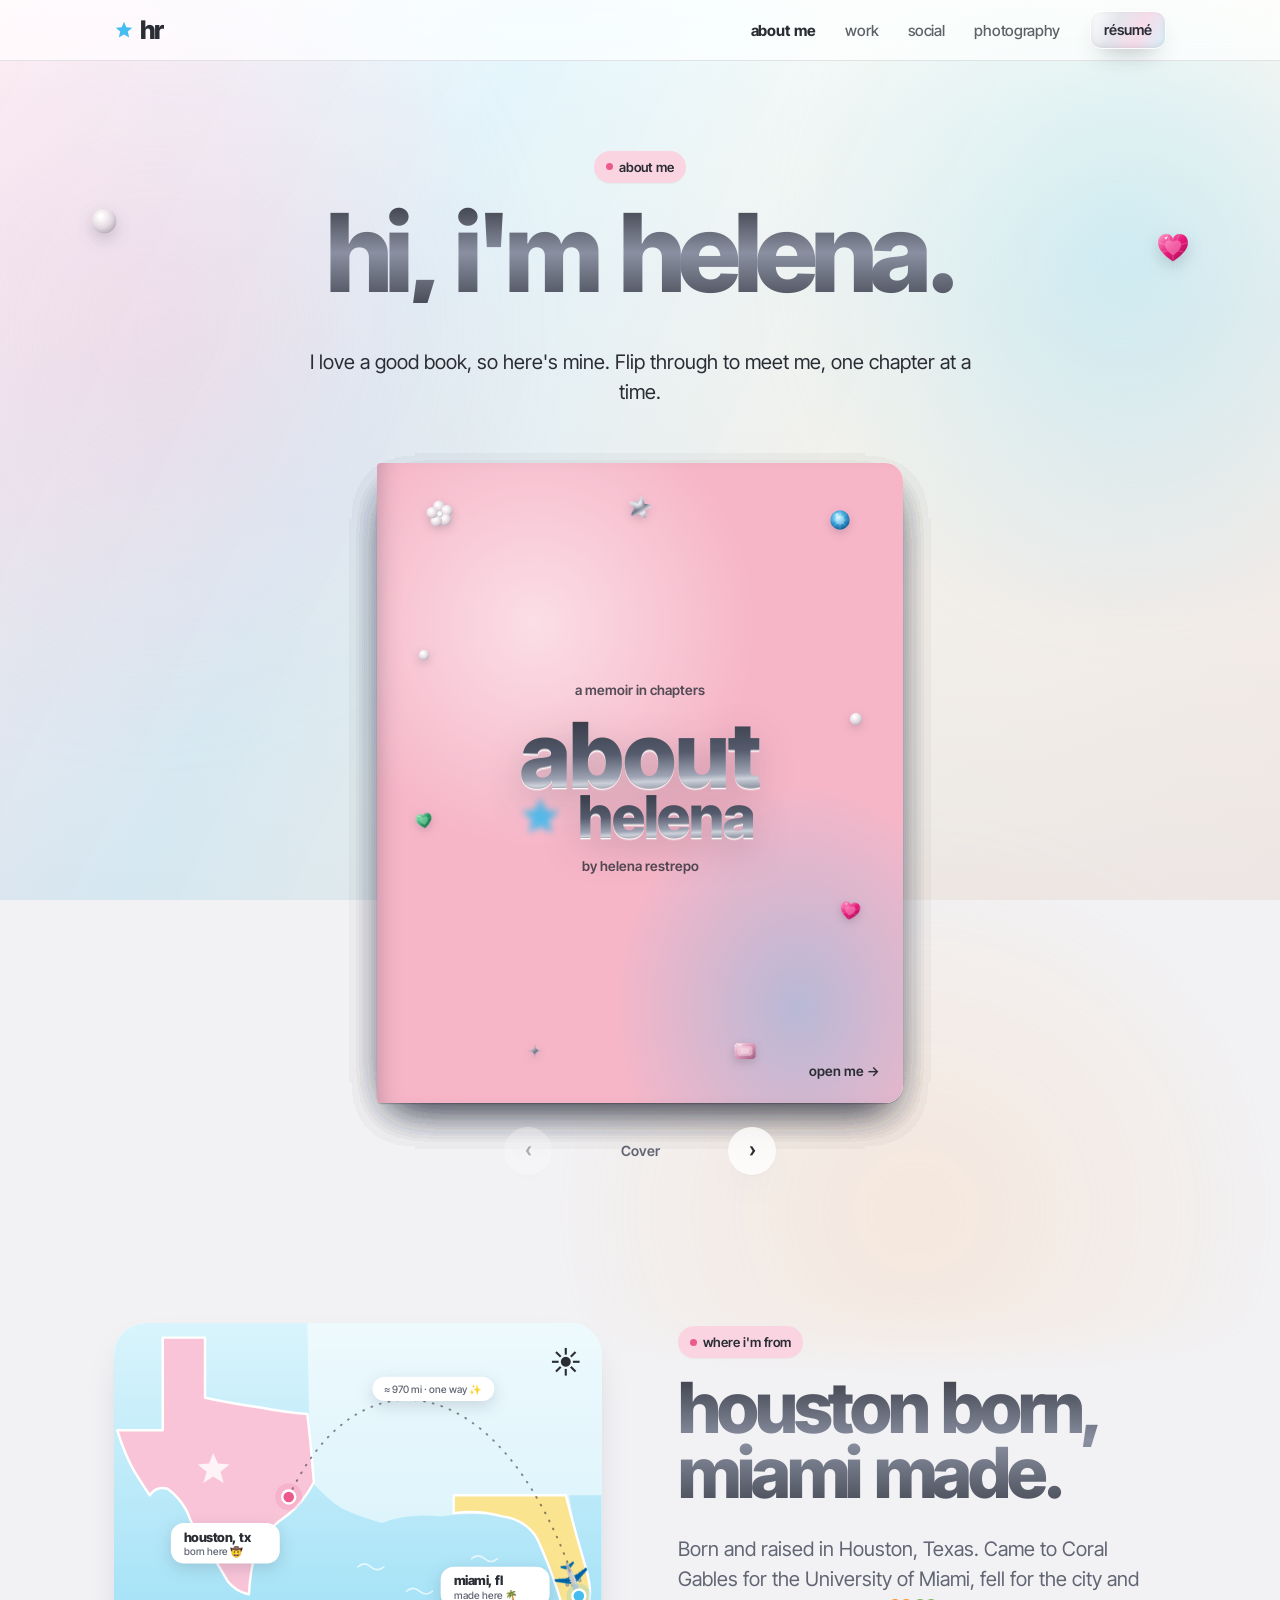
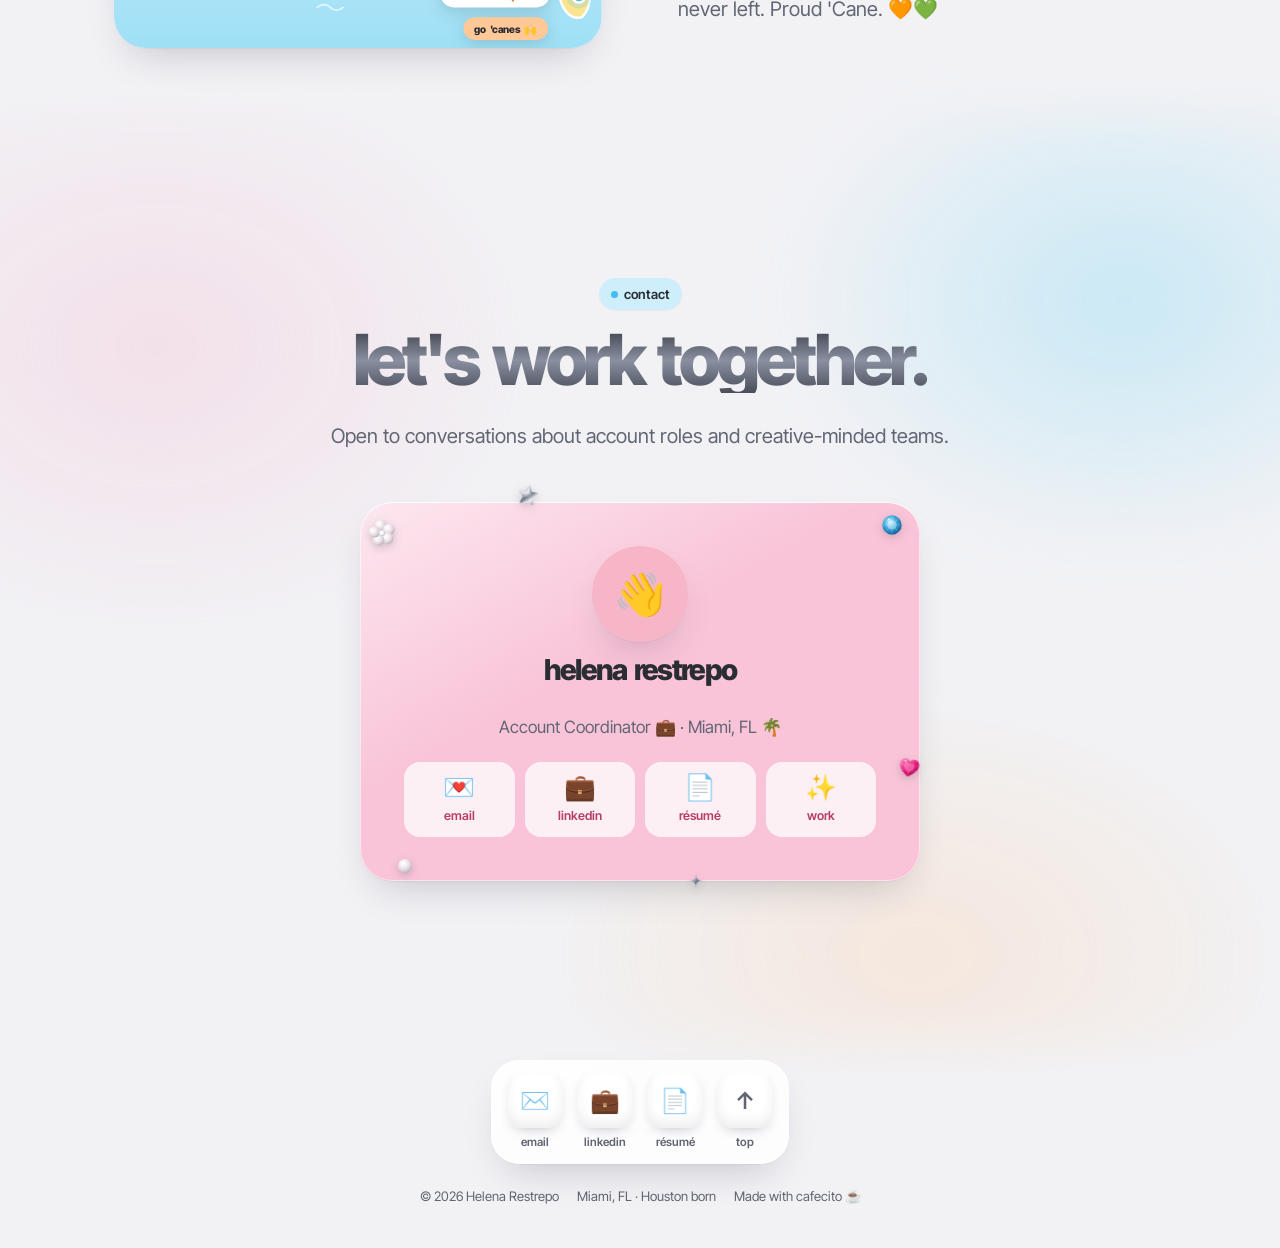
==== about.html @ 340fb867 "Résumé: drop the duplicate 'education' label above the heading Co-Authored-By: Claude Opus 5.5 <nore" ====
<!DOCTYPE html>
<html lang="en">
<head>
  <meta charset="UTF-8">
  <meta name="viewport" content="width=device-width, initial-scale=1">
  <title>About Me · Helena Restrepo</title>
  <meta name="description" content="About Helena Restrepo: Account Coordinator at GlueIQ, University of Miami alum, Houston born and Miami based.">
  <meta name="theme-color" content="#F2F2F5">
  <meta property="og:title" content="About Me · Helena Restrepo">
  <meta property="og:description" content="About Helena Restrepo: Account Coordinator at GlueIQ, University of Miami alum, Houston born and Miami based.">
  <meta property="og:image" content="images/og-image.jpg">
  <meta property="og:type" content="website">
  <link rel="icon" href="data:image/svg+xml,%3Csvg xmlns='http://www.w3.org/2000/svg' viewBox='0 0 64 64'%3E%3Crect width='64' height='64' rx='15' fill='%23F6B6C8'/%3E%3Ctext x='31' y='43' font-family='Helvetica Neue,Arial' font-weight='800' font-size='30' letter-spacing='-3' text-anchor='middle' fill='%232B2D35'%3Ehr%3C/text%3E%3C/svg%3E">
  <link rel="preconnect" href="https://fonts.googleapis.com">
  <link rel="preconnect" href="https://fonts.gstatic.com" crossorigin>
  <link href="https://fonts.googleapis.com/css2?family=Inter+Tight:wght@400;500;600;700;800&display=swap" rel="stylesheet">
  <link rel="stylesheet" href="css/styles.css?v=25">
  <script>document.documentElement.classList.add('js');</script>
  <script src="js/main.js?v=25" defer></script>
</head>
<body>
  <a class="skip-link" href="#main">Skip to content</a>

  <header class="site-header">
    <nav class="nav" aria-label="Main">
      <a href="index.html" class="logo" aria-label="Helena Restrepo, home"><svg class="star" viewBox="0 0 24 24" aria-hidden="true"><path d="M12 2l2.9 6.6 7.1.6-5.4 4.7 1.6 7L12 17.3 5.8 20.9l1.6-7L2 9.2l7.1-.6z"/></svg><span aria-hidden="true">hr</span></a>
      <button class="nav-toggle btn btn-glass btn-sm" aria-expanded="false" aria-controls="nav-links">menu</button>
      <ul class="nav-links" id="nav-links">
        <li><a href="about.html" aria-current="page">about me</a></li>
        <li><a href="work.html">work</a></li>
        <li><a href="social.html">social</a></li>
        <li><a href="photography.html">photography</a></li>
        <li><a href="resume.html" class="btn btn-ink btn-sm">résumé</a></li>
      </ul>
    </nav>
  </header>

  <main id="main">
    <section class="hero aura" style="text-align:center">
      <span class="deco" style="width:28px;left:7%;top:12%"><svg viewBox="0 0 100 100" aria-hidden="true"><defs><radialGradient id="pearl" cx=".38" cy=".32" r=".75"><stop offset="0" stop-color="#FFFFFF"/><stop offset=".25" stop-color="#F8F2F4"/><stop offset=".6" stop-color="#E3DAE1"/><stop offset=".9" stop-color="#BFB4C0"/><stop offset="1" stop-color="#A59AA8"/></radialGradient></defs><circle cx="50" cy="50" r="44" fill="url(#pearl)"/><ellipse cx="37" cy="32" rx="12" ry="8" fill="#fff" opacity=".85" transform="rotate(-25 37 32)"/></svg></span>
      <span class="deco" style="width:34px;right:7%;top:14%"><svg viewBox="0 0 100 100" aria-hidden="true"><defs><linearGradient id="heart" x1="0" y1="0" x2="1" y2="1"><stop offset="0" stop-color="#FF9CCB"/><stop offset=".5" stop-color="#E8197A"/><stop offset="1" stop-color="#9C0B4E"/></linearGradient></defs><path d="M50 90 C22 70 6 54 6 34 C6 19 17 9 31 9 C41 9 47 15 50 23 C53 15 59 9 69 9 C83 9 94 19 94 34 C94 54 78 70 50 90 Z" fill="url(#heart)"/><path d="M50 72 C34 60 26 51 26 40 C26 32 32 27 39 27 C44 27 48 30 50 35 C52 30 56 27 61 27 C68 27 74 32 74 40 C74 51 66 60 50 72 Z" fill="#FFB3D6" opacity=".45"/><path d="M50 23 L50 35 M31 9 L39 27 M69 9 L61 27 M6 34 L26 40 M94 34 L74 40 M50 90 L50 72 M18 62 L34 58 M82 62 L66 58" stroke="#fff" stroke-width="1.2" opacity=".55"/><path d="M24 20 L34 16 L30 26 Z" fill="#fff" opacity=".9"/></svg></span>
      <div class="container">
        <span class="label-chip reveal">about me</span>
        <h1 class="h-xl reveal" style="margin-top:20px">hi, i'm helena.</h1>
        <p class="lead center reveal" style="color:var(--ink)">I love a good book, so here's mine. Flip through to meet me, one chapter at a time.</p>
        <div class="book reveal" id="book" role="region" aria-roledescription="book" aria-label="About me book" tabindex="0">
      <div class="book-pages">
    <article class="page page-cover" data-title="Cover">
      <span class="cover-small">a memoir in chapters</span>
      <span class="lockup"><svg class="star" viewBox="0 0 24 24" aria-hidden="true"><path d="M12 2l2.9 6.6 7.1.6-5.4 4.7 1.6 7L12 17.3 5.8 20.9l1.6-7L2 9.2l7.1-.6z"/></svg><span class="l1">about</span><span class="l2">helena</span></span>
      <span class="cover-small">by helena restrepo</span>
      <div class="gem-frame cover-gems" aria-hidden="true"><span class="gem" style="left:12%;top:8%;--w:30px;--r:-8deg;--d:-0.00s"><svg viewBox="0 0 100 100" aria-hidden="true"><defs><radialGradient id="pf" cx=".38" cy=".32" r=".75"><stop offset="0" stop-color="#FFFFFF"/><stop offset=".3" stop-color="#F8F2F4"/><stop offset=".7" stop-color="#DDD3DA"/><stop offset="1" stop-color="#A9A0AC"/></radialGradient><radialGradient id="pfc" cx=".4" cy=".35" r=".7"><stop offset="0" stop-color="#FFFFFF"/><stop offset=".6" stop-color="#E9EBF0"/><stop offset="1" stop-color="#A9AEBB"/></radialGradient></defs><circle cx="50.0" cy="24.0" r="19" fill="url(#pf)"/><circle cx="74.7" cy="42.0" r="19" fill="url(#pf)"/><circle cx="65.3" cy="71.0" r="19" fill="url(#pf)"/><circle cx="34.7" cy="71.0" r="19" fill="url(#pf)"/><circle cx="25.3" cy="42.0" r="19" fill="url(#pf)"/><circle cx="50" cy="50" r="10" fill="url(#pfc)"/><path d="M50 43L52 48L57 50L52 52L50 57L48 52L43 50L48 48Z" fill="#fff"/></svg></span><span class="gem" style="left:50%;top:7%;--w:24px;--r:10deg;--d:-0.83s"><svg viewBox="0 0 100 100" aria-hidden="true"><defs><linearGradient id="silver" x1="0" y1="0" x2="1" y2="1"><stop offset="0" stop-color="#FFFFFF"/><stop offset=".3" stop-color="#C7CBD4"/><stop offset=".55" stop-color="#6E7385"/><stop offset=".75" stop-color="#EEF0F4"/><stop offset="1" stop-color="#8E93A3"/></linearGradient><radialGradient id="shine" cx=".38" cy=".3" r=".42"><stop offset="0" stop-color="#fff" stop-opacity=".95"/><stop offset="1" stop-color="#fff" stop-opacity="0"/></radialGradient></defs><path d="M50 12 L60 38 L89 39 L66 57 L75 86 L50 69 L25 86 L34 57 L11 39 L40 38 Z" fill="url(#silver)" stroke="url(#silver)" stroke-width="12" stroke-linejoin="round"/><path d="M50 12 L60 38 L89 39 L66 57 L75 86 L50 69 L25 86 L34 57 L11 39 L40 38 Z" fill="url(#shine)"/></svg></span><span class="gem" style="left:88%;top:9%;--w:22px;--r:0deg;--d:-1.66s"><svg viewBox="0 0 100 100" aria-hidden="true"><defs><radialGradient id="rsAqua" cx=".4" cy=".35" r=".7"><stop offset="0" stop-color="#D4F5FF"/><stop offset=".45" stop-color="#43AEE3"/><stop offset="1" stop-color="#0B568F"/></radialGradient></defs><circle cx="50" cy="50" r="44" fill="url(#rsAqua)"/><polygon points="50,28 66,34 72,50 66,66 50,72 34,66 28,50 34,34" fill="#fff" opacity=".35"/><path d="M50 28V6M66 34L81 19M72 50H94M66 66L81 81M50 72V94M34 66L19 81M28 50H6M34 34L19 19" stroke="#fff" stroke-width="1.4" opacity=".55"/><path d="M30 24L42 19L37 31Z" fill="#fff" opacity=".9"/></svg></span><span class="gem" style="left:91%;top:40%;--w:14px;--r:0deg;--d:-2.49s"><svg viewBox="0 0 100 100" aria-hidden="true"><defs><radialGradient id="pearl" cx=".38" cy=".32" r=".75"><stop offset="0" stop-color="#FFFFFF"/><stop offset=".25" stop-color="#F8F2F4"/><stop offset=".6" stop-color="#E3DAE1"/><stop offset=".9" stop-color="#BFB4C0"/><stop offset="1" stop-color="#A59AA8"/></radialGradient></defs><circle cx="50" cy="50" r="44" fill="url(#pearl)"/><ellipse cx="37" cy="32" rx="12" ry="8" fill="#fff" opacity=".85" transform="rotate(-25 37 32)"/></svg></span><span class="gem" style="left:90%;top:70%;--w:22px;--r:8deg;--d:-3.32s"><svg viewBox="0 0 100 100" aria-hidden="true"><defs><linearGradient id="heart" x1="0" y1="0" x2="1" y2="1"><stop offset="0" stop-color="#FF9CCB"/><stop offset=".5" stop-color="#E8197A"/><stop offset="1" stop-color="#9C0B4E"/></linearGradient></defs><path d="M50 90 C22 70 6 54 6 34 C6 19 17 9 31 9 C41 9 47 15 50 23 C53 15 59 9 69 9 C83 9 94 19 94 34 C94 54 78 70 50 90 Z" fill="url(#heart)"/><path d="M50 72 C34 60 26 51 26 40 C26 32 32 27 39 27 C44 27 48 30 50 35 C52 30 56 27 61 27 C68 27 74 32 74 40 C74 51 66 60 50 72 Z" fill="#FFB3D6" opacity=".45"/><path d="M50 23 L50 35 M31 9 L39 27 M69 9 L61 27 M6 34 L26 40 M94 34 L74 40 M50 90 L50 72 M18 62 L34 58 M82 62 L66 58" stroke="#fff" stroke-width="1.2" opacity=".55"/><path d="M24 20 L34 16 L30 26 Z" fill="#fff" opacity=".9"/></svg></span><span class="gem tw" style="left:30%;top:92%;--w:14px;--r:0deg;--d:-4.15s"><svg viewBox="0 0 100 100" aria-hidden="true"><defs><linearGradient id="silver2" x1="0" y1="0" x2="1" y2="1"><stop offset="0" stop-color="#FFFFFF"/><stop offset=".3" stop-color="#C7CBD4"/><stop offset=".55" stop-color="#6E7385"/><stop offset=".75" stop-color="#EEF0F4"/><stop offset="1" stop-color="#8E93A3"/></linearGradient></defs><path d="M50 4 C54 36 64 46 96 50 C64 54 54 64 50 96 C46 64 36 54 4 50 C36 46 46 36 50 4 Z" fill="url(#silver2)" stroke="#7E8394" stroke-width="1"/></svg></span><span class="gem" style="left:70%;top:92%;--w:22px;--r:0deg;--d:-4.98s"><svg viewBox="0 0 100 76" aria-hidden="true"><defs><linearGradient id="emPink" x1="0" y1="0" x2="1" y2="1"><stop offset="0" stop-color="#FBE0EC"/><stop offset=".5" stop-color="#D995B7"/><stop offset="1" stop-color="#9C5679"/></linearGradient></defs><polygon points="12,2 88,2 98,12 98,64 88,74 12,74 2,64 2,12" fill="url(#emPink)"/><polygon points="24,16 76,16 84,24 84,52 76,60 24,60 16,52 16,24" fill="#FBE0EC" opacity=".5"/><rect x="30" y="26" width="40" height="24" fill="#fff" opacity=".28"/><path d="M12 2L24 16M88 2L76 16M98 64L84 52M2 64L16 52M2 12L16 24M98 12L84 24M12 74L24 60M88 74L76 60" stroke="#fff" stroke-width="1.2" opacity=".5"/><path d="M18 8H40L34 13H20Z" fill="#fff" opacity=".85"/></svg></span><span class="gem" style="left:9%;top:56%;--w:18px;--r:-10deg;--d:-5.81s"><svg viewBox="0 0 100 100" aria-hidden="true"><defs><linearGradient id="hGreen" x1="0" y1="0" x2="1" y2="1"><stop offset="0" stop-color="#B4F0CE"/><stop offset=".5" stop-color="#1E9A5E"/><stop offset="1" stop-color="#0E5A36"/></linearGradient></defs><path d="M50 90C22 70 6 54 6 34C6 19 17 9 31 9C41 9 47 15 50 23C53 15 59 9 69 9C83 9 94 19 94 34C94 54 78 70 50 90Z" fill="url(#hGreen)"/><path d="M50 72C34 60 26 51 26 40C26 32 32 27 39 27C44 27 48 30 50 35C52 30 56 27 61 27C68 27 74 32 74 40C74 51 66 60 50 72Z" fill="#B4F0CE" opacity=".45"/><path d="M50 23V35M31 9L39 27M69 9L61 27M6 34L26 40M94 34L74 40M50 90V72M18 62L34 58M82 62L66 58" stroke="#fff" stroke-width="1.2" opacity=".55"/><path d="M24 20L34 16L30 26Z" fill="#fff" opacity=".9"/></svg></span><span class="gem" style="left:9%;top:30%;--w:12px;--r:0deg;--d:-0.64s"><svg viewBox="0 0 100 100" aria-hidden="true"><defs><radialGradient id="pearl" cx=".38" cy=".32" r=".75"><stop offset="0" stop-color="#FFFFFF"/><stop offset=".25" stop-color="#F8F2F4"/><stop offset=".6" stop-color="#E3DAE1"/><stop offset=".9" stop-color="#BFB4C0"/><stop offset="1" stop-color="#A59AA8"/></radialGradient></defs><circle cx="50" cy="50" r="44" fill="url(#pearl)"/><ellipse cx="37" cy="32" rx="12" ry="8" fill="#fff" opacity=".85" transform="rotate(-25 37 32)"/></svg></span></div>
      <span class="cover-hint">open me →</span>
    </article>
    <article class="page" data-title="Contents">
      <span class="page-tag">contents</span>
      <h2 class="page-h">what's inside</h2>
      <ol class="toc">
        <li><button data-goto="2">hi, i'm helena<span>1</span></button></li>
        <li><button data-goto="3">the 9 to 5<span>2</span></button></li>
        <li><button data-goto="4">film &amp; tv<span>3</span></button></li>
        <li><button data-goto="5">books<span>4</span></button></li>
        <li><button data-goto="6">travel<span>5</span></button></li>
        <li><button data-goto="7">food<span>6</span></button></li>
        <li><button data-goto="8">music<span>7</span></button></li>
        <li><button data-goto="9">the dogs<span>8</span></button></li>
        <li><button data-goto="10">houston → miami<span>9</span></button></li>
        <li><button data-goto="11">the end (for now)<span>10</span></button></li>
      </ol>
      <span class="page-num">i</span>
    </article>
    <article class="page" data-title="Chapter 1: Hi, I'm Helena">
      <span class="page-tag">chapter 01</span>
      <h2 class="page-h">hi, i'm helena</h2>
      <figure class="ph page-img r-3x2" style="--ph:var(--blush-soft)" data-label="helena-about.jpg · 1000×1250"><img src="images/helena-about.jpg" alt="Helena Restrepo" loading="lazy" onerror="this.classList.add('missing')"></figure>
      <p>I'm an Account Coordinator at GlueIQ in Miami and the day-to-day point of contact for six accounts. I speak fluent client <em>and</em> fluent creative, and I translate between the two so good ideas make it out the door.</p>
      <span class="page-num">1</span>
    </article>
    <article class="page" data-title="Chapter 2: The 9 to 5">
      <span class="page-tag">chapter 02</span>
      <h2 class="page-h">the 9 to 5</h2>
      <span class="page-tag">skills</span>
      <ul class="chips page-chips" style="--c:var(--blush-soft)"><li>Project Management</li><li>Campaign Planning</li><li>Timelines &amp; Budget Pacing</li><li>Creative Briefing</li><li>Quality Control</li><li>Client Communication</li><li>Cross-Team Coordination</li></ul>
      <span class="page-tag">tech skills</span>
      <ul class="chips page-chips" style="--c:var(--blue-soft)"><li>Productive</li><li>Microsoft Office</li><li>Google Workspace</li><li>Sprout Social</li><li>Meta Ads Manager</li><li>Google Ads</li><li>Figma</li><li>Canva</li><li>Adobe Creative Cloud</li><li>Shopify</li><li>Airtable</li></ul>
      <span class="page-tag">ai workflows</span>
      <ul class="chips page-chips" style="--c:var(--yellow-soft)"><li>Claude</li><li>ChatGPT</li><li>Grok</li></ul>
      <span class="page-num">2</span>
    </article>
    <article class="page" data-title="Chapter 3: Film and TV">
      <span class="page-tag">chapter 03</span>
      <h2 class="page-h">film &amp; tv</h2>
      <p>I log and rate just about everything I watch on Letterboxd. My top four:</p>
      <div class="posters"><figure class="poster"><figure class="ph" style="--ph:var(--blue-soft)" data-label="film-interstellar.jpg · 400×600"><img src="images/film-interstellar.jpg" alt="Interstellar poster" loading="lazy" onerror="this.classList.add('missing')"></figure><figcaption>Interstellar</figcaption></figure><figure class="poster"><figure class="ph" style="--ph:var(--yellow-soft)" data-label="film-arrival.jpg · 400×600"><img src="images/film-arrival.jpg" alt="Arrival poster" loading="lazy" onerror="this.classList.add('missing')"></figure><figcaption>Arrival</figcaption></figure><figure class="poster"><figure class="ph" style="--ph:var(--orange-soft)" data-label="film-dune.jpg · 400×600"><img src="images/film-dune.jpg" alt="Dune poster" loading="lazy" onerror="this.classList.add('missing')"></figure><figcaption>Dune</figcaption></figure><figure class="poster"><figure class="ph" style="--ph:var(--blush-soft)" data-label="film-little-miss-sunshine.jpg · 400×600"><img src="images/film-little-miss-sunshine.jpg" alt="Little Miss Sunshine poster" loading="lazy" onerror="this.classList.add('missing')"></figure><figcaption>Little Miss Sunshine</figcaption></figure></div>
      <div class="ticket"><small>admit one · letterboxd</small><b>★★★★★</b></div>
      <span class="page-num">3</span>
    </article>
    <article class="page" data-title="Chapter 4: Books">
      <span class="page-tag">chapter 04</span>
      <h2 class="page-h">books</h2>
      <p>There's always a book in my bag. My all-time favorites:</p>
      <div class="posters"><figure class="poster"><figure class="ph" style="--ph:var(--blue-soft)" data-label="book-normal-people.jpg · 400×600"><img src="images/book-normal-people.jpg" alt="Cover of Normal People by Sally Rooney" loading="lazy" onerror="this.classList.add('missing')"></figure><figcaption>Normal People<span>Sally Rooney</span></figcaption></figure><figure class="poster"><figure class="ph" style="--ph:var(--blush-soft)" data-label="book-talking-at-night.jpg · 400×600"><img src="images/book-talking-at-night.jpg" alt="Cover of Talking at Night by Claire Daverley" loading="lazy" onerror="this.classList.add('missing')"></figure><figcaption>Talking at Night<span>Claire Daverley</span></figcaption></figure><figure class="poster"><figure class="ph" style="--ph:var(--yellow-soft)" data-label="book-song-of-achilles.jpg · 400×600"><img src="images/book-song-of-achilles.jpg" alt="Cover of The Song of Achilles by Madeline Miller" loading="lazy" onerror="this.classList.add('missing')"></figure><figcaption>The Song of Achilles<span>Madeline Miller</span></figcaption></figure><figure class="poster"><figure class="ph" style="--ph:var(--orange-soft)" data-label="book-project-hail-mary.jpg · 400×600"><img src="images/book-project-hail-mary.jpg" alt="Cover of Project Hail Mary by Andy Weir" loading="lazy" onerror="this.classList.add('missing')"></figure><figcaption>Project Hail Mary<span>Andy Weir</span></figcaption></figure></div>
      <span class="page-num">4</span>
    </article>
    <article class="page" data-title="Chapter 5: Travel">
      <span class="page-tag">chapter 05</span>
      <h2 class="page-h">travel</h2>
      <p>Some of my favorite stamps so far. Every trip comes home as a camera roll full of inspiration.</p>
      <div class="stamps stamps-4">
        <span class="stamp" style="--c:var(--blue-soft)"><b>⚓︎</b>copenhagen<small>denmark</small></span>
        <span class="stamp" style="--c:var(--yellow-soft)"><b>✿</b>medellín<small>colombia</small></span>
        <span class="stamp" style="--c:var(--blush-soft)"><b>☂︎</b>london<small>england</small></span>
        <span class="stamp" style="--c:var(--orange-soft)"><b>☾</b>marrakech<small>morocco</small></span>
      </div>
      <span class="page-num">5</span>
    </article>
    <article class="page" data-title="Chapter 6: Food">
      <span class="page-tag">chapter 06</span>
      <h2 class="page-h">food</h2>
      <p>A certified foodie. My Beli rankings are carefully considered and open for debate.</p>
      <div class="page-split">
        <div class="receipt">BELI · TOP SPOTS<hr>01 restaurant ...... 10.0<br>02 restaurant ....... 9.8<br>03 restaurant ....... 9.6<hr>RANKED BY HELENA ✦</div>
        <figure class="ph r-1x1" style="--ph:var(--yellow-soft)" data-label="food.jpg · 800×800"><img src="images/food.jpg" alt="A favorite meal in Miami" loading="lazy" onerror="this.classList.add('missing')"></figure>
      </div>
      <span class="page-num">6</span>
    </article>
    <article class="page" data-title="Chapter 7: Music">
      <span class="page-tag">chapter 07</span>
      <h2 class="page-h">music</h2>
      <p>Music is always on. There's a soundtrack behind every brief I write.</p>
      <div class="page-split" style="align-items:center">
        <div class="vinyl" role="img" aria-label="A spinning record"></div>
        <div><span class="page-tag">favorite artists</span><ol class="fav-list"><li>Tame Impala</li><li>Lorde</li><li>Beach House</li><li>One Direction <span class="muted">(an ode to my childhood)</span></li></ol></div>
      </div>
      <span class="page-num">7</span>
    </article>
    <article class="page" data-title="Chapter 8: The Dogs">
      <span class="page-tag">chapter 08</span>
      <h2 class="page-h">the dogs</h2>
      <p>Dog mom of <b>seven</b>. Yes, seven. Coordinating six accounts feels easy after coordinating seven breakfasts.</p>
      <div class="photo-strip"><figure class="ph r-1x1" style="--ph:var(--yellow-soft)" data-label="dogs-1.jpg · 600×600"><img src="images/dogs-1.jpg" alt="One of Helena's dogs (1)" loading="lazy" onerror="this.classList.add('missing')"></figure><figure class="ph r-1x1" style="--ph:var(--blue-soft)" data-label="dogs-2.jpg · 600×600"><img src="images/dogs-2.jpg" alt="One of Helena's dogs (2)" loading="lazy" onerror="this.classList.add('missing')"></figure><figure class="ph r-1x1" style="--ph:var(--blush-soft)" data-label="dogs-3.jpg · 600×600"><img src="images/dogs-3.jpg" alt="One of Helena's dogs (3)" loading="lazy" onerror="this.classList.add('missing')"></figure></div>
      <span class="page-num">8</span>
    </article>
    <article class="page" data-title="Chapter 9: Houston to Miami">
      <span class="page-tag">chapter 09</span>
      <h2 class="page-h">houston → miami</h2>
      <p>Born and raised in Houston, Texas. Came to Coral Gables for the University of Miami and never left. Proud 'Cane. 🧡💚</p>
      <div class="stamps">
        <span class="stamp" style="--c:var(--yellow-soft)"><b>★</b>houston, tx</span>
        <span class="stamp" style="--c:var(--blush-soft)"><b>☀︎</b>miami, fl</span>
        <span class="stamp" style="--c:var(--orange-soft)"><b>U</b>go 'canes</span>
      </div>
      <span class="page-num">9</span>
    </article>
    <article class="page" data-title="The End (for now)">
      <span class="page-tag">epilogue</span>
      <h2 class="page-h">the end<br>(for now)</h2>
      <p>The next chapter could be with your team. I'd love to chat.</p>
      <div class="btn-row">
        <a class="btn btn-pink btn-sm" href="mailto:helena.restrepo03@gmail.com">Email me</a>
        <a class="btn btn-glass btn-sm" href="resume.html">Résumé</a>
        <a class="btn btn-glass btn-sm" href="https://www.linkedin.com/in/helenarestrepo" target="_blank" rel="noopener">LinkedIn</a>
      </div>
      <span class="page-num">10</span>
    </article>
    <article class="page page-cover page-back" data-title="Back cover">
      <span class="logo" style="font-size:2rem"><svg class="star" viewBox="0 0 24 24" aria-hidden="true"><path d="M12 2l2.9 6.6 7.1.6-5.4 4.7 1.6 7L12 17.3 5.8 20.9l1.6-7L2 9.2l7.1-.6z"/></svg>hr</span>
      <span class="cover-small">thanks for reading ✦</span>
    </article>
      </div>
      <div class="book-controls">
        <button class="round-btn" data-book="prev" aria-label="Previous page">‹</button>
        <span class="book-status" aria-live="polite">Cover</span>
        <button class="round-btn" data-book="next" aria-label="Next page">›</button>
      </div>
    </div>
      </div>
    </section>

    <section class="section" style="padding-top:clamp(24px,4vw,48px)">
      <div class="container split">
        <div class="map-card glass reveal"><svg class="map" viewBox="0 0 600 400" role="img" aria-label="Map: a flight from Houston, Texas, where Helena was born, to Miami, Florida, where she lives now">
      <defs>
        <linearGradient id="sea" x1="0" y1="0" x2="0" y2="1"><stop offset="0" stop-color="#D9F4FC"/><stop offset="1" stop-color="#9FE0F6"/></linearGradient>
      </defs>
      <rect width="600" height="400" fill="url(#sea)"/>
      <!-- the rest of the Gulf Coast, faint -->
      <path d="M238 0 H600 V212 L560 212 Q566 252 582 306 Q592 346 576 362 Q560 366 551 346 Q538 302 520 264 Q506 242 478 238 Q440 232 402 238 Q362 234 330 246 Q300 238 280 228 Q262 216 246 198 L240 112 Z" fill="#fff" opacity=".55"/>
      <!-- Texas -->
      <path class="state" d="M60 18 H112 V92 Q150 100 180 104 Q210 110 238 112 L242 150 L246 196 Q232 222 214 236 Q190 252 178 272 Q168 296 166 334 Q150 330 140 318 Q124 290 110 270 Q96 250 90 232 Q80 214 66 204 Q52 200 44 212 Q36 200 26 184 Q14 164 4 132 L60 132 Z" fill="#F9C4D8" stroke="#fff" stroke-width="3" stroke-linejoin="round"/>
      <path d="M122 160 l6 13 14 1 -11 9 4 14 -13 -8 -12 8 4 -14 -11 -9 14 -1 z" fill="#fff" opacity=".8"/>
      <!-- Florida -->
      <path class="state" d="M418 212 H556 Q566 252 582 306 Q592 346 576 362 Q560 366 551 346 Q538 302 520 264 Q506 242 478 238 Q448 230 418 234 Z" fill="#FBE48F" stroke="#fff" stroke-width="3" stroke-linejoin="round"/>
      <!-- little waves -->
      <g fill="none" stroke="#fff" stroke-width="2" stroke-linecap="round" opacity=".7">
        <path d="M300 300 q8 -7 16 0 t16 0"/><path d="M360 330 q8 -7 16 0 t16 0"/><path d="M250 350 q8 -7 16 0 t16 0"/><path d="M440 290 q8 -7 16 0 t16 0"/>
      </g>
      <text x="556" y="62" font-size="38" text-anchor="middle">☀️</text>
      <!-- flight path + plane -->
      <path id="flight" class="route" d="M215 214 C 300 30, 480 50, 572 334" fill="none" stroke="#2B2D35" stroke-width="2.4" stroke-linecap="round" stroke-dasharray="1 10" opacity=".55"/>
      <g class="plane">
        <animateMotion dur="7s" repeatCount="indefinite" rotate="auto" calcMode="spline" keyTimes="0;1" keySplines=".45 0 .35 1"><mpath href="#flight"/></animateMotion>
        <animate attributeName="opacity" values="0;1;1;0" keyTimes="0;.08;.88;1" dur="7s" repeatCount="indefinite"/>
        <text font-size="30" text-anchor="middle" dominant-baseline="central" transform="rotate(45)">✈️</text>
      </g>
      <!-- pins -->
      <g transform="translate(215 214)">
        <circle r="10" fill="#EC5A8C" opacity=".25"><animate attributeName="r" values="10;22;10" dur="2.4s" repeatCount="indefinite"/><animate attributeName="opacity" values=".35;0;.35" dur="2.4s" repeatCount="indefinite"/></circle>
        <circle r="8" fill="#EC5A8C" stroke="#fff" stroke-width="3"/>
      </g>
      <g transform="translate(572 336)">
        <circle r="10" fill="#45BDF0" opacity=".25"><animate attributeName="r" values="10;22;10" dur="2.4s" begin="1.2s" repeatCount="indefinite"/><animate attributeName="opacity" values=".35;0;.35" dur="2.4s" begin="1.2s" repeatCount="indefinite"/></circle>
        <circle r="8" fill="#45BDF0" stroke="#fff" stroke-width="3"/>
      </g>
      <!-- labels -->
      <g class="tag" transform="translate(70 246)"><rect width="134" height="50" rx="16" fill="#fff"/><text x="16" y="23" class="t-strong" font-size="16">houston, tx</text><text x="16" y="40" class="t-soft" font-size="12.5">born here 🤠</text></g>
      <g class="tag" transform="translate(402 300)"><rect width="134" height="50" rx="16" fill="#fff"/><text x="16" y="23" class="t-strong" font-size="16">miami, fl</text><text x="16" y="40" class="t-soft" font-size="12.5">made here 🌴</text></g>
      <g class="tag" transform="translate(318 66)"><rect width="150" height="30" rx="15" fill="#fff"/><text x="75" y="20" text-anchor="middle" class="t-soft" font-size="12.5">≈ 970 mi · one way ✨</text></g>
      <g class="tag" transform="translate(430 362)"><rect width="104" height="28" rx="14" fill="#FFC896"/><text x="52" y="19" text-anchor="middle" class="t-strong" font-size="12.5">go 'canes 🙌</text></g>
    </svg></div>
        <div class="reveal">
          <span class="label-chip" style="--c:var(--pink)">where i'm from</span>
          <h2 class="h-lg" style="margin-top:18px">houston born,<br>miami made.</h2>
          <p class="lead">Born and raised in Houston, Texas. Came to Coral Gables for the University of Miami, fell for the city and never left. Proud 'Cane. 🧡💚</p>
        </div>
      </div>
    </section>


    <section class="section aura" id="contact">
      <div class="container">
        <div class="section-head center reveal">
          <span class="label-chip" style="--c:var(--blue)">contact</span>
          <h2 class="h-lg">let's work together.</h2>
          <p class="lead">Open to conversations about account roles and creative-minded teams.</p>
        </div>
        <div class="contact-card glass reveal"><div class="gem-frame contact-gems" aria-hidden="true"><span class="gem" style="left:4%;top:8%;--w:30px;--r:-10deg;--d:-0.00s"><svg viewBox="0 0 100 100" aria-hidden="true"><defs><radialGradient id="pf" cx=".38" cy=".32" r=".75"><stop offset="0" stop-color="#FFFFFF"/><stop offset=".3" stop-color="#F8F2F4"/><stop offset=".7" stop-color="#DDD3DA"/><stop offset="1" stop-color="#A9A0AC"/></radialGradient><radialGradient id="pfc" cx=".4" cy=".35" r=".7"><stop offset="0" stop-color="#FFFFFF"/><stop offset=".6" stop-color="#E9EBF0"/><stop offset="1" stop-color="#A9AEBB"/></radialGradient></defs><circle cx="50.0" cy="24.0" r="19" fill="url(#pf)"/><circle cx="74.7" cy="42.0" r="19" fill="url(#pf)"/><circle cx="65.3" cy="71.0" r="19" fill="url(#pf)"/><circle cx="34.7" cy="71.0" r="19" fill="url(#pf)"/><circle cx="25.3" cy="42.0" r="19" fill="url(#pf)"/><circle cx="50" cy="50" r="10" fill="url(#pfc)"/><path d="M50 43L52 48L57 50L52 52L50 57L48 52L43 50L48 48Z" fill="#fff"/></svg></span><span class="gem" style="left:30%;top:-2%;--w:22px;--r:10deg;--d:-0.83s"><svg viewBox="0 0 100 100" aria-hidden="true"><defs><linearGradient id="silver" x1="0" y1="0" x2="1" y2="1"><stop offset="0" stop-color="#FFFFFF"/><stop offset=".3" stop-color="#C7CBD4"/><stop offset=".55" stop-color="#6E7385"/><stop offset=".75" stop-color="#EEF0F4"/><stop offset="1" stop-color="#8E93A3"/></linearGradient><radialGradient id="shine" cx=".38" cy=".3" r=".42"><stop offset="0" stop-color="#fff" stop-opacity=".95"/><stop offset="1" stop-color="#fff" stop-opacity="0"/></radialGradient></defs><path d="M50 12 L60 38 L89 39 L66 57 L75 86 L50 69 L25 86 L34 57 L11 39 L40 38 Z" fill="url(#silver)" stroke="url(#silver)" stroke-width="12" stroke-linejoin="round"/><path d="M50 12 L60 38 L89 39 L66 57 L75 86 L50 69 L25 86 L34 57 L11 39 L40 38 Z" fill="url(#shine)"/></svg></span><span class="gem" style="left:95%;top:6%;--w:22px;--r:0deg;--d:-1.66s"><svg viewBox="0 0 100 100" aria-hidden="true"><defs><radialGradient id="rsAqua" cx=".4" cy=".35" r=".7"><stop offset="0" stop-color="#D4F5FF"/><stop offset=".45" stop-color="#43AEE3"/><stop offset="1" stop-color="#0B568F"/></radialGradient></defs><circle cx="50" cy="50" r="44" fill="url(#rsAqua)"/><polygon points="50,28 66,34 72,50 66,66 50,72 34,66 28,50 34,34" fill="#fff" opacity=".35"/><path d="M50 28V6M66 34L81 19M72 50H94M66 66L81 81M50 72V94M34 66L19 81M28 50H6M34 34L19 19" stroke="#fff" stroke-width="1.4" opacity=".55"/><path d="M30 24L42 19L37 31Z" fill="#fff" opacity=".9"/></svg></span><span class="gem" style="left:98%;top:70%;--w:22px;--r:10deg;--d:-2.49s"><svg viewBox="0 0 100 100" aria-hidden="true"><defs><linearGradient id="heart" x1="0" y1="0" x2="1" y2="1"><stop offset="0" stop-color="#FF9CCB"/><stop offset=".5" stop-color="#E8197A"/><stop offset="1" stop-color="#9C0B4E"/></linearGradient></defs><path d="M50 90 C22 70 6 54 6 34 C6 19 17 9 31 9 C41 9 47 15 50 23 C53 15 59 9 69 9 C83 9 94 19 94 34 C94 54 78 70 50 90 Z" fill="url(#heart)"/><path d="M50 72 C34 60 26 51 26 40 C26 32 32 27 39 27 C44 27 48 30 50 35 C52 30 56 27 61 27 C68 27 74 32 74 40 C74 51 66 60 50 72 Z" fill="#FFB3D6" opacity=".45"/><path d="M50 23 L50 35 M31 9 L39 27 M69 9 L61 27 M6 34 L26 40 M94 34 L74 40 M50 90 L50 72 M18 62 L34 58 M82 62 L66 58" stroke="#fff" stroke-width="1.2" opacity=".55"/><path d="M24 20 L34 16 L30 26 Z" fill="#fff" opacity=".9"/></svg></span><span class="gem" style="left:8%;top:96%;--w:16px;--r:0deg;--d:-3.32s"><svg viewBox="0 0 100 100" aria-hidden="true"><defs><radialGradient id="pearl" cx=".38" cy=".32" r=".75"><stop offset="0" stop-color="#FFFFFF"/><stop offset=".25" stop-color="#F8F2F4"/><stop offset=".6" stop-color="#E3DAE1"/><stop offset=".9" stop-color="#BFB4C0"/><stop offset="1" stop-color="#A59AA8"/></radialGradient></defs><circle cx="50" cy="50" r="44" fill="url(#pearl)"/><ellipse cx="37" cy="32" rx="12" ry="8" fill="#fff" opacity=".85" transform="rotate(-25 37 32)"/></svg></span><span class="gem tw" style="left:60%;top:100%;--w:14px;--r:0deg;--d:-4.15s"><svg viewBox="0 0 100 100" aria-hidden="true"><defs><linearGradient id="silver2" x1="0" y1="0" x2="1" y2="1"><stop offset="0" stop-color="#FFFFFF"/><stop offset=".3" stop-color="#C7CBD4"/><stop offset=".55" stop-color="#6E7385"/><stop offset=".75" stop-color="#EEF0F4"/><stop offset="1" stop-color="#8E93A3"/></linearGradient></defs><path d="M50 4 C54 36 64 46 96 50 C64 54 54 64 50 96 C46 64 36 54 4 50 C36 46 46 36 50 4 Z" fill="url(#silver2)" stroke="#7E8394" stroke-width="1"/></svg></span></div>
          <div class="avatar"><figure class="ph r-1x1" style="--ph:var(--blush)" data-label="helena-about.jpg · "><img src="images/helena-about.jpg" alt="Helena Restrepo" loading="lazy" onerror="this.classList.add('missing')"></figure></div>
          <p class="name">helena restrepo</p>
          <p class="role">Account Coordinator 💼 · Miami, FL 🌴</p>
          <div class="contact-actions">
            <a href="mailto:helena.restrepo03@gmail.com"><span class="emo" aria-hidden="true">💌</span>email</a>
            <a href="https://www.linkedin.com/in/helenarestrepo" target="_blank" rel="noopener"><span class="emo" aria-hidden="true">💼</span>linkedin<span class="visually-hidden"> (opens in a new tab)</span></a>
            <a href="resume.html"><span class="emo" aria-hidden="true">📄</span>résumé</a>
            <a href="work.html"><span class="emo" aria-hidden="true">✨</span>work</a>
          </div>
        </div>
      </div>
    </section>
  </main>

  <footer class="site-footer">
    <nav class="dock glass" aria-label="Quick links">
      <a href="mailto:helena.restrepo03@gmail.com"><span class="app-icon" style="--c:var(--blush)" aria-hidden="true">✉️</span>email</a>
      <a href="https://www.linkedin.com/in/helenarestrepo" target="_blank" rel="noopener"><span class="app-icon" style="--c:var(--blue-soft)" aria-hidden="true">💼</span>linkedin</a>
      <a href="resume.html"><span class="app-icon" style="--c:var(--yellow)" aria-hidden="true">📄</span>résumé</a>
      <a href="#main"><span class="app-icon" style="--c:var(--orange-soft)" aria-hidden="true">↑</span>top</a>
    </nav>
    <p class="footer-meta"><span>© <span data-year>2026</span> Helena Restrepo</span><span>Miami, FL · Houston born</span><span>Made with cafecito ☕</span></p>
  </footer>
  <div class="cursor-orb" aria-hidden="true"></div>
</body>
</html>
---- css/styles.css ----
/* =========================================================
   Helena Restrepo · Portfolio
   "iOS core": warm greige paper, espresso ink, soft aura glows,
   frosted-glass cards, one typeface (Inter Tight), set heavy,
   lowercase and tight.
   ========================================================= */

:root {
  /* Palette */
  --paper: #F2F2F5;          /* silver-white base */
  --paper-light: #FFFFFF;
  --card: rgba(255, 255, 255, .78);
  --ink: #2B2D35;            /* graphite: readable body text */
  --ink-soft: #626674;
  --line: rgba(40, 44, 60, .12);
  /* chrome finish for the name + big headlines */
  --chrome: linear-gradient(180deg, #3E414C 0%, #8A90A1 50%, #4A4E5A 100%);
  --chrome-holo: linear-gradient(178deg, #353844 0%, #555B6C 30%, #9EA4B3 47%, #CDD1DA 51%, #7E8496 60%, #474B58 80%, #363945 100%);
  --blush: #F6B6C8;
  --pink: #EC5A8C;
  --pink-text: #B83E6A;      /* hot pink deepened for small text */
  --yellow: #F7D23E;
  --orange: #F7913D;
  --blue: #45BDF0;
  /* module colors: the color lives on cards and buttons */
  --blue-soft: #86DBF7;
  --orange-soft: #FFC896;
  --yellow-soft: #FBE48F;
  --blush-soft: #F9C4D8;
  --holo: linear-gradient(115deg, #FFFFFF 0%, #E4E6EC 16%, #F6DCE9 30%, #D8F1FA 46%, #F8F0DA 60%, #E4E6EC 76%, #FFFFFF 100%);

  --font: "Inter Tight", "Helvetica Neue", Helvetica, Arial, sans-serif;

  --max: 1140px;
  --gutter: clamp(16px, 4.5vw, 44px);
  --r-lg: 32px;
  --r-md: 22px;
  --r-sm: 14px;
  --shadow: 0 1px 1px rgba(40, 44, 60, .04), 0 18px 40px -18px rgba(40, 44, 60, .28);
  --shadow-lift: 0 1px 1px rgba(40, 44, 60, .05), 0 28px 50px -20px rgba(40, 44, 60, .38);
  --ease: cubic-bezier(.25, .1, .25, 1);
  --spring: cubic-bezier(.34, 1.4, .64, 1);

  /* Pixel-art arrow cursor (espresso) */
  --cursor: url("data:image/svg+xml,%3Csvg xmlns='http://www.w3.org/2000/svg' width='22' height='32' viewBox='-1 -1 14 21' shape-rendering='crispEdges'%3E%3Cdefs%3E%3ClinearGradient id='c' x1='0' y1='0' x2='1' y2='1'%3E%3Cstop offset='0' stop-color='%23FFFFFF'/%3E%3Cstop offset='.35' stop-color='%23B9BECB'/%3E%3Cstop offset='.55' stop-color='%23F3E3EE'/%3E%3Cstop offset='.7' stop-color='%23BDEBFA'/%3E%3Cstop offset='1' stop-color='%237A8092'/%3E%3C/linearGradient%3E%3C/defs%3E%3Cpath d='M0 0V16H1V15H2V14H3V13H4V15H5V17H6V19H8V18H9V16H8V14H7V12H11V11H10V10H9V9H8V8H7V7H6V6H5V5H4V4H3V3H2V2H1V1Z' fill='url(%23c)' stroke='%232B2D35' stroke-width='.9'/%3E%3C/svg%3E") 1 1, auto;
}

/* ---------- Base ---------- */
*, *::before, *::after { box-sizing: border-box; }
html { -webkit-text-size-adjust: 100%; overflow-x: clip; }
body {
  margin: 0; color: var(--ink); font-family: var(--font); font-size: 17px; line-height: 1.55;
  -webkit-font-smoothing: antialiased; overflow-x: clip; cursor: var(--cursor);
  background-color: var(--paper);
  background-image: linear-gradient(180deg, #FFFFFF 0%, #F4F4F7 40%, #E9EAEF 100%);
  background-attachment: fixed;
}
/* touch of holographic: a faint iridescent sheen over the silver */
body::before {
  content: ""; position: fixed; inset: 0; z-index: -1; pointer-events: none;
  background:
    linear-gradient(115deg, rgba(255, 196, 222, .22) 0%, rgba(134, 219, 247, .2) 32%, rgba(255, 240, 196, .18) 64%, rgba(255, 214, 180, .18) 100%);
}
img { max-width: 100%; display: block; }
a { color: inherit; }
p { margin: 0 0 1em; }
ul, ol { margin: 0; padding: 0; }
button { font: inherit; color: inherit; }
h1, h2, h3 { margin: 0 0 .4em; line-height: 1; }

/* Headlines: heavy, lowercase, tight */
.h-xl, .h-lg, .h-md, .h-sm { font-weight: 800; letter-spacing: -.06em; word-spacing: .08em; line-height: .92; text-transform: lowercase; }
.h-xl { font-size: clamp(3.2rem, 9vw, 6.8rem); }
.h-lg { font-size: clamp(2.4rem, 6vw, 4.4rem); }
.h-md { font-size: clamp(1.8rem, 3.6vw, 2.6rem); letter-spacing: -.05em; }
.h-sm { font-size: 1.4rem; letter-spacing: -.04em; line-height: 1.05; }
h3 { font-size: 1.2rem; font-weight: 700; letter-spacing: -.03em; line-height: 1.15; }

.label { display: inline-block; font-size: .85rem; font-weight: 500; letter-spacing: -.005em; color: var(--ink-soft); }
.label-chip {
  display: inline-flex; align-items: center; gap: 6px; font-size: .82rem; font-weight: 600;
  padding: 6px 12px; border-radius: 999px; background: color-mix(in srgb, var(--c, var(--pink)) 26%, #fff); box-shadow: var(--shadow);
  backdrop-filter: blur(12px); -webkit-backdrop-filter: blur(12px);
}
.label-chip::before { content: ""; width: 7px; height: 7px; border-radius: 50%; background: var(--c, var(--pink)); }
.lead { font-size: clamp(1.08rem, 1.7vw, 1.25rem); line-height: 1.5; color: var(--ink-soft); max-width: 34em; }
.muted { color: var(--ink-soft); }
.center { text-align: center; margin-inline: auto; }

:focus-visible { outline: 2px solid var(--pink); outline-offset: 3px; border-radius: 10px; }
.visually-hidden { position: absolute !important; width: 1px; height: 1px; padding: 0; margin: -1px; overflow: hidden; clip: rect(0 0 0 0); white-space: nowrap; border: 0; }
.skip-link { position: absolute; left: 12px; top: -60px; z-index: 1000; background: var(--ink); color: var(--paper-light); padding: 8px 14px; border-radius: 12px; }
.skip-link:focus { top: 10px; }

/* ---------- Layout ---------- */
.container { max-width: var(--max); margin: 0 auto; padding-inline: var(--gutter); }
.section { padding-block: clamp(64px, 9vw, 120px); }
.section-head { margin-bottom: clamp(28px, 4vw, 52px); }
.section-head.center { text-align: center; }
.section-head.center .lead { margin-inline: auto; }
.section-head .label-chip { margin-bottom: 18px; }

/* Soft aura glows (iOS wallpaper vibe) */
.aura { position: relative; isolation: isolate; }
.aura::before {
  content: ""; position: absolute; inset: -6% -4% auto; height: 112%; z-index: -1; pointer-events: none;
  background:
    radial-gradient(40% 45% at 15% 25%, rgba(247, 178, 204, .28), transparent 70%),
    radial-gradient(36% 40% at 85% 20%, rgba(134, 219, 247, .38), transparent 70%),
    radial-gradient(40% 40% at 70% 90%, rgba(255, 200, 150, .26), transparent 70%);
  filter: blur(24px);
}

/* ---------- Buttons (iOS style) ---------- */
.btn {
  display: inline-flex; align-items: center; justify-content: center; gap: .5em;
  min-height: 48px; padding: 0 1.3em; border-radius: var(--r-sm); border: 0;
  font-weight: 600; font-size: 1rem; letter-spacing: -.01em; text-decoration: none; white-space: nowrap; cursor: pointer;
  transition: transform .25s var(--spring), box-shadow .25s var(--ease), background-color .2s;
}
.btn:hover { transform: translateY(-2px); }
.btn:active { transform: scale(.97); }
.btn-ink { background: var(--holo); background-size: 240% 100%; color: var(--ink); box-shadow: 0 12px 24px -12px rgba(40, 44, 60, .45), inset 0 1px 0 #fff, inset 0 0 0 1px rgba(255, 255, 255, .9), inset 0 -2px 6px rgba(40, 44, 60, .12); transition: transform .25s var(--spring), background-position .6s var(--ease); }
.btn-ink:hover { background-position: 100% 0; }
.btn-glass { background: var(--yellow-soft); color: var(--ink); box-shadow: 0 12px 24px -14px rgba(180, 140, 40, .55), inset 0 1px 0 rgba(255, 255, 255, .8); }
.btn-row .btn-glass + .btn-glass { background: var(--blue-soft); box-shadow: 0 12px 24px -14px rgba(40, 150, 200, .45), inset 0 1px 0 rgba(255, 255, 255, .8); }
.nav-toggle.btn-glass { background: var(--blush-soft); }
.btn-pink { background: var(--pink); color: #fff; box-shadow: 0 10px 22px -12px rgba(236, 90, 140, .8); }
.btn-pink:hover { background: #E2457B; }
.btn-sm { min-height: 38px; padding: 0 1em; font-size: .9rem; border-radius: 11px; }
.btn-row { display: flex; flex-wrap: wrap; gap: 10px; }
.btn-row.center { justify-content: center; }
.link-more { font-weight: 600; color: var(--pink-text); text-decoration: none; }
.link-more::after { content: " ›"; }
.link-more:hover { text-decoration: underline; text-underline-offset: 3px; }

/* ---------- Nav (frosted) ---------- */
.site-header { position: sticky; top: 0; z-index: 100; background: rgba(255, 255, 255, .7); backdrop-filter: saturate(160%) blur(18px); -webkit-backdrop-filter: saturate(160%) blur(18px); border-bottom: 1px solid var(--line); }
.nav { max-width: var(--max); margin: 0 auto; padding: 0 var(--gutter); height: 60px; display: flex; align-items: center; justify-content: space-between; gap: 20px; }
.logo { display: inline-flex; align-items: center; gap: 6px; font-weight: 800; font-size: 1.15rem; letter-spacing: -.06em; text-decoration: none; white-space: nowrap; }
.logo .star { width: 18px; height: 18px; fill: var(--blue); filter: blur(.6px); }
.nav-links { list-style: none; display: flex; align-items: center; gap: clamp(14px, 2.4vw, 30px); }
.nav-links a:not(.btn) { font-size: .95rem; font-weight: 500; letter-spacing: -.02em; text-decoration: none; opacity: .75; transition: opacity .2s; }
.nav-links a:not(.btn):hover, .nav-links a[aria-current="page"] { opacity: 1; }
.nav-links a[aria-current="page"] { font-weight: 700; }
.nav-toggle { display: none; }
@media (max-width: 860px) {
  .nav-toggle { display: inline-flex; }
  .nav-links {
    position: absolute; top: 100%; left: 0; right: 0; height: calc(100vh - 60px); height: calc(100dvh - 60px); overflow-y: auto;
    flex-direction: column; align-items: stretch; gap: 0; padding: 12px var(--gutter) 40px;
    background: rgba(250, 250, 252, .97); backdrop-filter: blur(20px); -webkit-backdrop-filter: blur(20px);
    visibility: hidden; opacity: 0; transform: translateY(-6px); transition: opacity .25s var(--ease), transform .25s var(--ease), visibility .25s;
  }
  .nav-links.open { visibility: visible; opacity: 1; transform: none; }
  .nav-links li { border-bottom: 1px solid var(--line); }
  .nav-links a:not(.btn) { display: block; padding: 14px 0; font-weight: 800; font-size: 2.1rem; letter-spacing: -.06em; opacity: 1; }
  .nav-links li:last-child { border: 0; padding-top: 22px; }
  .nav-links .btn { width: 100%; }
  body.menu-open { overflow: hidden; }
}

/* ---------- Name lockup (from Helena's "digital / ios core" reference) ---------- */
.lockup { position: relative; display: inline-block; font-weight: 800; letter-spacing: -.07em; line-height: .84; text-transform: lowercase; }
.lockup .l1 { display: block; font-size: clamp(4.2rem, 13vw, 9.6rem); }
.lockup .l2 { display: block; font-size: clamp(2.6rem, 8vw, 6rem); margin-left: .9em; }
.lockup .star { position: absolute; left: -.05em; bottom: .02em; width: .78em; height: .78em; font-size: clamp(2.6rem, 8vw, 6rem); fill: var(--blue); filter: blur(3px); opacity: .9; }

/* ---------- Hero ---------- */
.hero { padding-block: clamp(44px, 7vw, 90px) clamp(56px, 8vw, 100px); }
.hero-grid { display: grid; grid-template-columns: 1.15fr .85fr; gap: clamp(36px, 6vw, 72px); align-items: center; }
.hero-copy .label-chip { margin-bottom: 22px; }
.hero-copy .lead { margin: 22px 0 28px; color: var(--ink); }
@media (max-width: 900px) { .hero-grid { grid-template-columns: 1fr; } }

/* Photo + notification stack */
.phone-stack { position: relative; max-width: 420px; justify-self: center; width: 100%; margin-bottom: 40px; }
.phone-stack .photo { border-radius: var(--r-lg); box-shadow: var(--shadow-lift); }
.notifs { position: absolute; left: -14%; right: 6%; bottom: -10%; display: grid; gap: 8px; }
.notif {
  display: grid; grid-template-columns: 38px 1fr auto; gap: 2px 12px; align-items: center;
  padding: 11px 14px; border-radius: 20px; background: rgba(251, 248, 244, .82);
  backdrop-filter: blur(18px) saturate(160%); -webkit-backdrop-filter: blur(18px) saturate(160%);
  box-shadow: var(--shadow); font-size: .86rem; line-height: 1.3;
}
.notif .app { grid-row: span 2; width: 38px; height: 38px; border-radius: 10px; display: grid; place-items: center; font-size: 1.15rem; background: var(--c, var(--blush)); }
.notif b { font-weight: 700; letter-spacing: -.02em; }
.notif time { font-size: .72rem; color: var(--ink-soft); }
.notif p { grid-column: 2 / -1; margin: 0; color: var(--ink-soft); }
.notif:nth-child(2) { margin-left: 8%; margin-right: -6%; }
.js .notif { opacity: 0; transform: translateY(14px) scale(.98); }
.js .in .notif { opacity: 1; transform: none; transition: opacity .6s var(--ease), transform .6s var(--spring); }
.js .in .notif:nth-child(2) { transition-delay: .35s; }
.js .in .notif:nth-child(3) { transition-delay: .7s; }
@media (max-width: 900px) { .notifs { left: -4%; right: -4%; } .notif:nth-child(2) { margin-right: 0; } }

/* Brand line */
.brands { display: flex; flex-wrap: wrap; justify-content: center; gap: 6px 22px; list-style: none; font-weight: 700; letter-spacing: -.04em; font-size: clamp(1.05rem, 2vw, 1.35rem); color: var(--ink-soft); }
.brands li + li::before { content: "·"; margin-right: 22px; color: var(--blue); }

/* Floating gems */
.deco { position: absolute; pointer-events: none; z-index: 2; animation: bob 6s ease-in-out infinite; }
.deco svg { width: 100%; height: auto; display: block; filter: drop-shadow(0 6px 8px rgba(40, 44, 60, .2)); }
.deco:nth-of-type(2n) { animation-delay: -3s; }
@keyframes bob { 50% { transform: translateY(-8px) rotate(5deg); } }
@media (max-width: 640px) { .deco { display: none; } .page .deco { display: block; } }

/* ---------- Glass cards ---------- */
.glass {
  background-color: var(--mc, var(--card)); border-radius: var(--r-lg);
  background-image: linear-gradient(150deg, rgba(255, 255, 255, .6) 0%, rgba(255, 255, 255, 0) 42%);
  box-shadow: var(--shadow), inset 0 1px 0 rgba(255, 255, 255, .9), inset 0 0 0 1px rgba(255, 255, 255, .55);
  backdrop-filter: blur(16px) saturate(140%); -webkit-backdrop-filter: blur(16px) saturate(140%);
}
/* Each module gets a color so it pops off the silver */
.apps > :nth-child(4n+1), .features > :nth-child(3n+1), .skill-groups > :nth-child(4n+1), .work-grid > :nth-child(4n+1), .edu-grid > :nth-child(2n+1) { --mc: var(--blush-soft); }
.apps > :nth-child(4n+2), .features > :nth-child(3n+2), .skill-groups > :nth-child(4n+2), .work-grid > :nth-child(4n+2), .edu-grid > :nth-child(2n) { --mc: var(--yellow-soft); }
.apps > :nth-child(4n+3), .features > :nth-child(3n), .skill-groups > :nth-child(4n+3), .work-grid > :nth-child(4n+3) { --mc: var(--blue-soft); }
.apps > :nth-child(4n), .skill-groups > :nth-child(4n), .work-grid > :nth-child(4n) { --mc: var(--orange-soft); }
.chat { --mc: var(--blue-soft); }
.contact-card { --mc: var(--blush-soft); }
.list { --mc: var(--orange-soft); }
.notif, .dock, .facts { --mc: rgba(255, 255, 255, .82); }
a.glass { display: block; text-decoration: none; transition: transform .35s var(--spring), box-shadow .35s var(--ease); }
a.glass:hover { transform: translateY(-4px); box-shadow: var(--shadow-lift), inset 0 0 0 1px rgba(255, 255, 255, .7); }

/* iOS widgets (stats) */
.widgets { list-style: none; display: grid; grid-template-columns: repeat(4, 1fr); gap: 14px; }
.widget { border-radius: 26px; padding: 18px 20px 20px; background: var(--c, var(--blush-soft)); box-shadow: var(--shadow); display: flex; flex-direction: column; min-height: 168px; }
.widget .w-top { display: flex; align-items: center; gap: 8px; font-size: .8rem; font-weight: 600; color: var(--ink-soft); }
.widget .w-top span { font-size: 1rem; }
.widget .num { margin-top: auto; font-weight: 800; letter-spacing: -.06em; font-size: clamp(2.6rem, 5vw, 3.8rem); line-height: .9; font-variant-numeric: tabular-nums; }
.widget .cap { font-size: .9rem; line-height: 1.3; margin-top: 6px; color: var(--ink); }
@media (max-width: 760px) { .widgets { grid-template-columns: 1fr 1fr; } }

/* App-icon project cards */
.apps { display: grid; grid-template-columns: repeat(2, 1fr); gap: 16px; }
.app-card { padding: 24px; display: grid; grid-template-columns: 64px 1fr; gap: 6px 18px; align-items: start; }
.app-icon { width: 64px; height: 64px; border-radius: 18px; display: grid; place-items: center; font-size: 1.8rem; background: var(--c, var(--blush)); box-shadow: inset 0 -6px 12px rgba(40, 44, 60, .08), 0 6px 14px -8px rgba(40, 44, 60, .4); grid-row: span 3; }
.app-card .meta { font-size: .82rem; font-weight: 600; color: var(--ink-soft); }
.app-card h3 { font-size: 1.45rem; letter-spacing: -.05em; margin: 0; }
.app-card p { color: var(--ink-soft); font-size: .96rem; margin: 4px 0 10px; }
.badge { display: inline-block; font-size: .72rem; font-weight: 700; padding: 3px 9px; border-radius: 999px; background: var(--yellow); margin-left: 6px; vertical-align: middle; letter-spacing: 0; }
@media (max-width: 760px) { .apps { grid-template-columns: 1fr; } }

/* iMessage chat */
.chat { max-width: 520px; padding: 22px 20px; display: grid; gap: 8px; }
.chat-head { text-align: center; font-size: .78rem; color: var(--ink-soft); margin-bottom: 6px; }
.chat-head b { display: block; color: var(--ink); font-size: .95rem; }
.chat-head .avatar { width: 52px; height: 52px; margin: 0 auto 6px; border-radius: 50%; overflow: hidden; box-shadow: var(--shadow); }
.bubble { max-width: 78%; padding: 9px 14px; border-radius: 20px; font-size: .96rem; line-height: 1.35; }
.bubble.them { background: #fff; justify-self: start; border-bottom-left-radius: 6px; }
.bubble.me { background: var(--pink); color: #fff; justify-self: end; border-bottom-right-radius: 6px; }
.js .chat .bubble { opacity: 0; transform: translateY(8px); }
.js .chat.in .bubble { opacity: 1; transform: none; transition: opacity .4s var(--ease), transform .4s var(--spring); }
.js .chat.in .bubble:nth-of-type(2) { transition-delay: .3s; } .js .chat.in .bubble:nth-of-type(3) { transition-delay: .6s; }
.js .chat.in .bubble:nth-of-type(4) { transition-delay: .9s; } .js .chat.in .bubble:nth-of-type(5) { transition-delay: 1.2s; }
.js .chat.in .bubble:nth-of-type(6) { transition-delay: 1.5s; } .js .chat.in .bubble:nth-of-type(7) { transition-delay: 1.8s; }
.delivered { justify-self: end; font-size: .72rem; color: var(--ink-soft); margin-top: -4px; }

/* iPhone mockup */
.iphone {
  width: min(300px, 78vw); aspect-ratio: 9 / 19.2; margin: 0 auto; padding: 12px; border-radius: 48px;
  background: linear-gradient(145deg, #F4F1EE, #C9C2BB 40%, #EDE8E3 60%, #B9B1A9);
  box-shadow: var(--shadow-lift), inset 0 0 0 1px rgba(255, 255, 255, .6);
}
.iphone .screen { position: relative; height: 100%; border-radius: 38px; overflow: hidden; background: var(--paper-light); padding: 40px 8px 8px; }
.iphone .screen::before { content: ""; position: absolute; top: 10px; left: 50%; width: 32%; height: 22px; translate: -50% 0; border-radius: 999px; background: #1d1714; }
.iphone .ig-head { display: flex; align-items: center; gap: 8px; padding: 2px 6px 10px; font-size: .78rem; font-weight: 700; letter-spacing: -.02em; }
.iphone .ig-head i { width: 26px; height: 26px; border-radius: 50%; background: conic-gradient(var(--pink), var(--yellow), var(--orange), var(--blue), var(--pink)); }
.iphone .grid { display: grid; grid-template-columns: repeat(3, 1fr); gap: 3px; }
.iphone .grid .ph { aspect-ratio: 4 / 5; border-radius: 2px; }
.iphone .grid .ph::before { font-size: .45rem; }

/* Contact card */
.contact-card { max-width: 560px; margin: 0 auto; padding: clamp(28px, 5vw, 44px); text-align: center; }
.contact-card .avatar { width: 96px; height: 96px; margin: 0 auto 14px; border-radius: 50%; overflow: hidden; box-shadow: var(--shadow); }
.contact-card .name { font-weight: 800; font-size: 1.8rem; letter-spacing: -.06em; line-height: 1; }
.contact-card .role { color: var(--ink-soft); margin: 6px 0 22px; }
.contact-actions { display: grid; grid-template-columns: repeat(4, 1fr); gap: 10px; }
.contact-actions a { display: grid; justify-items: center; gap: 6px; padding: 12px 6px; border-radius: 16px; background: rgba(255, 255, 255, .75); text-decoration: none; font-size: .78rem; font-weight: 600; color: var(--pink-text); transition: transform .25s var(--spring), background .2s; }
.contact-actions a:hover { transform: translateY(-2px); background: #fff; }
.contact-actions svg { width: 24px; height: 24px; fill: none; stroke: var(--pink); stroke-width: 1.8; stroke-linecap: round; stroke-linejoin: round; }
@media (max-width: 420px) { .contact-actions { grid-template-columns: 1fr 1fr; } }

/* ---------- Placeholder images ---------- */
.ph { position: relative; margin: 0; overflow: hidden; background: var(--ph, var(--blush-soft)); }
.ph::before { content: attr(data-label); position: absolute; inset: 0; display: grid; place-items: center; padding: 10px; text-align: center; font-size: .7rem; font-weight: 500; color: var(--ink-soft); }
.ph img { position: relative; width: 100%; height: 100%; object-fit: cover; }
.ph img.missing { opacity: 0; }
.r-4x3 { aspect-ratio: 4 / 3; } .r-16x9 { aspect-ratio: 16 / 9; } .r-4x5 { aspect-ratio: 4 / 5; } .r-1x1 { aspect-ratio: 1; } .r-2x1 { aspect-ratio: 2 / 1; } .r-3x2 { aspect-ratio: 3 / 2; } .r-2x3 { aspect-ratio: 2 / 3; }

/* ---------- Split ---------- */
.split { display: grid; grid-template-columns: 1fr 1fr; gap: clamp(32px, 6vw, 80px); align-items: center; }
@media (max-width: 860px) { .split { grid-template-columns: 1fr; } }

/* ---------- Feature cards ---------- */
.features { display: grid; grid-template-columns: repeat(3, 1fr); gap: 14px; }
.feature { padding: 26px; }
.feature .app-icon { width: 48px; height: 48px; border-radius: 14px; font-size: 1.35rem; margin-bottom: 18px; }
.feature p { color: var(--ink-soft); margin: 0; font-size: .97rem; }
@media (max-width: 860px) { .features { grid-template-columns: 1fr; } }

/* ---------- Experience (iOS list) ---------- */
.list { padding: 6px 0; }
.role + .role { border-top: 1px solid var(--line); }
.role > summary { list-style: none; cursor: pointer; display: grid; grid-template-columns: 52px 1fr auto; gap: 2px 16px; align-items: center; padding: 18px 22px; }
.role > summary::-webkit-details-marker { display: none; }
.role .app-icon { width: 52px; height: 52px; border-radius: 14px; font-size: 1.4rem; grid-row: span 2; }
.role-title { font-weight: 800; letter-spacing: -.05em; font-size: clamp(1.3rem, 2.6vw, 1.7rem); line-height: 1.05; text-transform: lowercase; }
.role-meta { grid-column: 2; font-size: .88rem; color: var(--ink-soft); }
.role-chev { grid-column: 3; grid-row: 1 / span 2; width: 12px; height: 12px; border-right: 2.5px solid var(--ink-soft); border-bottom: 2.5px solid var(--ink-soft); rotate: -45deg; transition: rotate .25s var(--ease); }
.role[open] .role-chev { rotate: 45deg; }
.role-body { padding: 0 22px 22px 90px; }
.role-body ul { padding-left: 1.1em; }
.role-body li { margin-bottom: .5em; }
.role-body li::marker { color: var(--pink); }
.role-clients { font-size: .86rem; color: var(--ink-soft); margin-bottom: 10px; }
@media (max-width: 640px) { .role-body { padding-left: 22px; } }

/* ---------- Skills ---------- */
.skill-groups { display: grid; grid-template-columns: repeat(2, 1fr); gap: 14px; }
.skill-group { padding: 24px; }
.skill-group h3 { margin-bottom: 14px; text-transform: lowercase; letter-spacing: -.04em; }
.chips { list-style: none; display: flex; flex-wrap: wrap; gap: 8px; }
.chips li { padding: 7px 13px; border-radius: 12px; background: rgba(255, 255, 255, .7); font-size: .92rem; font-weight: 500; }
@media (max-width: 700px) { .skill-groups { grid-template-columns: 1fr; } }

/* ---------- Education ---------- */
.edu-grid { display: grid; grid-template-columns: 1fr; gap: 14px; max-width: 760px; }
.edu { padding: 28px; }
.edu h3 { font-size: clamp(1.6rem, 3vw, 2.2rem); font-weight: 800; letter-spacing: -.06em; margin: 8px 0 6px; }
@media (max-width: 760px) { .edu-grid { grid-template-columns: 1fr; } }

/* ---------- Work page (clipped glass cards) ---------- */
.work-grid { display: grid; grid-template-columns: 1fr 1fr; gap: 64px 18px; padding-top: 44px; }
.work-card { position: relative; padding: 14px; color: var(--ink); }
.work-card .ph { border-radius: 22px; aspect-ratio: 4 / 3; }
.work-card .ph img { transition: transform 1s var(--ease); }
.work-card:hover .ph img { transform: scale(1.03); }
.work-card .body { padding: 18px 10px 8px; }
.work-card h2 { margin-bottom: .2em; }
.work-card p { color: var(--ink-soft); }
.work-card.wide { grid-column: 1 / -1; display: grid; grid-template-columns: 1.25fr 1fr; gap: 24px; align-items: center; }
.work-card.wide .ph { aspect-ratio: auto; height: 100%; min-height: 340px; }
@media (max-width: 760px) {
  .work-grid { grid-template-columns: 1fr; }
  .work-card.wide { grid-template-columns: 1fr; }
  .work-card.wide .ph { min-height: 0; aspect-ratio: 4 / 3; }
}
.clip { position: absolute; z-index: 3; pointer-events: none; filter: drop-shadow(0 4px 4px rgba(40, 44, 60, .25)); }
.clip svg { display: block; width: 100%; height: auto; }
.clip-binder { width: 104px; top: -70px; left: 50%; translate: -50% 0; }
/* binder clip handles tip back a little when you hover the card */
.clip-binder .handles { transform-box: fill-box; transform-origin: 50% 100%; transition: transform .45s var(--spring); }
a.glass:hover .clip-binder .handles { transform: scaleY(.9) rotate(-3deg); }
.clip-paper { width: 26px; top: -30px; left: 30px; rotate: -8deg; }
.clip-pin { width: 34px; top: -26px; right: 34px; rotate: 14deg; }

/* Case studies */
.case-hero { padding-top: clamp(36px, 6vw, 72px); }
.back-link { display: inline-block; margin-bottom: 20px; font-weight: 600; color: var(--pink-text); text-decoration: none; }
.back-link::before { content: "‹ "; }
.case-cover { position: relative; margin-top: clamp(80px, 8vw, 100px); }
.case-cover .ph { border-radius: var(--r-lg); box-shadow: var(--shadow-lift); }
.case-cover .clip-binder { width: 124px; top: -84px; }
.facts { display: grid; grid-template-columns: repeat(4, 1fr); margin-top: 16px; }
.fact { padding: 16px 20px; }
.fact + .fact { border-left: 1px solid var(--line); }
.fact .label { display: block; font-size: .78rem; }
.fact b { font-weight: 700; letter-spacing: -.02em; }
@media (max-width: 760px) { .facts { grid-template-columns: 1fr 1fr; } .fact:nth-child(3) { border-left: 0; } .fact:nth-child(n+3) { border-top: 1px solid var(--line); } }
.story { display: grid; grid-template-columns: 260px 1fr; gap: 12px 48px; padding-block: clamp(36px, 5vw, 56px); border-bottom: 1px solid var(--line); }
.story p, .story li { font-size: 1.08rem; }
.story ul { padding-left: 1.1em; }
.story li { margin-bottom: .5em; }
.story li::marker { color: var(--pink); }
@media (max-width: 760px) { .story { grid-template-columns: 1fr; } }
.gallery { display: grid; grid-template-columns: 1fr 1fr; gap: 14px; }
.gallery .ph { border-radius: var(--r-md); box-shadow: var(--shadow); }
.gallery .wide { grid-column: 1 / -1; }
@media (max-width: 640px) { .gallery { grid-template-columns: 1fr; } }
.next { text-align: center; padding: clamp(44px, 7vw, 80px) 20px; background: var(--c, var(--blush-soft)); }
.next .h-lg { display: block; margin-top: 10px; }

/* Social page */
.social-grid { display: grid; grid-template-columns: .9fr 1.1fr; gap: clamp(32px, 6vw, 72px); align-items: center; }
@media (max-width: 860px) { .social-grid { grid-template-columns: 1fr; } }

/* ---------- Photography (polaroids) ---------- */
.polaroids { display: grid; grid-template-columns: repeat(auto-fill, minmax(230px, 1fr)); gap: clamp(40px, 5vw, 60px) clamp(22px, 3.5vw, 40px); padding-top: 24px; }
@media (max-width: 640px) { .polaroid { --k: .4; } }
.polaroid {
  position: relative; display: block; width: 100%; padding: 12px 12px 0; text-align: center; cursor: zoom-in; border: 0; border-radius: 3px;
  background: #FFFDFA; box-shadow: 0 1px 1px rgba(40, 44, 60, .08), 0 14px 28px -10px rgba(40, 44, 60, .35);
  --k: 1;
  transform: translate(calc(var(--dx, 0px) * var(--k)), calc(var(--dy, 0px) * var(--k))) rotate(var(--r, -2deg)) scale(var(--s, 1));
  transition: transform .35s var(--spring), box-shadow .35s;
}
.polaroid:hover, .polaroid:focus-visible { transform: translate(calc(var(--dx, 0px) * var(--k)), calc(var(--dy, 0px) * var(--k) - 8px)) rotate(0) scale(calc(var(--s, 1) * 1.04)); box-shadow: 0 1px 1px rgba(40, 44, 60, .08), 0 26px 40px -14px rgba(40, 44, 60, .45); z-index: 2; }
.polaroid::before { /* silver tape with torn ends */
  content: ""; position: absolute; top: var(--ty, -12px); left: var(--tx, 50%); width: 78px; height: 24px; z-index: 2;
  transform: translateX(-50%) rotate(var(--tr, -4deg));
  background: linear-gradient(100deg, rgba(214, 218, 227, .88) 0%, rgba(255, 255, 255, .92) 38%, rgba(196, 201, 212, .85) 62%, rgba(236, 238, 243, .9) 100%);
  box-shadow: 0 1px 2px rgba(40, 44, 60, .15);
  clip-path: polygon(3% 0, 97% 0, 100% 18%, 96% 36%, 100% 54%, 96% 72%, 100% 100%, 3% 100%, 0 82%, 4% 64%, 0 46%, 4% 28%, 0 10%);
}
.polaroid .ph { aspect-ratio: 1; }
.polaroid .cap { display: block; padding: 12px 4px 16px; font-size: .82rem; font-weight: 500; letter-spacing: -.01em; color: var(--ink); }
.lightbox { width: 100%; height: 100%; max-width: none; max-height: none; margin: 0; padding: 0; border: 0; background: rgba(244, 244, 247, .92); backdrop-filter: blur(16px); -webkit-backdrop-filter: blur(16px); }
.lightbox[open] { display: grid; place-items: center; animation: fade .25s var(--ease); }
.lightbox::backdrop { background: transparent; }
.lightbox .polaroid { cursor: default; width: min(620px, 86vw); --dx: 0px; --dy: 0px; --s: 1; --r: -1deg; }
.lightbox .ph { aspect-ratio: auto; min-height: min(60vh, 560px); }
.lightbox .ph img { max-height: 70vh; object-fit: contain; background: #fff; }
.lb-btn { position: absolute; z-index: 3; }
.lb-close { top: 18px; right: 18px; }
.lb-prev { left: 18px; top: 50%; translate: 0 -50%; }
.lb-next { right: 18px; top: 50%; translate: 0 -50%; }
.round-btn { width: 48px; height: 48px; border-radius: 50%; border: 0; display: grid; place-items: center; cursor: pointer; font-size: 1.3rem; font-weight: 600; background: var(--card); box-shadow: var(--shadow); backdrop-filter: blur(14px); -webkit-backdrop-filter: blur(14px); transition: transform .2s var(--spring); }
.round-btn:hover { transform: scale(1.06); }
.round-btn:disabled { opacity: .35; cursor: default; transform: none; }
@media (max-width: 640px) { .lb-prev, .lb-next { top: auto; bottom: 18px; translate: none; } }
@keyframes fade { from { opacity: 0; } }

/* ---------- About: flip book ---------- */
.book { --page-h: 640px; max-width: 1060px; margin: clamp(32px, 5vw, 56px) auto 0; text-align: left; outline: none; }
.book:focus-visible .book-pages { outline: 2px solid var(--pink); outline-offset: 6px; border-radius: 16px; }
.book-pages { display: grid; grid-template-columns: repeat(auto-fill, minmax(280px, 1fr)); gap: 16px; }
.page {
  position: relative; display: flex; flex-direction: column; gap: 12px; overflow: hidden;
  padding: clamp(24px, 3.4vw, 40px) clamp(22px, 3vw, 36px) 48px;
  background: #FFFDFA; border-radius: 18px; box-shadow: var(--shadow);
}
.page p { margin: 0; font-size: .98rem; }
.page-tag { font-size: .8rem; font-weight: 600; color: var(--ink-soft); }
.page-h { font-weight: 800; letter-spacing: -.06em; word-spacing: .08em; font-size: clamp(2rem, 3.6vw, 2.8rem); line-height: .95; margin: 0; text-transform: lowercase; }
.page-num { position: absolute; bottom: 16px; left: 0; right: 0; text-align: center; font-size: .78rem; color: var(--ink-soft); }
.page .ph { border-radius: 10px; }
.page-cover {
  justify-content: center; align-items: center; text-align: center; gap: 16px;
  background: var(--blush);
  background-image: radial-gradient(60% 50% at 30% 25%, rgba(255, 255, 255, .55), transparent 70%), radial-gradient(50% 50% at 80% 85%, rgba(69, 189, 240, .35), transparent 70%);
}
.page-cover .deco { position: absolute; }
.page-cover .lockup .l1 { font-size: clamp(3.6rem, 7vw, 5.6rem); }
.page-cover .lockup .l2 { font-size: clamp(2.4rem, 4.6vw, 3.6rem); }
.page-cover .lockup .star { font-size: clamp(2.4rem, 4.6vw, 3.6rem); }
.cover-small { font-size: .85rem; font-weight: 600; color: var(--ink); opacity: .8; }
.cover-hint { position: absolute; bottom: 20px; right: 24px; font-size: .85rem; font-weight: 600; animation: nudge 1.6s ease-in-out infinite; }
@keyframes nudge { 50% { transform: translateX(6px); } }
.page-back { background: var(--blue-soft); }
.toc { list-style: none; display: grid; gap: 2px; }
.toc button { width: 100%; display: flex; gap: 8px; align-items: baseline; padding: 7px 0; border: 0; background: none; cursor: pointer; text-align: left; font-weight: 700; font-size: 1.05rem; letter-spacing: -.03em; }
.toc button::after { content: ""; order: 1; flex: 1; border-bottom: 1.5px dotted rgba(40, 44, 60, .35); translate: 0 -4px; }
.toc button span { order: 2; font-size: .82rem; font-weight: 500; color: var(--ink-soft); }
.toc button:hover { color: var(--pink-text); }
.page-list { list-style: none; display: grid; gap: 12px; }
.page-list li { padding-left: 22px; position: relative; font-size: .98rem; }
.page-list li::before { content: "✦"; position: absolute; left: 0; color: var(--pink); }
.page-pill { align-self: flex-start; font-size: .82rem; font-weight: 700; padding: 6px 12px; border-radius: 10px; background: var(--yellow-soft); }
.posters { display: grid; grid-template-columns: repeat(4, 1fr); gap: 10px; }
.poster { margin: 0; }
.poster .ph { aspect-ratio: 2 / 3; box-shadow: 0 8px 16px -10px rgba(40, 44, 60, .5); }
.poster figcaption { margin-top: 7px; font-weight: 700; font-size: .8rem; line-height: 1.15; letter-spacing: -.02em; }
.poster figcaption span { display: block; font-weight: 500; font-size: .7rem; color: var(--ink-soft); margin-top: 2px; }
.ticket { align-self: flex-start; background: var(--yellow-soft); border-radius: 10px; padding: 8px 16px 8px 20px; rotate: -2deg; box-shadow: var(--shadow);
  -webkit-mask: radial-gradient(circle 7px at 0 50%, transparent 98%, #000); mask: radial-gradient(circle 7px at 0 50%, transparent 98%, #000); }
.ticket small { font-size: .72rem; font-weight: 600; color: var(--ink-soft); }
.ticket b { display: block; font-size: 1.2rem; letter-spacing: .1em; }
.page-split { display: grid; grid-template-columns: 1fr 1fr; gap: 16px; align-items: start; }
.fav-list { padding-left: 1.3em; font-size: .98rem; }
.fav-list li { padding: 4px 0; border-bottom: 1px solid var(--line); }
.receipt { background: #fff; padding: 14px; font-family: ui-monospace, Menlo, monospace; font-size: .64rem; line-height: 1.7; rotate: -2deg; box-shadow: var(--shadow); }
.receipt hr { border: 0; border-top: 1px dashed var(--ink-soft); margin: 6px 0; }
.vinyl { width: 100%; max-width: 190px; aspect-ratio: 1; border-radius: 50%;
  background: radial-gradient(circle, var(--blush) 0 17%, var(--ink) 18% 20%, #24262d 21% 100%);
  box-shadow: inset 0 0 0 8px #24262d, inset 0 0 0 9px #3d404a, inset 0 0 0 18px #24262d, inset 0 0 0 19px #3d404a, inset 0 0 0 28px #24262d, inset 0 0 0 29px #3d404a, var(--shadow);
  animation: spin 9s linear infinite; }
@keyframes spin { to { rotate: 360deg; } }
.photo-strip { display: grid; grid-template-columns: repeat(3, 1fr); gap: 6px; background: #fff; padding: 6px; border-radius: 6px; rotate: -1.5deg; box-shadow: var(--shadow); }
.photo-strip .ph { border-radius: 3px; }
.stamps { display: flex; flex-wrap: wrap; gap: 14px; margin-top: 6px; }
.stamp { display: grid; place-items: center; width: 104px; height: 120px; padding: 10px; text-align: center; background: var(--c); font-size: .72rem; font-weight: 700; letter-spacing: -.01em; text-transform: lowercase;
  outline: 5px dotted #FFFDFA; outline-offset: -3px; rotate: var(--r, -3deg); box-shadow: var(--shadow); }
.stamp:nth-child(2) { --r: 4deg; } .stamp:nth-child(3) { --r: -1deg; } .stamp:nth-child(4) { --r: 3deg; }
.stamp b { font-size: 1.8rem; line-height: 1; }
.stamp small { display: block; font-size: .62rem; font-weight: 500; opacity: .75; }
.stamps-4 { display: grid; grid-template-columns: repeat(2, minmax(0, 116px)); gap: 16px 18px; }
.stamps-4 .stamp { width: auto; height: 112px; }
.page .btn-row { justify-content: flex-start; }
.book-controls { display: none; align-items: center; justify-content: center; gap: 16px; margin-top: 24px; }
.book-status { min-width: 16ch; text-align: center; font-size: .88rem; font-weight: 600; color: var(--ink-soft); }
/* spread (desktop) */
.book.spread .book-pages { display: block; position: relative; height: var(--page-h); perspective: 2600px; transition: transform .8s var(--ease); }
.book.spread.closed .book-pages { transform: translateX(-25%); }
.book.spread.finished .book-pages { transform: translateX(25%); }
.leaf { position: absolute; top: 0; left: 50%; width: 50%; height: 100%; transform-origin: left center; transform-style: preserve-3d; transition: transform 1s cubic-bezier(.55, .05, .3, 1); }
.leaf.flipped { transform: rotateY(-180deg); }
.leaf > .page { position: absolute; inset: 0; backface-visibility: hidden; -webkit-backface-visibility: hidden; cursor: pointer; }
.leaf > .page:first-child { border-radius: 4px 18px 18px 4px; box-shadow: inset 18px 0 24px -18px rgba(40, 44, 60, .3), var(--shadow); }
.leaf > .page:nth-child(2) { transform: rotateY(180deg); border-radius: 18px 4px 4px 18px; box-shadow: inset -18px 0 24px -18px rgba(40, 44, 60, .3), var(--shadow); }
.book.spread .book-controls, .book.single .book-controls { display: flex; }
/* single (phones) */
.book.single .book-pages { display: block; perspective: 1600px; max-width: 460px; margin: 0 auto; }
.book.single .page { display: none; min-height: 600px; }
.book.single .page.current { display: flex; animation: turn-in .6s var(--ease); transform-origin: left center; }
.book.single .page.current.turning-back { animation-name: turn-back; transform-origin: right center; }
@keyframes turn-in { from { transform: rotateY(-75deg); opacity: 0; } }
@keyframes turn-back { from { transform: rotateY(75deg); opacity: 0; } }
@media (max-width: 420px) { .posters { grid-template-columns: repeat(2, 1fr); } }

/* ---------- Footer (dock) ---------- */
.site-footer { padding: clamp(40px, 6vw, 64px) 0 28px; }
.dock { display: flex; justify-content: center; gap: 14px; width: max-content; max-width: 100%; margin: 0 auto 22px; padding: 12px 16px; border-radius: 28px; }
.dock a { display: grid; justify-items: center; gap: 6px; text-decoration: none; font-size: .72rem; font-weight: 600; color: var(--ink-soft); }
.dock .app-icon { width: 56px; height: 56px; border-radius: 15px; font-size: 1.5rem; transition: transform .25s var(--spring); }
.dock a:hover .app-icon { transform: translateY(-6px) scale(1.08); }
.footer-meta { display: flex; flex-wrap: wrap; justify-content: center; gap: 6px 18px; font-size: .82rem; color: var(--ink-soft); }
.footer-meta a { color: inherit; }

/* ---------- Scroll reveal ---------- */
.js .reveal { opacity: 0; transform: translateY(20px); transition: opacity .8s var(--ease), transform .8s var(--ease); }
.js .reveal.in { opacity: 1; transform: none; }
@view-transition { navigation: auto; }

@media (prefers-reduced-motion: reduce) {
  *, *::before, *::after { animation: none !important; transition-duration: .001ms !important; transition-delay: 0s !important; scroll-behavior: auto !important; }
  .js .reveal, .js .notif, .js .chat .bubble { opacity: 1; transform: none; }
}

/* Tiny image slots (avatars, phone grid) don't need a file-name label */
.avatar .ph::before, .iphone .grid .ph::before { display: none; }

/* Tight letter-spacing needs a little extra room between words */
.logo, .nav-links a, .brands, .role-title, .app-card h3, .widget .num, .contact-card .name, .toc button, .skill-group h3, .edu h3, .lockup, h3 { word-spacing: .14em; }
.badge { font-size: .78rem !important; text-transform: none; letter-spacing: 0; word-spacing: normal; line-height: 1.4; }

/* Inside colored modules, icons and photo slots sit on white so they don't blend in */
.glass .app-icon { background: rgba(255, 255, 255, .85); }
.work-card .ph, .apps .ph { background: rgba(255, 255, 255, .55) !important; }

/* ---------- Chrome + holographic type (name and big headlines) ---------- */
.lockup .l1, .lockup .l2 {
  background: var(--chrome-holo); -webkit-background-clip: text; background-clip: text; color: transparent;
  filter: drop-shadow(0 2px 0 rgba(255, 255, 255, .9)) drop-shadow(0 10px 18px rgba(40, 44, 60, .18));
}
.h-xl, .h-lg, .page-h, .work-card h2, .widget .num {
  background: var(--chrome); -webkit-background-clip: text; background-clip: text; color: transparent;
}
.h-xl .badge, .h-lg .badge, .work-card h2 .badge { -webkit-text-fill-color: var(--ink); }

/* ---------- Holographic 3D cursor orb (desktop only) ---------- */
@property --holo-a { syntax: '<angle>'; inherits: false; initial-value: 0deg; }
.cursor-orb {
  position: fixed; left: 0; top: 0; z-index: 999; pointer-events: none;
  width: 30px; height: 30px; margin: -15px 0 0 -15px; border-radius: 50%; opacity: 0;
  background:
    radial-gradient(circle at 32% 26%, rgba(255, 255, 255, .95) 0 11%, rgba(255, 255, 255, 0) 32%),
    radial-gradient(circle at 70% 80%, rgba(40, 44, 60, .18), transparent 55%),
    conic-gradient(from var(--holo-a), #F2BFD6, #8FDDF7, #FBE48F, #FFC896, #DCE0E8, #8FDDF7, #F2BFD6);
  box-shadow: inset -5px -7px 12px rgba(40, 44, 60, .3), inset 3px 4px 8px rgba(255, 255, 255, .9), 0 10px 22px -6px rgba(40, 44, 60, .35);
  transition: width .3s var(--spring), height .3s var(--spring), margin .3s var(--spring), opacity .3s var(--ease);
  animation: holo-spin 5s linear infinite;
  will-change: transform;
}
.has-orb .cursor-orb { opacity: .92; }
.has-orb .cursor-orb.hover {
  width: 60px; height: 60px; margin: -30px 0 0 -30px; opacity: .95;
  /* hollow it out into a holographic ring so text underneath stays readable */
  -webkit-mask: radial-gradient(circle, transparent 0 58%, #000 61%); mask: radial-gradient(circle, transparent 0 58%, #000 61%);
}
.has-orb .cursor-orb.away { opacity: 0; }
@keyframes holo-spin { to { --holo-a: 360deg; } }
@media (prefers-reduced-motion: reduce) { .cursor-orb { display: none; } }

/* ---------- Subtle ambient animations ---------- */
/* holographic sheen drifts slowly across primary buttons */
.btn-ink { animation: holo-drift 7s ease-in-out infinite alternate; }
@keyframes holo-drift { to { background-position: 100% 0; } }

/* a soft chrome glint travels through the name */
.lockup .l1, .lockup .l2 { background-size: 100% 170%; animation: chrome-glint 8s ease-in-out infinite; }
.lockup .l2 { animation-delay: .25s; }
@keyframes chrome-glint { 0%, 100% { background-position: 0 0; } 50% { background-position: 0 100%; } }

/* home intro: items fade up one after another */
.js .hero-copy.reveal > * { opacity: 0; transform: translateY(14px); }
.js .hero-copy.in > * { opacity: 1; transform: none; transition: opacity .7s var(--ease), transform .8s var(--spring); }
.js .hero-copy.in > :nth-child(2) { transition-delay: .12s; }
.js .hero-copy.in > :nth-child(3) { transition-delay: .24s; }
.js .hero-copy.in > :nth-child(4) { transition-delay: .36s; }
.js .hero-copy.in > :nth-child(5) { transition-delay: .48s; }

/* clickable cards: a light holographic shine sweeps across on hover */
a.glass { position: relative; }
a.glass::after {
  content: ""; position: absolute; inset: 0; border-radius: inherit; pointer-events: none;
  background: linear-gradient(105deg, transparent 38%, rgba(255, 255, 255, .55) 47%, rgba(214, 240, 250, .45) 51%, rgba(246, 220, 233, .4) 55%, transparent 64%);
  background-size: 260% 100%; background-position: 130% 0; transition: background-position 1.1s var(--ease);
}
a.glass:hover::after { background-position: -30% 0; }

/* section label dots pulse softly */
.label-chip::before { animation: dot-pulse 2.6s ease-in-out infinite; }
@keyframes dot-pulse { 0%, 100% { box-shadow: 0 0 0 0 color-mix(in srgb, var(--c, var(--pink)) 45%, transparent); } 50% { box-shadow: 0 0 0 5px transparent; } }

/* Contact card emojis */
.contact-actions .emo { font-size: 1.6rem; line-height: 1; }
.contact-actions a:hover .emo { animation: emo-hop .5s var(--spring); }
@keyframes emo-hop { 40% { transform: translateY(-5px) rotate(-8deg); } }
/* until a photo is added, the round avatar shows a wave */
.avatar .ph { display: grid; place-items: center; }
.avatar .ph:has(img.missing)::after { content: "👋"; position: absolute; inset: 0; display: grid; place-items: center; font-size: 2.6rem; }
.chat-head .avatar .ph:has(img.missing)::after { font-size: 1.5rem; }

/* ---------- Home: short + punchy ---------- */
.hero { min-height: calc(100vh - 60px - 220px); display: flex; align-items: center; }
.hero > .container { width: 100%; }
.explore { text-align: center; padding-bottom: clamp(40px, 6vw, 72px); }
.explore > .label { display: block; margin-bottom: 18px; }
.home-apps { display: flex; justify-content: center; flex-wrap: wrap; gap: clamp(20px, 5vw, 56px); margin-bottom: clamp(36px, 5vw, 56px); }
.home-app { display: grid; justify-items: center; gap: 8px; text-decoration: none; font-weight: 700; font-size: 1rem; letter-spacing: -.03em; }
.home-app small { display: block; margin-top: -6px; font-weight: 500; font-size: .8rem; letter-spacing: 0; color: var(--ink-soft); }
.home-app .app-icon {
  position: relative; width: clamp(76px, 9vw, 96px); height: clamp(76px, 9vw, 96px); border-radius: 26%; font-size: clamp(2rem, 3.2vw, 2.7rem);
  background-image: linear-gradient(160deg, rgba(255, 255, 255, .7), rgba(255, 255, 255, 0) 55%);
  box-shadow: var(--shadow), inset 0 1px 0 #fff, inset 0 -6px 12px rgba(40, 44, 60, .08);
  transition: transform .35s var(--spring), box-shadow .35s var(--ease);
}
.home-app:hover .app-icon { transform: translateY(-6px) scale(1.06); box-shadow: var(--shadow-lift), inset 0 1px 0 #fff; }
.home-app .count {
  position: absolute; top: -7px; right: -7px; min-width: 26px; height: 26px; padding: 0 7px; border-radius: 13px;
  display: grid; place-items: center; background: var(--pink); color: #fff; font-size: .8rem; font-weight: 700; letter-spacing: 0;
  box-shadow: 0 4px 10px -3px rgba(236, 90, 140, .7), 0 0 0 2px #fff;
}
.explore .brands { font-size: clamp(.95rem, 1.6vw, 1.1rem); opacity: .85; }
@media (max-width: 900px) { .hero { min-height: 0; } }

/* Book: skill chips on a white page need their own color */
.page .page-chips { gap: 6px; margin-bottom: 4px; }
.page .page-chips li { background: var(--c); padding: 5px 11px; font-size: .84rem; border-radius: 10px; }
.page .page-tag + .page-chips { margin-top: -4px; }

/* ---------- Houston -> Miami map ---------- */
.map-card { --mc: transparent; padding: 0; overflow: hidden; }
.map { display: block; width: 100%; height: auto; }
.map text { font-family: var(--font); fill: var(--ink); }
.map .t-strong { font-weight: 800; letter-spacing: -.04em; }
.map .t-soft { font-weight: 500; fill: var(--ink-soft); }
.map .tag { filter: drop-shadow(0 6px 10px rgba(40, 44, 60, .16)); }
.map .route { animation: route-march 1.4s linear infinite; }
@keyframes route-march { to { stroke-dashoffset: -22; } }

/* keep the lighter chrome crisp against the silver background */
.lockup .l1, .lockup .l2 { filter: drop-shadow(0 1px 0 rgba(40, 44, 60, .35)) drop-shadow(0 2px 0 rgba(255, 255, 255, .9)) drop-shadow(0 10px 18px rgba(40, 44, 60, .2)); }
.map .t-strong { word-spacing: .25em; }
@media (max-width: 520px) {
  .home-apps { display: grid; grid-template-columns: repeat(4, 1fr); gap: 10px; }
  .home-app { font-size: .82rem; }
  .home-app small { font-size: .68rem; }
  .home-app .app-icon { width: 64px; height: 64px; font-size: 1.8rem; }
  .home-app .count { min-width: 22px; height: 22px; font-size: .7rem; top: -6px; right: -6px; }
}

/* nav monogram */
.site-header .logo { font-size: 1.6rem; letter-spacing: -.07em; }
.site-header .logo .star { width: 20px; height: 20px; }

/* ---------- Gem frames (subtle) ---------- */
.gem-frame { position: absolute; inset: 0; pointer-events: none; z-index: 1; }
.gem { position: absolute; width: var(--w); transform: translate(-50%, -50%) rotate(var(--r, 0deg)); pointer-events: none; }
.gem svg { display: block; width: 100%; height: auto; filter: drop-shadow(0 3px 4px rgba(40, 44, 60, .2)); }
.gem-frame .gem:nth-child(3n+1) { animation: gem-bob 7s ease-in-out infinite; animation-delay: var(--d); }
.gem.tw svg { animation: twinkle 3.2s ease-in-out infinite; }
@keyframes gem-bob { 50% { translate: 0 -5px; } }
@keyframes twinkle { 50% { opacity: .45; scale: .82; } }
.hero-gems .gem { opacity: .92; }
@media (max-width: 1180px) { .hero-gems { display: none; } }
.contact-card { position: relative; }
@media (max-width: 520px) { .contact-gems .gem { scale: .75; } }

/* ---------- Photography: clipped, torn-edge paper sheets ---------- */
.sheets { display: grid; grid-template-columns: repeat(auto-fill, minmax(240px, 1fr)); gap: clamp(64px, 6vw, 84px) clamp(26px, 3.5vw, 44px); padding-top: 40px; }
.sheet {
  position: relative; isolation: isolate; display: block; width: 100%; padding: 30px 18px 16px; border: 0; background: none; cursor: zoom-in; text-align: center;
  --k: 1;
  transform: translate(calc(var(--dx, 0px) * var(--k)), calc(var(--dy, 0px) * var(--k))) rotate(var(--r, -2deg)) scale(var(--s, 1));
  transition: transform .4s var(--spring);
}
.sheet:hover, .sheet:focus-visible { transform: translate(calc(var(--dx, 0px) * var(--k)), calc(var(--dy, 0px) * var(--k) - 8px)) rotate(0) scale(calc(var(--s, 1) * 1.03)); z-index: 3; }
.sheet-paper {
  position: absolute; inset: 0; z-index: -1;
  background-color: #F9F6EF;
  background-image: url("data:image/svg+xml,%3Csvg xmlns='http://www.w3.org/2000/svg' width='240' height='240'%3E%3Cfilter id='p'%3E%3CfeTurbulence type='fractalNoise' baseFrequency='.38' numOctaves='3' stitchTiles='stitch'/%3E%3CfeDiffuseLighting lighting-color='%23ffffff' surfaceScale='1'%3E%3CfeDistantLight azimuth='45' elevation='62'/%3E%3C/feDiffuseLighting%3E%3C/filter%3E%3Crect width='240' height='240' filter='url(%23p)' opacity='.3'/%3E%3C/svg%3E");
  background-blend-mode: multiply;
  filter: url(#deckle) drop-shadow(0 12px 18px rgba(40, 44, 60, .2));
}
.sheet .ph { aspect-ratio: 4 / 5; box-shadow: inset 0 0 0 1px rgba(40, 44, 60, .06); }
.sheet .cap { display: block; padding: 12px 4px 4px; font-size: .84rem; font-weight: 500; letter-spacing: -.01em; color: var(--ink); }
.sheet-clip { width: 78px; top: -40px; left: 50%; translate: -50% 0; }
.sheet .gem { z-index: 2; }
@media (max-width: 640px) { .sheet { --k: .4; } }
.lightbox .sheet { cursor: default; width: min(560px, 86vw); padding: 24px 22px 18px; --dx: 0px; --dy: 0px; --s: 1; --r: -1deg; }
.lightbox .sheet:hover { transform: rotate(-1deg); }
.lightbox .sheet .ph { aspect-ratio: auto; min-height: min(58vh, 520px); }
.lightbox .sheet .ph img { max-height: 66vh; object-fit: contain; background: #fff; }
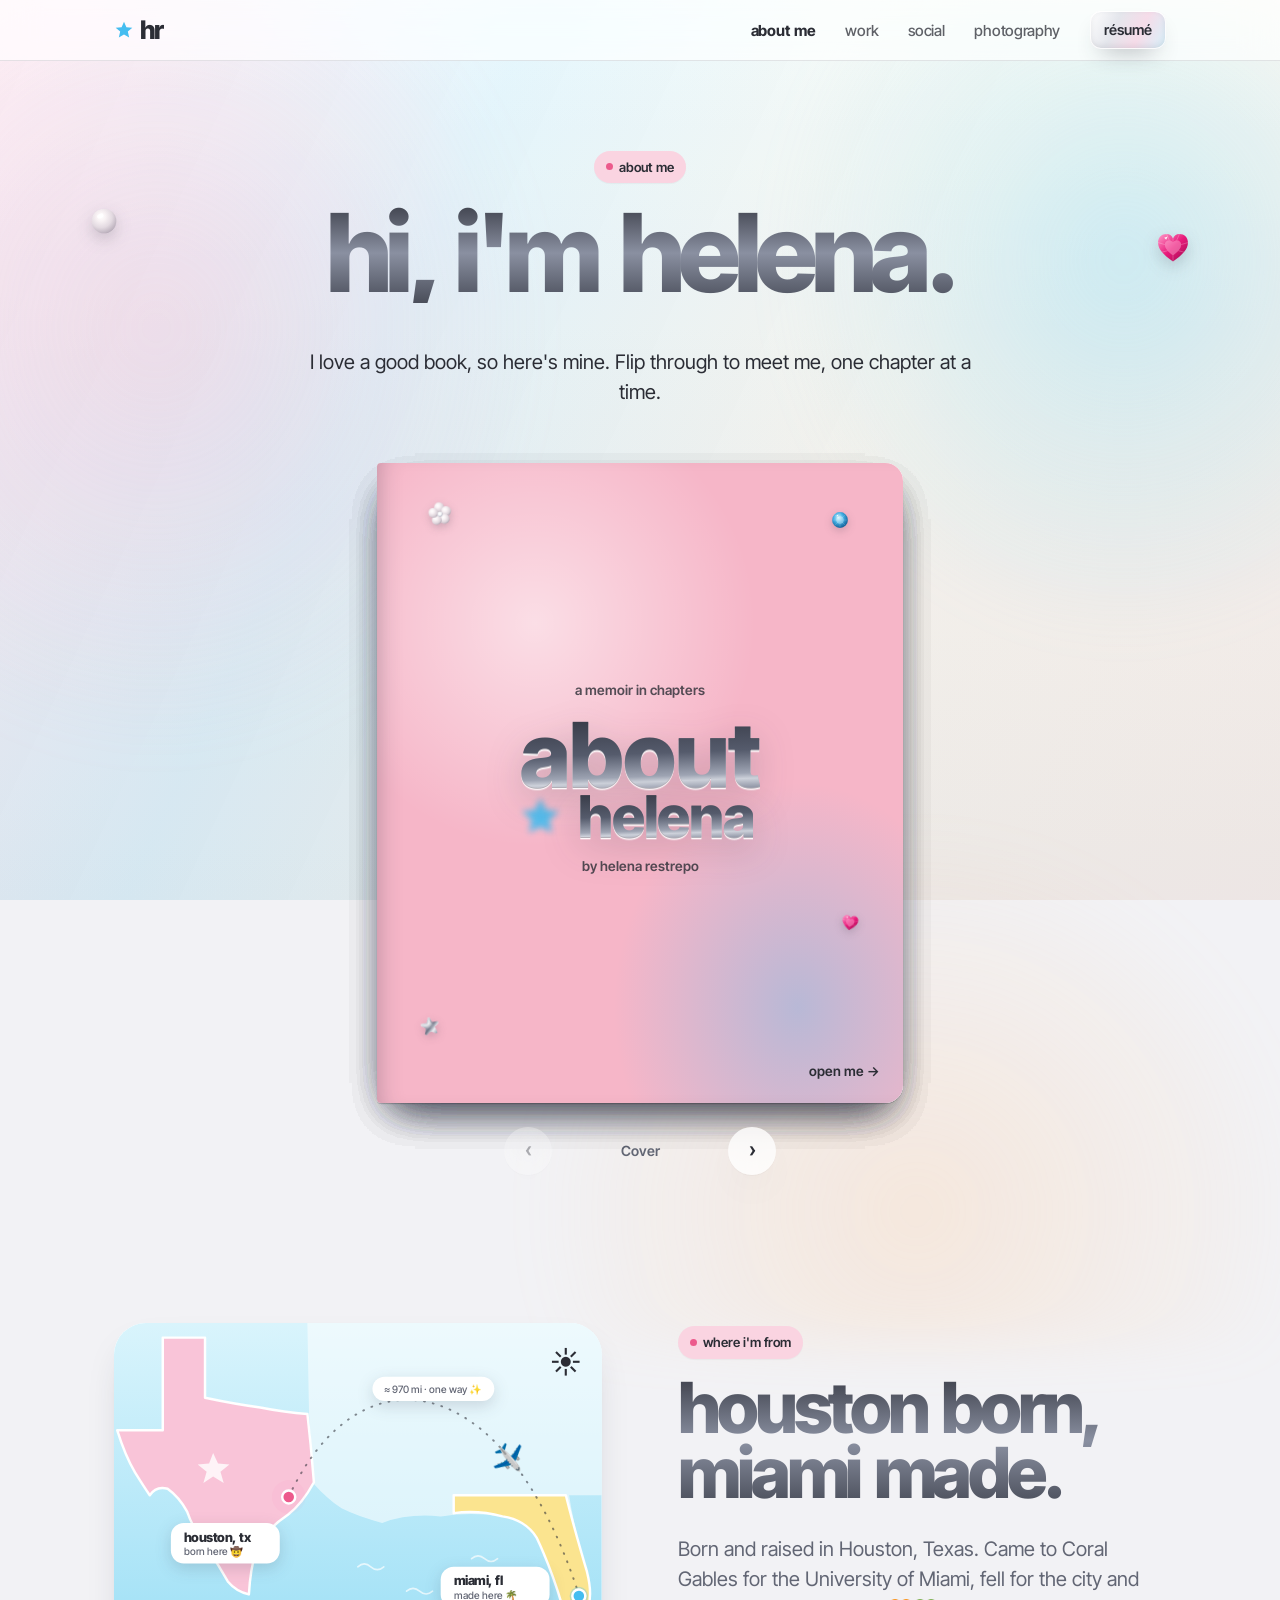
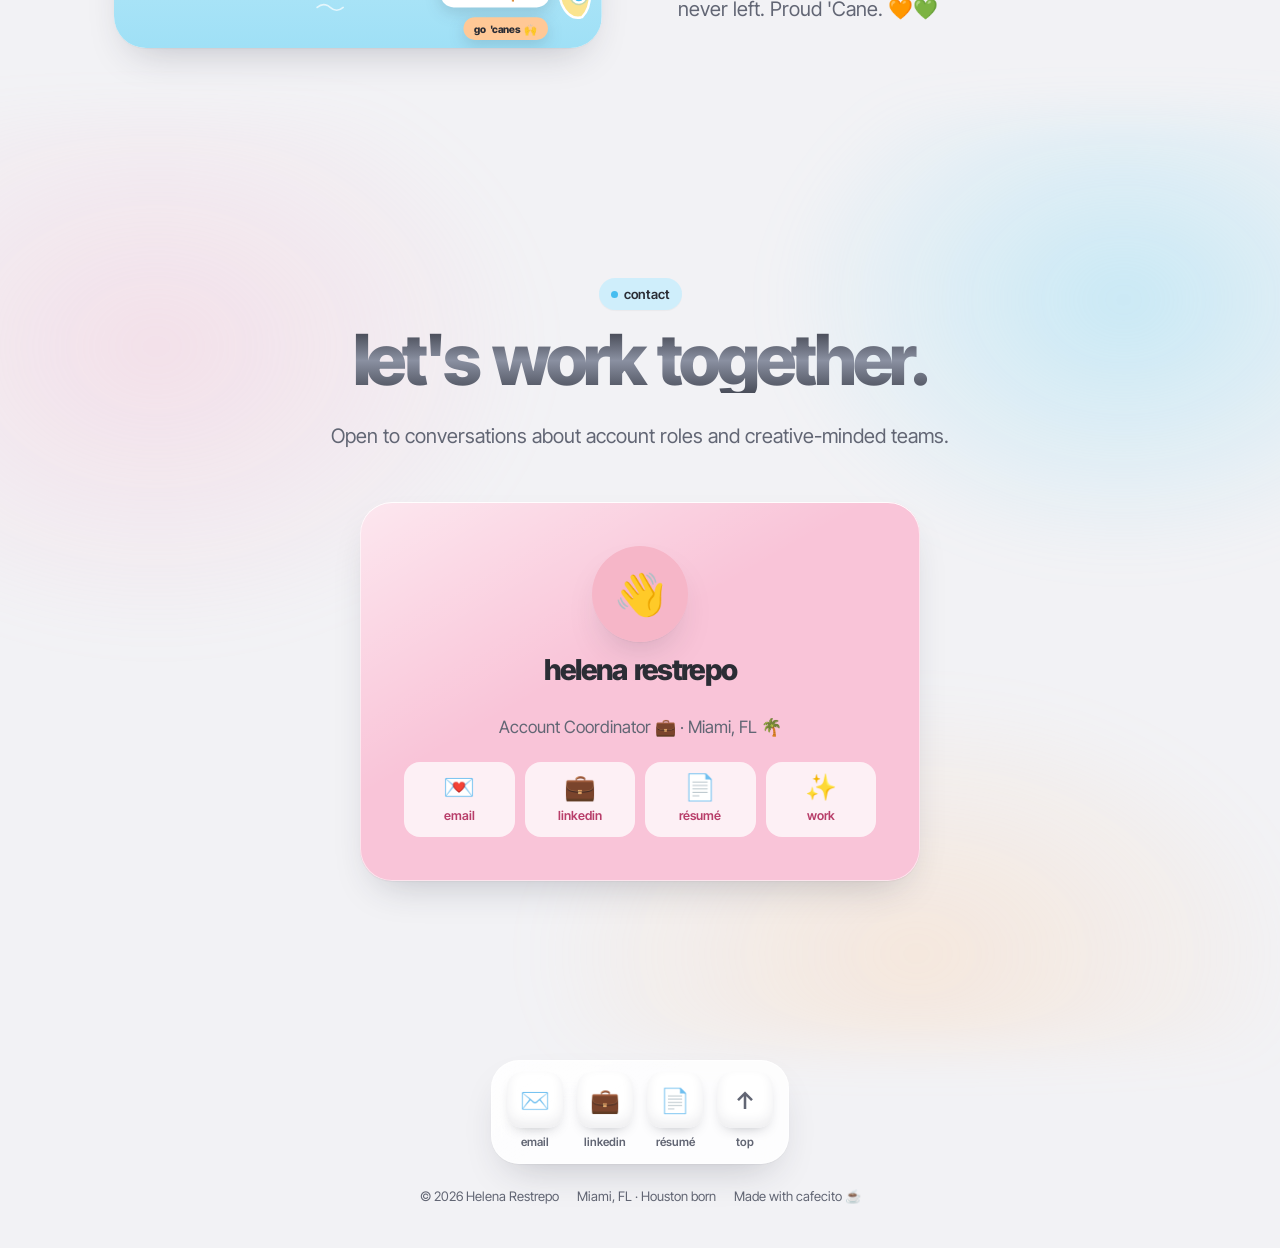
==== commit c98623e8: "Trophy on the ADDY badge; dial gems way back - Work page Quit Games badge reads '2026 Gold ADDY 🏆' -" ====
--- a/about.html
+++ b/about.html
@@ -14,9 +14,9 @@
   <link rel="preconnect" href="https://fonts.googleapis.com">
   <link rel="preconnect" href="https://fonts.gstatic.com" crossorigin>
   <link href="https://fonts.googleapis.com/css2?family=Inter+Tight:wght@400;500;600;700;800&display=swap" rel="stylesheet">
-  <link rel="stylesheet" href="css/styles.css?v=25">
+  <link rel="stylesheet" href="css/styles.css?v=27">
   <script>document.documentElement.classList.add('js');</script>
-  <script src="js/main.js?v=25" defer></script>
+  <script src="js/main.js?v=27" defer></script>
 </head>
 <body>
   <a class="skip-link" href="#main">Skip to content</a>
@@ -49,7 +49,7 @@
       <span class="cover-small">a memoir in chapters</span>
       <span class="lockup"><svg class="star" viewBox="0 0 24 24" aria-hidden="true"><path d="M12 2l2.9 6.6 7.1.6-5.4 4.7 1.6 7L12 17.3 5.8 20.9l1.6-7L2 9.2l7.1-.6z"/></svg><span class="l1">about</span><span class="l2">helena</span></span>
       <span class="cover-small">by helena restrepo</span>
-      <div class="gem-frame cover-gems" aria-hidden="true"><span class="gem" style="left:12%;top:8%;--w:30px;--r:-8deg;--d:-0.00s"><svg viewBox="0 0 100 100" aria-hidden="true"><defs><radialGradient id="pf" cx=".38" cy=".32" r=".75"><stop offset="0" stop-color="#FFFFFF"/><stop offset=".3" stop-color="#F8F2F4"/><stop offset=".7" stop-color="#DDD3DA"/><stop offset="1" stop-color="#A9A0AC"/></radialGradient><radialGradient id="pfc" cx=".4" cy=".35" r=".7"><stop offset="0" stop-color="#FFFFFF"/><stop offset=".6" stop-color="#E9EBF0"/><stop offset="1" stop-color="#A9AEBB"/></radialGradient></defs><circle cx="50.0" cy="24.0" r="19" fill="url(#pf)"/><circle cx="74.7" cy="42.0" r="19" fill="url(#pf)"/><circle cx="65.3" cy="71.0" r="19" fill="url(#pf)"/><circle cx="34.7" cy="71.0" r="19" fill="url(#pf)"/><circle cx="25.3" cy="42.0" r="19" fill="url(#pf)"/><circle cx="50" cy="50" r="10" fill="url(#pfc)"/><path d="M50 43L52 48L57 50L52 52L50 57L48 52L43 50L48 48Z" fill="#fff"/></svg></span><span class="gem" style="left:50%;top:7%;--w:24px;--r:10deg;--d:-0.83s"><svg viewBox="0 0 100 100" aria-hidden="true"><defs><linearGradient id="silver" x1="0" y1="0" x2="1" y2="1"><stop offset="0" stop-color="#FFFFFF"/><stop offset=".3" stop-color="#C7CBD4"/><stop offset=".55" stop-color="#6E7385"/><stop offset=".75" stop-color="#EEF0F4"/><stop offset="1" stop-color="#8E93A3"/></linearGradient><radialGradient id="shine" cx=".38" cy=".3" r=".42"><stop offset="0" stop-color="#fff" stop-opacity=".95"/><stop offset="1" stop-color="#fff" stop-opacity="0"/></radialGradient></defs><path d="M50 12 L60 38 L89 39 L66 57 L75 86 L50 69 L25 86 L34 57 L11 39 L40 38 Z" fill="url(#silver)" stroke="url(#silver)" stroke-width="12" stroke-linejoin="round"/><path d="M50 12 L60 38 L89 39 L66 57 L75 86 L50 69 L25 86 L34 57 L11 39 L40 38 Z" fill="url(#shine)"/></svg></span><span class="gem" style="left:88%;top:9%;--w:22px;--r:0deg;--d:-1.66s"><svg viewBox="0 0 100 100" aria-hidden="true"><defs><radialGradient id="rsAqua" cx=".4" cy=".35" r=".7"><stop offset="0" stop-color="#D4F5FF"/><stop offset=".45" stop-color="#43AEE3"/><stop offset="1" stop-color="#0B568F"/></radialGradient></defs><circle cx="50" cy="50" r="44" fill="url(#rsAqua)"/><polygon points="50,28 66,34 72,50 66,66 50,72 34,66 28,50 34,34" fill="#fff" opacity=".35"/><path d="M50 28V6M66 34L81 19M72 50H94M66 66L81 81M50 72V94M34 66L19 81M28 50H6M34 34L19 19" stroke="#fff" stroke-width="1.4" opacity=".55"/><path d="M30 24L42 19L37 31Z" fill="#fff" opacity=".9"/></svg></span><span class="gem" style="left:91%;top:40%;--w:14px;--r:0deg;--d:-2.49s"><svg viewBox="0 0 100 100" aria-hidden="true"><defs><radialGradient id="pearl" cx=".38" cy=".32" r=".75"><stop offset="0" stop-color="#FFFFFF"/><stop offset=".25" stop-color="#F8F2F4"/><stop offset=".6" stop-color="#E3DAE1"/><stop offset=".9" stop-color="#BFB4C0"/><stop offset="1" stop-color="#A59AA8"/></radialGradient></defs><circle cx="50" cy="50" r="44" fill="url(#pearl)"/><ellipse cx="37" cy="32" rx="12" ry="8" fill="#fff" opacity=".85" transform="rotate(-25 37 32)"/></svg></span><span class="gem" style="left:90%;top:70%;--w:22px;--r:8deg;--d:-3.32s"><svg viewBox="0 0 100 100" aria-hidden="true"><defs><linearGradient id="heart" x1="0" y1="0" x2="1" y2="1"><stop offset="0" stop-color="#FF9CCB"/><stop offset=".5" stop-color="#E8197A"/><stop offset="1" stop-color="#9C0B4E"/></linearGradient></defs><path d="M50 90 C22 70 6 54 6 34 C6 19 17 9 31 9 C41 9 47 15 50 23 C53 15 59 9 69 9 C83 9 94 19 94 34 C94 54 78 70 50 90 Z" fill="url(#heart)"/><path d="M50 72 C34 60 26 51 26 40 C26 32 32 27 39 27 C44 27 48 30 50 35 C52 30 56 27 61 27 C68 27 74 32 74 40 C74 51 66 60 50 72 Z" fill="#FFB3D6" opacity=".45"/><path d="M50 23 L50 35 M31 9 L39 27 M69 9 L61 27 M6 34 L26 40 M94 34 L74 40 M50 90 L50 72 M18 62 L34 58 M82 62 L66 58" stroke="#fff" stroke-width="1.2" opacity=".55"/><path d="M24 20 L34 16 L30 26 Z" fill="#fff" opacity=".9"/></svg></span><span class="gem tw" style="left:30%;top:92%;--w:14px;--r:0deg;--d:-4.15s"><svg viewBox="0 0 100 100" aria-hidden="true"><defs><linearGradient id="silver2" x1="0" y1="0" x2="1" y2="1"><stop offset="0" stop-color="#FFFFFF"/><stop offset=".3" stop-color="#C7CBD4"/><stop offset=".55" stop-color="#6E7385"/><stop offset=".75" stop-color="#EEF0F4"/><stop offset="1" stop-color="#8E93A3"/></linearGradient></defs><path d="M50 4 C54 36 64 46 96 50 C64 54 54 64 50 96 C46 64 36 54 4 50 C36 46 46 36 50 4 Z" fill="url(#silver2)" stroke="#7E8394" stroke-width="1"/></svg></span><span class="gem" style="left:70%;top:92%;--w:22px;--r:0deg;--d:-4.98s"><svg viewBox="0 0 100 76" aria-hidden="true"><defs><linearGradient id="emPink" x1="0" y1="0" x2="1" y2="1"><stop offset="0" stop-color="#FBE0EC"/><stop offset=".5" stop-color="#D995B7"/><stop offset="1" stop-color="#9C5679"/></linearGradient></defs><polygon points="12,2 88,2 98,12 98,64 88,74 12,74 2,64 2,12" fill="url(#emPink)"/><polygon points="24,16 76,16 84,24 84,52 76,60 24,60 16,52 16,24" fill="#FBE0EC" opacity=".5"/><rect x="30" y="26" width="40" height="24" fill="#fff" opacity=".28"/><path d="M12 2L24 16M88 2L76 16M98 64L84 52M2 64L16 52M2 12L16 24M98 12L84 24M12 74L24 60M88 74L76 60" stroke="#fff" stroke-width="1.2" opacity=".5"/><path d="M18 8H40L34 13H20Z" fill="#fff" opacity=".85"/></svg></span><span class="gem" style="left:9%;top:56%;--w:18px;--r:-10deg;--d:-5.81s"><svg viewBox="0 0 100 100" aria-hidden="true"><defs><linearGradient id="hGreen" x1="0" y1="0" x2="1" y2="1"><stop offset="0" stop-color="#B4F0CE"/><stop offset=".5" stop-color="#1E9A5E"/><stop offset="1" stop-color="#0E5A36"/></linearGradient></defs><path d="M50 90C22 70 6 54 6 34C6 19 17 9 31 9C41 9 47 15 50 23C53 15 59 9 69 9C83 9 94 19 94 34C94 54 78 70 50 90Z" fill="url(#hGreen)"/><path d="M50 72C34 60 26 51 26 40C26 32 32 27 39 27C44 27 48 30 50 35C52 30 56 27 61 27C68 27 74 32 74 40C74 51 66 60 50 72Z" fill="#B4F0CE" opacity=".45"/><path d="M50 23V35M31 9L39 27M69 9L61 27M6 34L26 40M94 34L74 40M50 90V72M18 62L34 58M82 62L66 58" stroke="#fff" stroke-width="1.2" opacity=".55"/><path d="M24 20L34 16L30 26Z" fill="#fff" opacity=".9"/></svg></span><span class="gem" style="left:9%;top:30%;--w:12px;--r:0deg;--d:-0.64s"><svg viewBox="0 0 100 100" aria-hidden="true"><defs><radialGradient id="pearl" cx=".38" cy=".32" r=".75"><stop offset="0" stop-color="#FFFFFF"/><stop offset=".25" stop-color="#F8F2F4"/><stop offset=".6" stop-color="#E3DAE1"/><stop offset=".9" stop-color="#BFB4C0"/><stop offset="1" stop-color="#A59AA8"/></radialGradient></defs><circle cx="50" cy="50" r="44" fill="url(#pearl)"/><ellipse cx="37" cy="32" rx="12" ry="8" fill="#fff" opacity=".85" transform="rotate(-25 37 32)"/></svg></span></div>
+      <div class="gem-frame cover-gems" aria-hidden="true"><span class="gem" style="left:12%;top:8%;--w:26px;--r:-8deg;--d:-0.00s"><svg viewBox="0 0 100 100" aria-hidden="true"><defs><radialGradient id="pf" cx=".38" cy=".32" r=".75"><stop offset="0" stop-color="#FFFFFF"/><stop offset=".3" stop-color="#F8F2F4"/><stop offset=".7" stop-color="#DDD3DA"/><stop offset="1" stop-color="#A9A0AC"/></radialGradient><radialGradient id="pfc" cx=".4" cy=".35" r=".7"><stop offset="0" stop-color="#FFFFFF"/><stop offset=".6" stop-color="#E9EBF0"/><stop offset="1" stop-color="#A9AEBB"/></radialGradient></defs><circle cx="50.0" cy="24.0" r="19" fill="url(#pf)"/><circle cx="74.7" cy="42.0" r="19" fill="url(#pf)"/><circle cx="65.3" cy="71.0" r="19" fill="url(#pf)"/><circle cx="34.7" cy="71.0" r="19" fill="url(#pf)"/><circle cx="25.3" cy="42.0" r="19" fill="url(#pf)"/><circle cx="50" cy="50" r="10" fill="url(#pfc)"/><path d="M50 43L52 48L57 50L52 52L50 57L48 52L43 50L48 48Z" fill="#fff"/></svg></span><span class="gem" style="left:88%;top:9%;--w:18px;--r:0deg;--d:-0.83s"><svg viewBox="0 0 100 100" aria-hidden="true"><defs><radialGradient id="rsAqua" cx=".4" cy=".35" r=".7"><stop offset="0" stop-color="#D4F5FF"/><stop offset=".45" stop-color="#43AEE3"/><stop offset="1" stop-color="#0B568F"/></radialGradient></defs><circle cx="50" cy="50" r="44" fill="url(#rsAqua)"/><polygon points="50,28 66,34 72,50 66,66 50,72 34,66 28,50 34,34" fill="#fff" opacity=".35"/><path d="M50 28V6M66 34L81 19M72 50H94M66 66L81 81M50 72V94M34 66L19 81M28 50H6M34 34L19 19" stroke="#fff" stroke-width="1.4" opacity=".55"/><path d="M30 24L42 19L37 31Z" fill="#fff" opacity=".9"/></svg></span><span class="gem" style="left:90%;top:72%;--w:18px;--r:8deg;--d:-1.66s"><svg viewBox="0 0 100 100" aria-hidden="true"><defs><linearGradient id="heart" x1="0" y1="0" x2="1" y2="1"><stop offset="0" stop-color="#FF9CCB"/><stop offset=".5" stop-color="#E8197A"/><stop offset="1" stop-color="#9C0B4E"/></linearGradient></defs><path d="M50 90 C22 70 6 54 6 34 C6 19 17 9 31 9 C41 9 47 15 50 23 C53 15 59 9 69 9 C83 9 94 19 94 34 C94 54 78 70 50 90 Z" fill="url(#heart)"/><path d="M50 72 C34 60 26 51 26 40 C26 32 32 27 39 27 C44 27 48 30 50 35 C52 30 56 27 61 27 C68 27 74 32 74 40 C74 51 66 60 50 72 Z" fill="#FFB3D6" opacity=".45"/><path d="M50 23 L50 35 M31 9 L39 27 M69 9 L61 27 M6 34 L26 40 M94 34 L74 40 M50 90 L50 72 M18 62 L34 58 M82 62 L66 58" stroke="#fff" stroke-width="1.2" opacity=".55"/><path d="M24 20 L34 16 L30 26 Z" fill="#fff" opacity=".9"/></svg></span><span class="gem" style="left:10%;top:88%;--w:20px;--r:-10deg;--d:-2.49s"><svg viewBox="0 0 100 100" aria-hidden="true"><defs><linearGradient id="silver" x1="0" y1="0" x2="1" y2="1"><stop offset="0" stop-color="#FFFFFF"/><stop offset=".3" stop-color="#C7CBD4"/><stop offset=".55" stop-color="#6E7385"/><stop offset=".75" stop-color="#EEF0F4"/><stop offset="1" stop-color="#8E93A3"/></linearGradient><radialGradient id="shine" cx=".38" cy=".3" r=".42"><stop offset="0" stop-color="#fff" stop-opacity=".95"/><stop offset="1" stop-color="#fff" stop-opacity="0"/></radialGradient></defs><path d="M50 12 L60 38 L89 39 L66 57 L75 86 L50 69 L25 86 L34 57 L11 39 L40 38 Z" fill="url(#silver)" stroke="url(#silver)" stroke-width="12" stroke-linejoin="round"/><path d="M50 12 L60 38 L89 39 L66 57 L75 86 L50 69 L25 86 L34 57 L11 39 L40 38 Z" fill="url(#shine)"/></svg></span></div>
       <span class="cover-hint">open me →</span>
     </article>
     <article class="page" data-title="Contents">
@@ -234,7 +234,7 @@
           <h2 class="h-lg">let's work together.</h2>
           <p class="lead">Open to conversations about account roles and creative-minded teams.</p>
         </div>
-        <div class="contact-card glass reveal"><div class="gem-frame contact-gems" aria-hidden="true"><span class="gem" style="left:4%;top:8%;--w:30px;--r:-10deg;--d:-0.00s"><svg viewBox="0 0 100 100" aria-hidden="true"><defs><radialGradient id="pf" cx=".38" cy=".32" r=".75"><stop offset="0" stop-color="#FFFFFF"/><stop offset=".3" stop-color="#F8F2F4"/><stop offset=".7" stop-color="#DDD3DA"/><stop offset="1" stop-color="#A9A0AC"/></radialGradient><radialGradient id="pfc" cx=".4" cy=".35" r=".7"><stop offset="0" stop-color="#FFFFFF"/><stop offset=".6" stop-color="#E9EBF0"/><stop offset="1" stop-color="#A9AEBB"/></radialGradient></defs><circle cx="50.0" cy="24.0" r="19" fill="url(#pf)"/><circle cx="74.7" cy="42.0" r="19" fill="url(#pf)"/><circle cx="65.3" cy="71.0" r="19" fill="url(#pf)"/><circle cx="34.7" cy="71.0" r="19" fill="url(#pf)"/><circle cx="25.3" cy="42.0" r="19" fill="url(#pf)"/><circle cx="50" cy="50" r="10" fill="url(#pfc)"/><path d="M50 43L52 48L57 50L52 52L50 57L48 52L43 50L48 48Z" fill="#fff"/></svg></span><span class="gem" style="left:30%;top:-2%;--w:22px;--r:10deg;--d:-0.83s"><svg viewBox="0 0 100 100" aria-hidden="true"><defs><linearGradient id="silver" x1="0" y1="0" x2="1" y2="1"><stop offset="0" stop-color="#FFFFFF"/><stop offset=".3" stop-color="#C7CBD4"/><stop offset=".55" stop-color="#6E7385"/><stop offset=".75" stop-color="#EEF0F4"/><stop offset="1" stop-color="#8E93A3"/></linearGradient><radialGradient id="shine" cx=".38" cy=".3" r=".42"><stop offset="0" stop-color="#fff" stop-opacity=".95"/><stop offset="1" stop-color="#fff" stop-opacity="0"/></radialGradient></defs><path d="M50 12 L60 38 L89 39 L66 57 L75 86 L50 69 L25 86 L34 57 L11 39 L40 38 Z" fill="url(#silver)" stroke="url(#silver)" stroke-width="12" stroke-linejoin="round"/><path d="M50 12 L60 38 L89 39 L66 57 L75 86 L50 69 L25 86 L34 57 L11 39 L40 38 Z" fill="url(#shine)"/></svg></span><span class="gem" style="left:95%;top:6%;--w:22px;--r:0deg;--d:-1.66s"><svg viewBox="0 0 100 100" aria-hidden="true"><defs><radialGradient id="rsAqua" cx=".4" cy=".35" r=".7"><stop offset="0" stop-color="#D4F5FF"/><stop offset=".45" stop-color="#43AEE3"/><stop offset="1" stop-color="#0B568F"/></radialGradient></defs><circle cx="50" cy="50" r="44" fill="url(#rsAqua)"/><polygon points="50,28 66,34 72,50 66,66 50,72 34,66 28,50 34,34" fill="#fff" opacity=".35"/><path d="M50 28V6M66 34L81 19M72 50H94M66 66L81 81M50 72V94M34 66L19 81M28 50H6M34 34L19 19" stroke="#fff" stroke-width="1.4" opacity=".55"/><path d="M30 24L42 19L37 31Z" fill="#fff" opacity=".9"/></svg></span><span class="gem" style="left:98%;top:70%;--w:22px;--r:10deg;--d:-2.49s"><svg viewBox="0 0 100 100" aria-hidden="true"><defs><linearGradient id="heart" x1="0" y1="0" x2="1" y2="1"><stop offset="0" stop-color="#FF9CCB"/><stop offset=".5" stop-color="#E8197A"/><stop offset="1" stop-color="#9C0B4E"/></linearGradient></defs><path d="M50 90 C22 70 6 54 6 34 C6 19 17 9 31 9 C41 9 47 15 50 23 C53 15 59 9 69 9 C83 9 94 19 94 34 C94 54 78 70 50 90 Z" fill="url(#heart)"/><path d="M50 72 C34 60 26 51 26 40 C26 32 32 27 39 27 C44 27 48 30 50 35 C52 30 56 27 61 27 C68 27 74 32 74 40 C74 51 66 60 50 72 Z" fill="#FFB3D6" opacity=".45"/><path d="M50 23 L50 35 M31 9 L39 27 M69 9 L61 27 M6 34 L26 40 M94 34 L74 40 M50 90 L50 72 M18 62 L34 58 M82 62 L66 58" stroke="#fff" stroke-width="1.2" opacity=".55"/><path d="M24 20 L34 16 L30 26 Z" fill="#fff" opacity=".9"/></svg></span><span class="gem" style="left:8%;top:96%;--w:16px;--r:0deg;--d:-3.32s"><svg viewBox="0 0 100 100" aria-hidden="true"><defs><radialGradient id="pearl" cx=".38" cy=".32" r=".75"><stop offset="0" stop-color="#FFFFFF"/><stop offset=".25" stop-color="#F8F2F4"/><stop offset=".6" stop-color="#E3DAE1"/><stop offset=".9" stop-color="#BFB4C0"/><stop offset="1" stop-color="#A59AA8"/></radialGradient></defs><circle cx="50" cy="50" r="44" fill="url(#pearl)"/><ellipse cx="37" cy="32" rx="12" ry="8" fill="#fff" opacity=".85" transform="rotate(-25 37 32)"/></svg></span><span class="gem tw" style="left:60%;top:100%;--w:14px;--r:0deg;--d:-4.15s"><svg viewBox="0 0 100 100" aria-hidden="true"><defs><linearGradient id="silver2" x1="0" y1="0" x2="1" y2="1"><stop offset="0" stop-color="#FFFFFF"/><stop offset=".3" stop-color="#C7CBD4"/><stop offset=".55" stop-color="#6E7385"/><stop offset=".75" stop-color="#EEF0F4"/><stop offset="1" stop-color="#8E93A3"/></linearGradient></defs><path d="M50 4 C54 36 64 46 96 50 C64 54 54 64 50 96 C46 64 36 54 4 50 C36 46 46 36 50 4 Z" fill="url(#silver2)" stroke="#7E8394" stroke-width="1"/></svg></span></div>
+        <div class="contact-card glass reveal">
           <div class="avatar"><figure class="ph r-1x1" style="--ph:var(--blush)" data-label="helena-about.jpg · "><img src="images/helena-about.jpg" alt="Helena Restrepo" loading="lazy" onerror="this.classList.add('missing')"></figure></div>
           <p class="name">helena restrepo</p>
           <p class="role">Account Coordinator 💼 · Miami, FL 🌴</p>
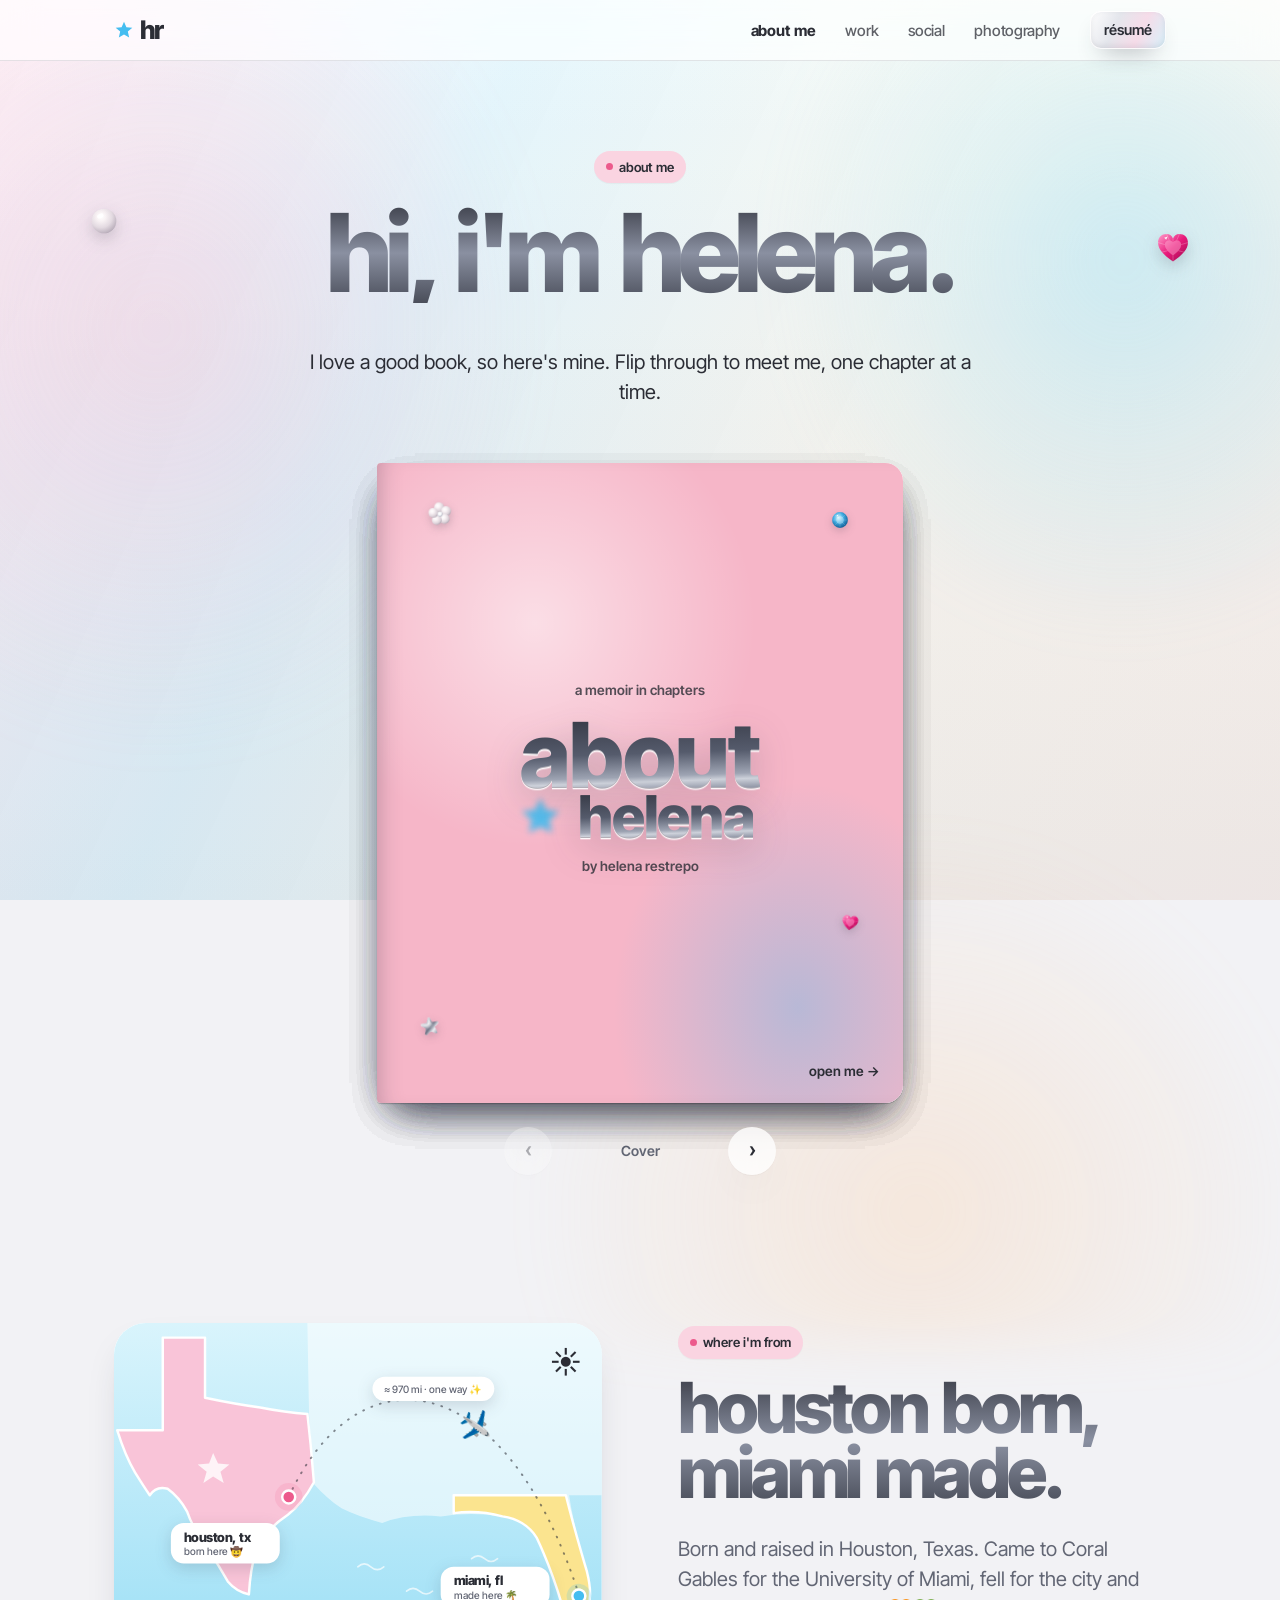
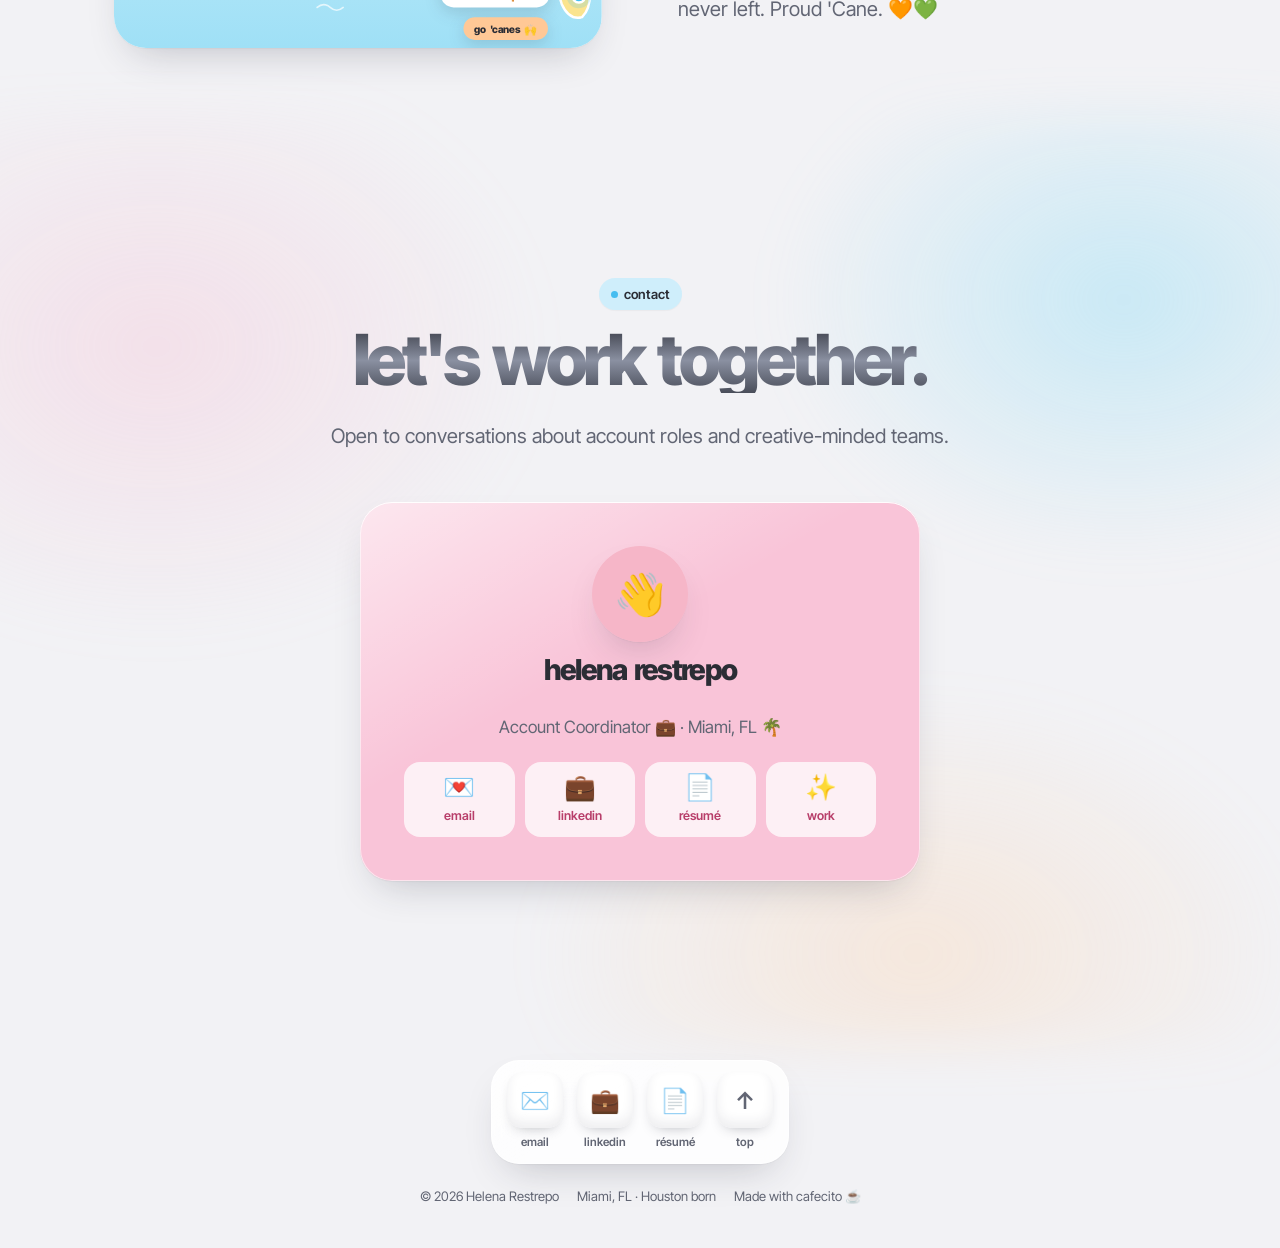
==== commit c5059d48: "Photography: 35mm slide mounts with handwritten labels - Photos sit in square slide mounts with prin" ====
--- a/about.html
+++ b/about.html
@@ -14,9 +14,9 @@
   <link rel="preconnect" href="https://fonts.googleapis.com">
   <link rel="preconnect" href="https://fonts.gstatic.com" crossorigin>
   <link href="https://fonts.googleapis.com/css2?family=Inter+Tight:wght@400;500;600;700;800&display=swap" rel="stylesheet">
-  <link rel="stylesheet" href="css/styles.css?v=27">
+  <link rel="stylesheet" href="css/styles.css?v=29">
   <script>document.documentElement.classList.add('js');</script>
-  <script src="js/main.js?v=27" defer></script>
+  <script src="js/main.js?v=29" defer></script>
 </head>
 <body>
   <a class="skip-link" href="#main">Skip to content</a>
--- a/css/styles.css
+++ b/css/styles.css
@@ -705,3 +705,48 @@
 .lightbox .sheet:hover { transform: rotate(-1deg); }
 .lightbox .sheet .ph { aspect-ratio: auto; min-height: min(58vh, 520px); }
 .lightbox .sheet .ph img { max-height: 66vh; object-fit: contain; background: #fff; }
+
+/* ---------- Photography: 35mm slide mounts with handwritten labels ---------- */
+.slides { display: grid; grid-template-columns: repeat(4, 1fr); gap: clamp(14px, 2vw, 24px); padding-top: 12px; }
+@media (max-width: 860px) { .slides { grid-template-columns: repeat(3, 1fr); } }
+@media (max-width: 560px) { .slides { grid-template-columns: repeat(2, 1fr); } }
+.slide {
+  position: relative; display: block; width: 100%; aspect-ratio: 1; padding: 0; border: 0; cursor: zoom-in; overflow: hidden;
+  container-type: inline-size; border-radius: 6%; background: var(--mount, #FBFAF6);
+  box-shadow: 0 1px 2px rgba(40, 44, 60, .08), 0 12px 24px -14px rgba(40, 44, 60, .4), inset 0 0 0 1px rgba(40, 44, 60, .05), inset 0 -3px 6px rgba(40, 44, 60, .05);
+  transition: transform .35s var(--spring), box-shadow .35s var(--ease);
+}
+.slide:hover, .slide:focus-visible { transform: translateY(-6px) rotate(-.8deg); box-shadow: 0 1px 2px rgba(40, 44, 60, .08), 0 22px 34px -16px rgba(40, 44, 60, .45), inset 0 0 0 1px rgba(40, 44, 60, .05); z-index: 2; }
+.slide .window {
+  position: absolute; left: 50%; top: 46%; translate: -50% -50%; width: 70%; aspect-ratio: 3 / 2; overflow: hidden; border-radius: 2.4cqw;
+  box-shadow: inset 0 0 0 1px rgba(0, 0, 0, .08), 0 1px 0 rgba(255, 255, 255, .9), 0 -1px 0 rgba(40, 44, 60, .08);
+}
+.slide.p .window { width: 46%; aspect-ratio: 2 / 3; top: 43%; }
+.slide .window .ph { width: 100%; height: 100%; }
+.slide .window .ph::before { font-size: 3.2cqw; }
+/* printed (pink) mount text */
+.print { position: absolute; font-family: ui-monospace, "SF Mono", Menlo, Consolas, monospace; color: #E0668E; font-size: 3.6cqw; letter-spacing: .14em; text-transform: uppercase; line-height: 1.15; opacity: .9; }
+.print.num { top: 5%; left: 6%; font-size: 4.8cqw; letter-spacing: 0; color: #B9B3AE; }
+.print.datestamp { top: 5.6%; right: 6%; }
+.print.color { top: 4%; left: 0; right: 0; text-align: center; font-size: 3cqw; letter-spacing: .3em; }
+.print.color b { display: block; font-family: Georgia, "Times New Roman", serif; font-weight: 800; font-size: 6.4cqw; letter-spacing: 0; text-transform: none; }
+.print.project { top: 4.5%; left: 0; right: 0; text-align: center; rotate: 180deg; font-size: 3cqw; font-weight: 700; letter-spacing: .06em; }
+.print.side { right: 3.5%; top: 50%; translate: 0 -50%; writing-mode: vertical-rl; opacity: .6; }
+.print.line { left: 6%; right: 6%; text-align: left; font-size: 3cqw; font-weight: 700; letter-spacing: .06em; padding-bottom: .6cqw; border-bottom: 1.5px dotted #E0668E; }
+.print.l1 { bottom: 14%; } .print.l2 { bottom: 5%; right: 40%; }
+/* handwritten fill-ins */
+.hand { position: absolute; font-family: var(--hand), cursive; color: var(--ink-h, #2C2E36); font-size: calc(var(--hs, 7) * 1cqw); line-height: 1; white-space: nowrap; overflow: hidden; text-overflow: ellipsis; text-transform: none; letter-spacing: 0; }
+.hand.cap { left: 7%; right: 7%; bottom: 13%; text-align: left; rotate: -2deg; }
+.hand.meta { right: 7%; bottom: 4.5%; font-size: calc(var(--hs, 7) * .72cqw); rotate: 1.5deg; opacity: .85; }
+.slide.p .hand.cap { bottom: 9.5%; text-align: center; }
+.slide.p .hand.meta { bottom: 3%; }
+.s-subject .hand.cap { left: 26%; bottom: 16.2%; rotate: -1deg; }
+.s-subject .hand.meta { left: 19%; right: auto; bottom: 6.6%; rotate: -1deg; }
+/* lightbox: projected onto a screen */
+.lightbox.projector { background: rgba(16, 17, 22, .95); backdrop-filter: none; }
+.projected { width: min(1000px, 90vw); text-align: center; }
+.projected .ph { background: #0c0d10; border-radius: 4px; min-height: min(56vh, 520px); box-shadow: 0 0 0 1px rgba(255, 255, 255, .05), 0 0 80px rgba(255, 255, 255, .1); }
+.projected .ph::before { color: rgba(255, 255, 255, .55); }
+.projected .ph img { max-height: 76vh; width: 100%; object-fit: contain; }
+.projected .cap { display: block; margin-top: 18px; font-family: 'Reenie Beanie', cursive; font-size: 2rem; color: #F2F2F5; }
+.lightbox.projector .round-btn { background: rgba(255, 255, 255, .14); color: #fff; box-shadow: none; }
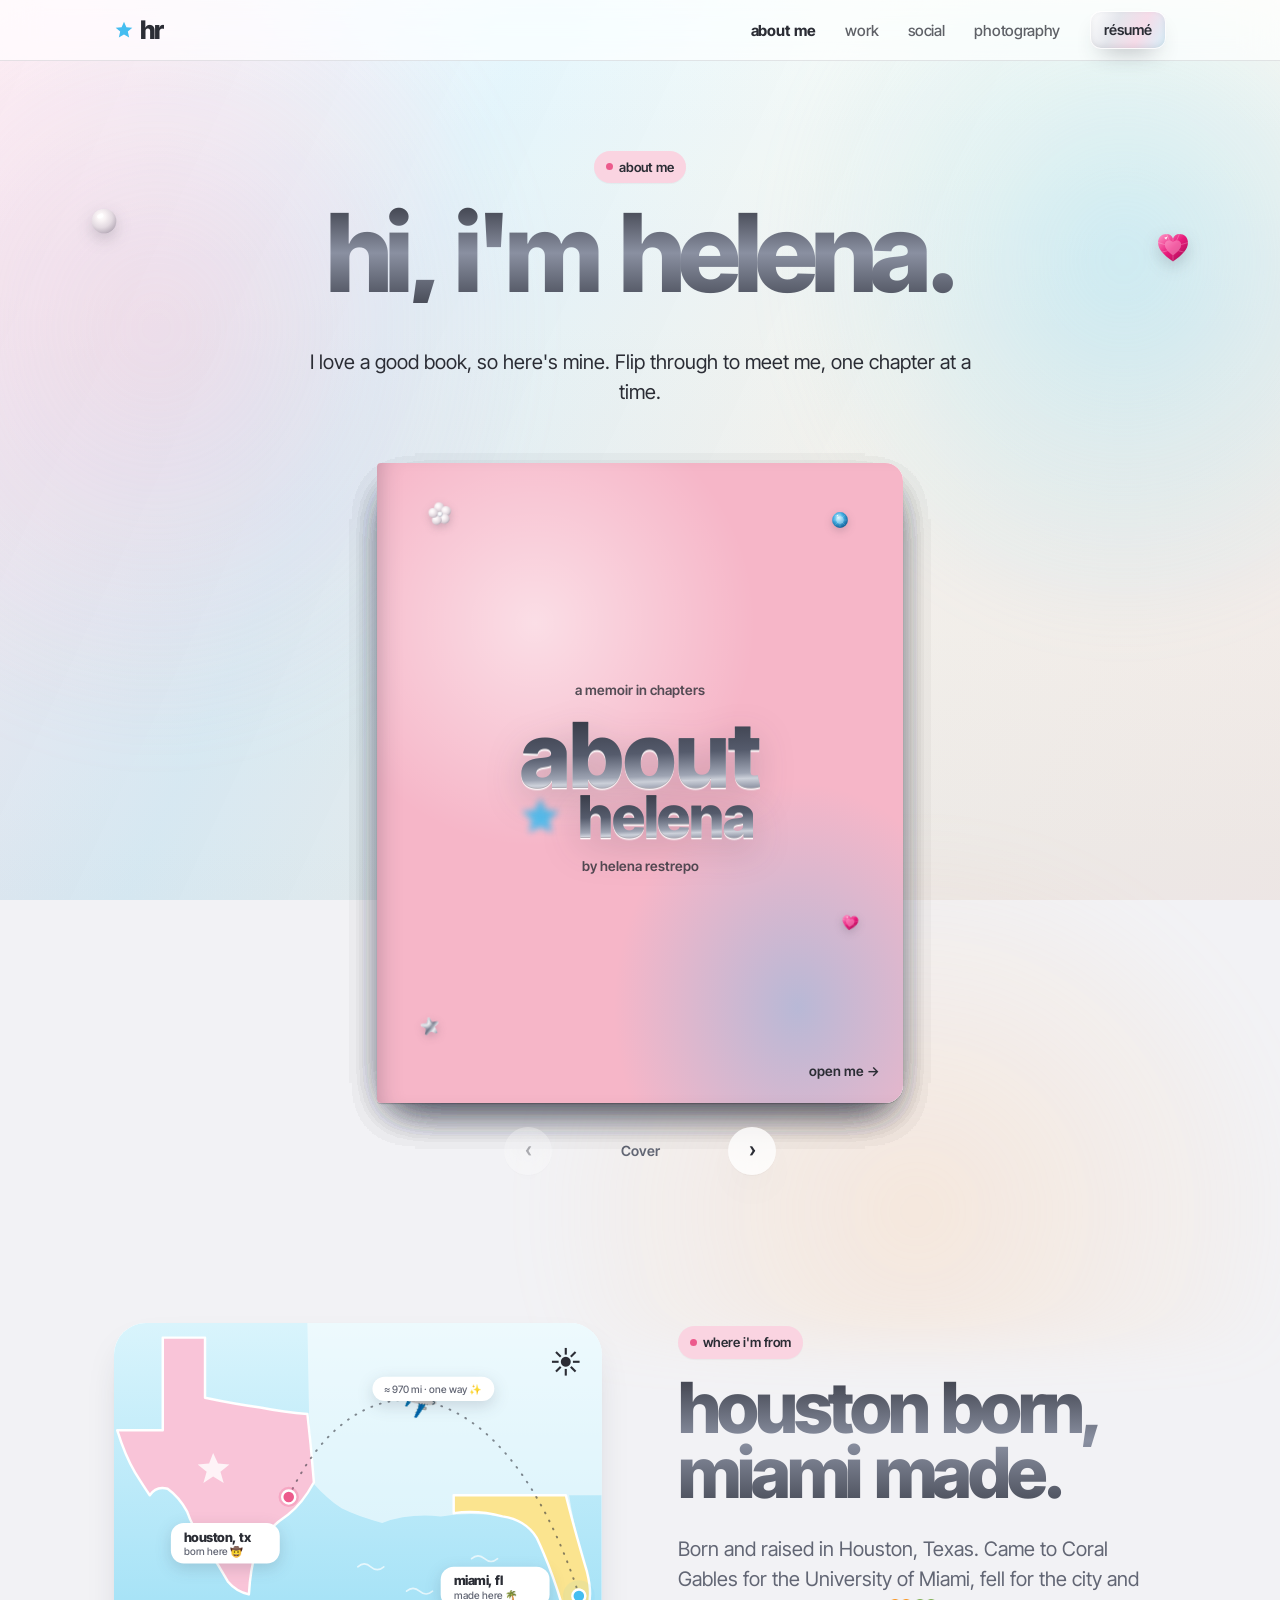
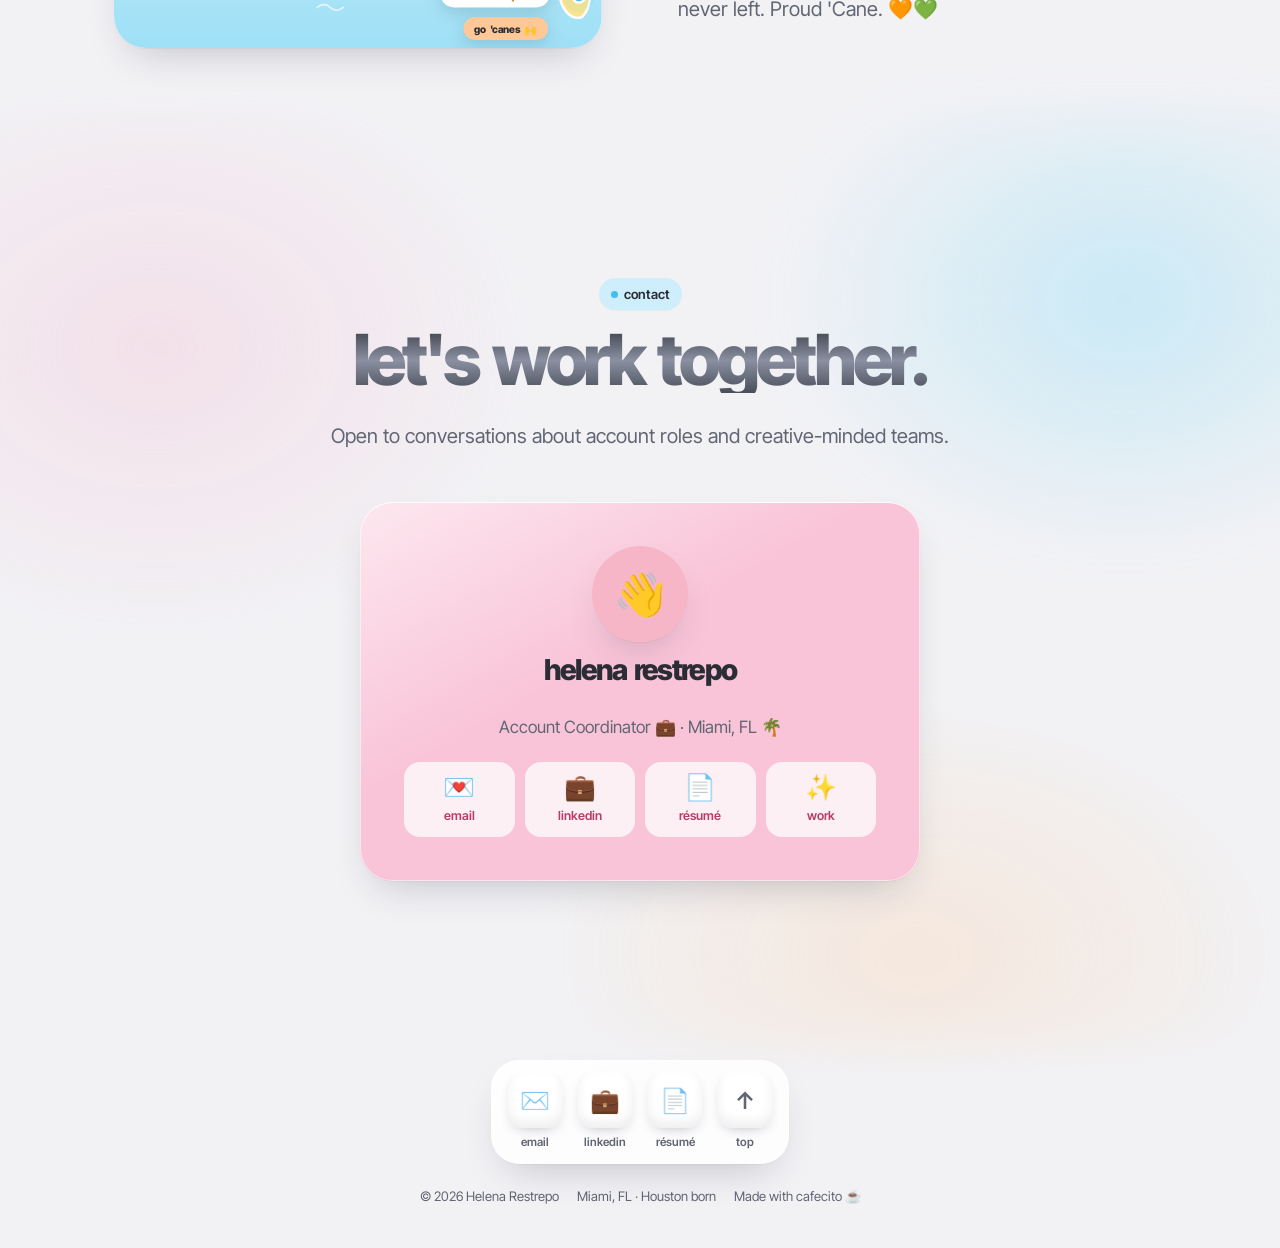
==== commit 3cd2ac99: "Work + case studies built around what account hiring managers look for - Animated two-row client ban" ====
--- a/about.html
+++ b/about.html
@@ -14,9 +14,9 @@
   <link rel="preconnect" href="https://fonts.googleapis.com">
   <link rel="preconnect" href="https://fonts.gstatic.com" crossorigin>
   <link href="https://fonts.googleapis.com/css2?family=Inter+Tight:wght@400;500;600;700;800&display=swap" rel="stylesheet">
-  <link rel="stylesheet" href="css/styles.css?v=29">
+  <link rel="stylesheet" href="css/styles.css?v=30">
   <script>document.documentElement.classList.add('js');</script>
-  <script src="js/main.js?v=29" defer></script>
+  <script src="js/main.js?v=30" defer></script>
 </head>
 <body>
   <a class="skip-link" href="#main">Skip to content</a>
--- a/css/styles.css
+++ b/css/styles.css
@@ -750,3 +750,67 @@
 .projected .ph img { max-height: 76vh; width: 100%; object-fit: contain; }
 .projected .cap { display: block; margin-top: 18px; font-family: 'Reenie Beanie', cursive; font-size: 2rem; color: #F2F2F5; }
 .lightbox.projector .round-btn { background: rgba(255, 255, 255, .14); color: #fff; box-shadow: none; }
+
+/* ---------- Animated client banner ---------- */
+.client-banner { position: relative; padding: clamp(22px, 4vw, 40px) 0; overflow: hidden; }
+.cb-band {
+  transform: rotate(-2deg); margin: 0 -3%; padding: 14px 0; border-radius: 0; display: grid; gap: 12px;
+  --mc: rgba(255, 255, 255, .72);
+}
+.cb-row { display: flex; overflow: hidden; }
+.cb-track { display: flex; align-items: center; gap: 14px; padding: 0 7px; list-style: none; flex-shrink: 0; animation: cb-scroll 48s linear infinite; }
+.cb-row.rev .cb-track { animation-direction: reverse; animation-duration: 62s; }
+.client-banner:hover .cb-track { animation-play-state: paused; }
+@keyframes cb-scroll { to { transform: translateX(-100%); } }
+.cb-pill {
+  display: inline-flex; align-items: center; gap: .32em; white-space: nowrap;
+  padding: .28em .75em .3em .45em; border-radius: 999px; background: var(--c);
+  font-weight: 800; letter-spacing: -.055em; word-spacing: .08em; font-size: clamp(1.45rem, 3.4vw, 2.6rem); line-height: 1.1;
+  box-shadow: inset 0 1px 0 rgba(255, 255, 255, .9), 0 10px 18px -12px rgba(40, 44, 60, .45);
+}
+.cb-pill .e { font-size: .82em; }
+.cb-pill small { margin-left: .35em; font-size: .36em; font-weight: 600; letter-spacing: 0; word-spacing: normal; color: var(--ink-soft); }
+.cb-word { display: flex; align-items: center; gap: 14px; white-space: nowrap; font-weight: 700; letter-spacing: -.03em; font-size: clamp(1rem, 1.8vw, 1.3rem); color: var(--ink-soft); }
+.cb-word::after { content: "✦"; color: var(--pink); }
+.cb-word:nth-child(3n+2)::after { color: var(--blue); } .cb-word:nth-child(3n)::after { color: var(--orange); }
+.client-banner.compact { padding-top: 6px; }
+.client-banner.compact .cb-pill { font-size: clamp(1.2rem, 2.6vw, 1.9rem); }
+@media (prefers-reduced-motion: reduce) {
+  .cb-track { animation: none; flex-wrap: wrap; justify-content: center; flex-shrink: 1; }
+  .cb-track[aria-hidden="true"] { display: none; }
+  .cb-row { justify-content: center; }
+}
+
+/* ---------- Work: credit note, industries, roster, scale strips ---------- */
+.credit { max-width: 46em; font-size: .95rem; color: var(--ink-soft); margin-top: 6px; }
+.industries { list-style: none; display: flex; flex-wrap: wrap; gap: 8px; margin-top: 18px; }
+.industries li { display: inline-flex; align-items: center; gap: 8px; padding: 8px 14px; border-radius: 12px; background: var(--c); font-weight: 600; font-size: .95rem; box-shadow: var(--shadow); }
+.industries b { min-width: 22px; height: 22px; border-radius: 11px; display: inline-grid; place-items: center; background: rgba(255, 255, 255, .85); font-size: .78rem; }
+.roster { display: grid; grid-template-columns: repeat(auto-fill, minmax(320px, 1fr)); gap: 14px; }
+.roster-card { display: grid; grid-template-columns: 52px 1fr; gap: 4px 14px; align-items: start; padding: 20px; color: var(--ink); text-decoration: none; --mc: rgba(255, 255, 255, .72); }
+.roster-card .app-icon { width: 52px; height: 52px; border-radius: 14px; font-size: 1.5rem; grid-row: span 4; background: var(--c); }
+.glass.roster-card .app-icon { background: var(--c); }
+.roster-name { font-weight: 800; letter-spacing: -.05em; word-spacing: .1em; font-size: 1.35rem; line-height: 1.05; }
+.roster-meta { font-size: .85rem; color: var(--ink-soft); }
+.roster-meta .ind { font-weight: 700; color: var(--ink); margin-right: 6px; }
+.roster-meta .ind::after { content: " ·"; font-weight: 400; color: var(--ink-soft); }
+.roster-scope { font-size: .93rem; margin: 6px 0 4px; }
+.roster-tag { font-size: .78rem; font-weight: 600; color: var(--ink-soft); }
+.scale { list-style: none; display: flex; flex-wrap: wrap; gap: 6px; margin: 2px 0 14px; }
+.scale li { padding: 5px 10px; border-radius: 9px; background: rgba(255, 255, 255, .78); font-size: .82rem; font-weight: 700; letter-spacing: -.01em; }
+
+/* ---------- Case studies: account at a glance ---------- */
+.glance-head { margin-top: 22px; }
+.facts.glance { margin-top: 10px; grid-template-columns: repeat(4, 1fr); }
+.facts.glance .fact:nth-child(4n+1) { border-left: 0; }
+.facts.glance .fact:nth-child(n+5) { border-top: 1px solid var(--line); }
+.story .credit { margin-top: 14px; }
+@media (max-width: 760px) {
+  .facts.glance { grid-template-columns: 1fr 1fr; }
+  .facts.glance .fact { border-left: 0 !important; border-top: 1px solid var(--line); }
+  .facts.glance .fact:nth-child(2n) { border-left: 1px solid var(--line) !important; }
+  .facts.glance .fact:nth-child(-n+2) { border-top: 0; }
+}
+a.glass.roster-card { display: grid; }
+.roster-card > * { min-width: 0; }
+.roster-card .link-more { justify-self: start; }
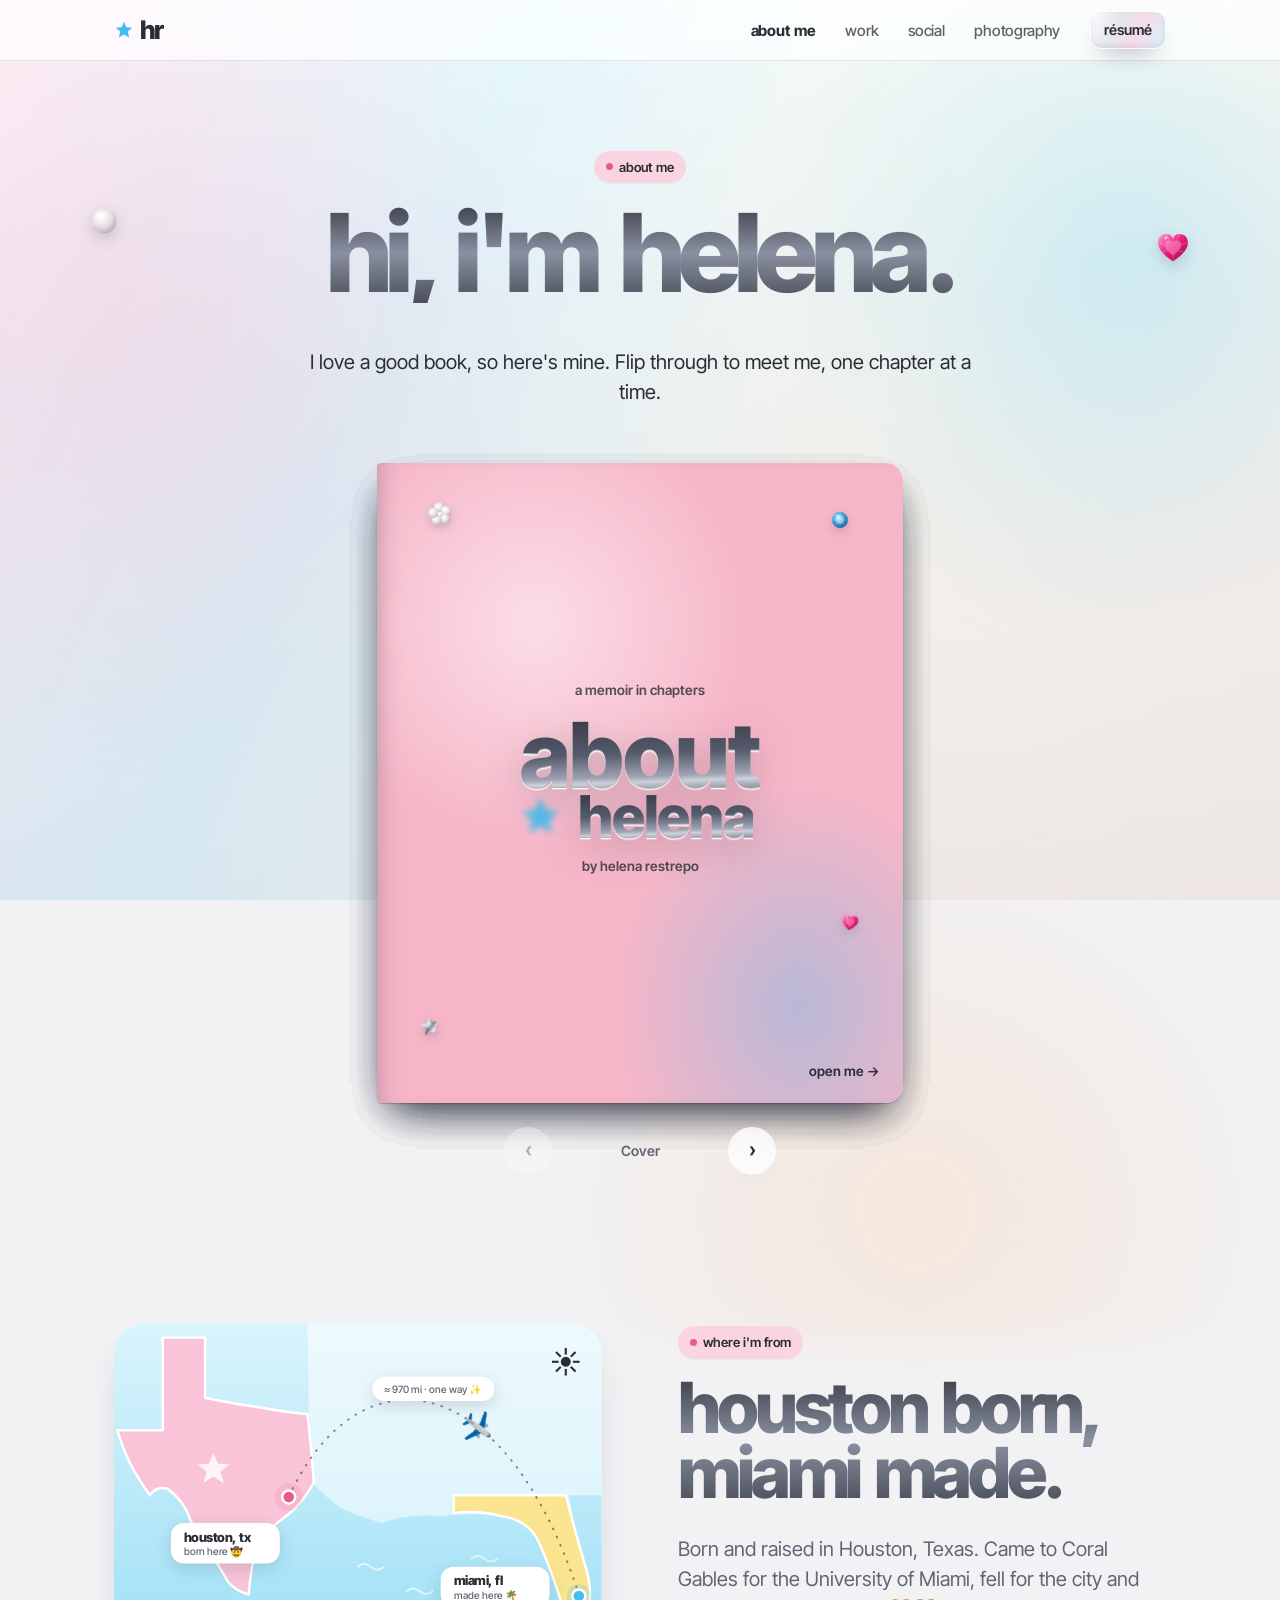
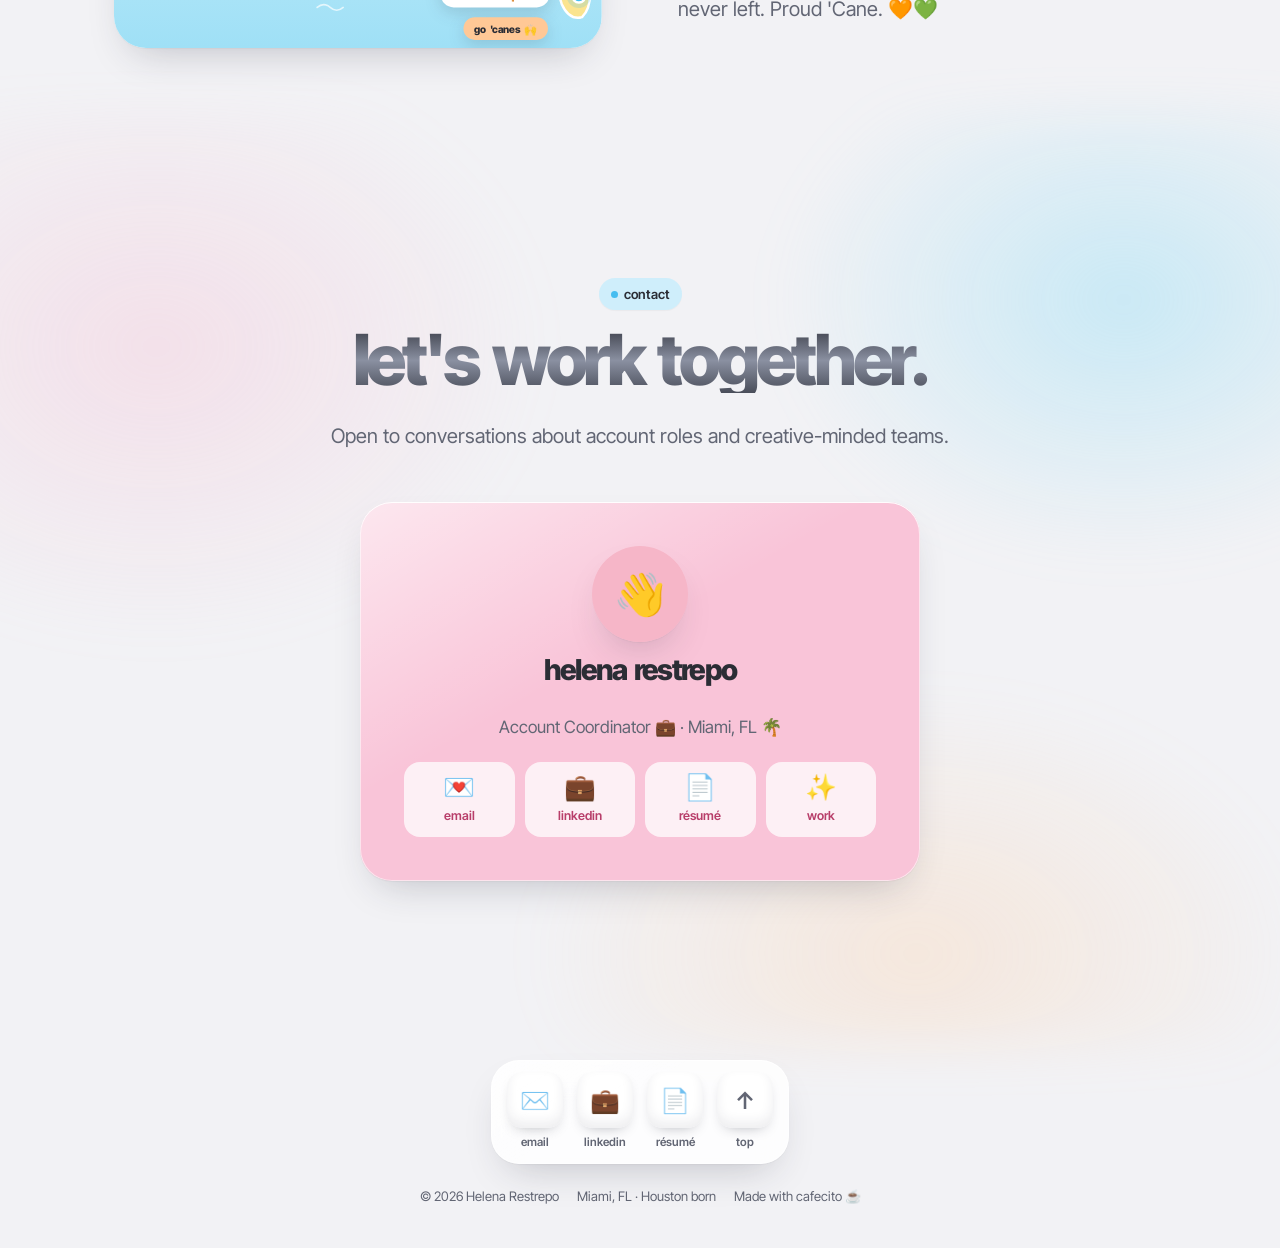
==== commit aab816a8: "Photography: all handwritten labels in black ink Co-Authored-By: Claude Opus 5.5 <noreply@anthropic." ====
--- a/about.html
+++ b/about.html
@@ -14,9 +14,9 @@
   <link rel="preconnect" href="https://fonts.googleapis.com">
   <link rel="preconnect" href="https://fonts.gstatic.com" crossorigin>
   <link href="https://fonts.googleapis.com/css2?family=Inter+Tight:wght@400;500;600;700;800&display=swap" rel="stylesheet">
-  <link rel="stylesheet" href="css/styles.css?v=30">
+  <link rel="stylesheet" href="css/styles.css?v=31">
   <script>document.documentElement.classList.add('js');</script>
-  <script src="js/main.js?v=30" defer></script>
+  <script src="js/main.js?v=31" defer></script>
 </head>
 <body>
   <a class="skip-link" href="#main">Skip to content</a>
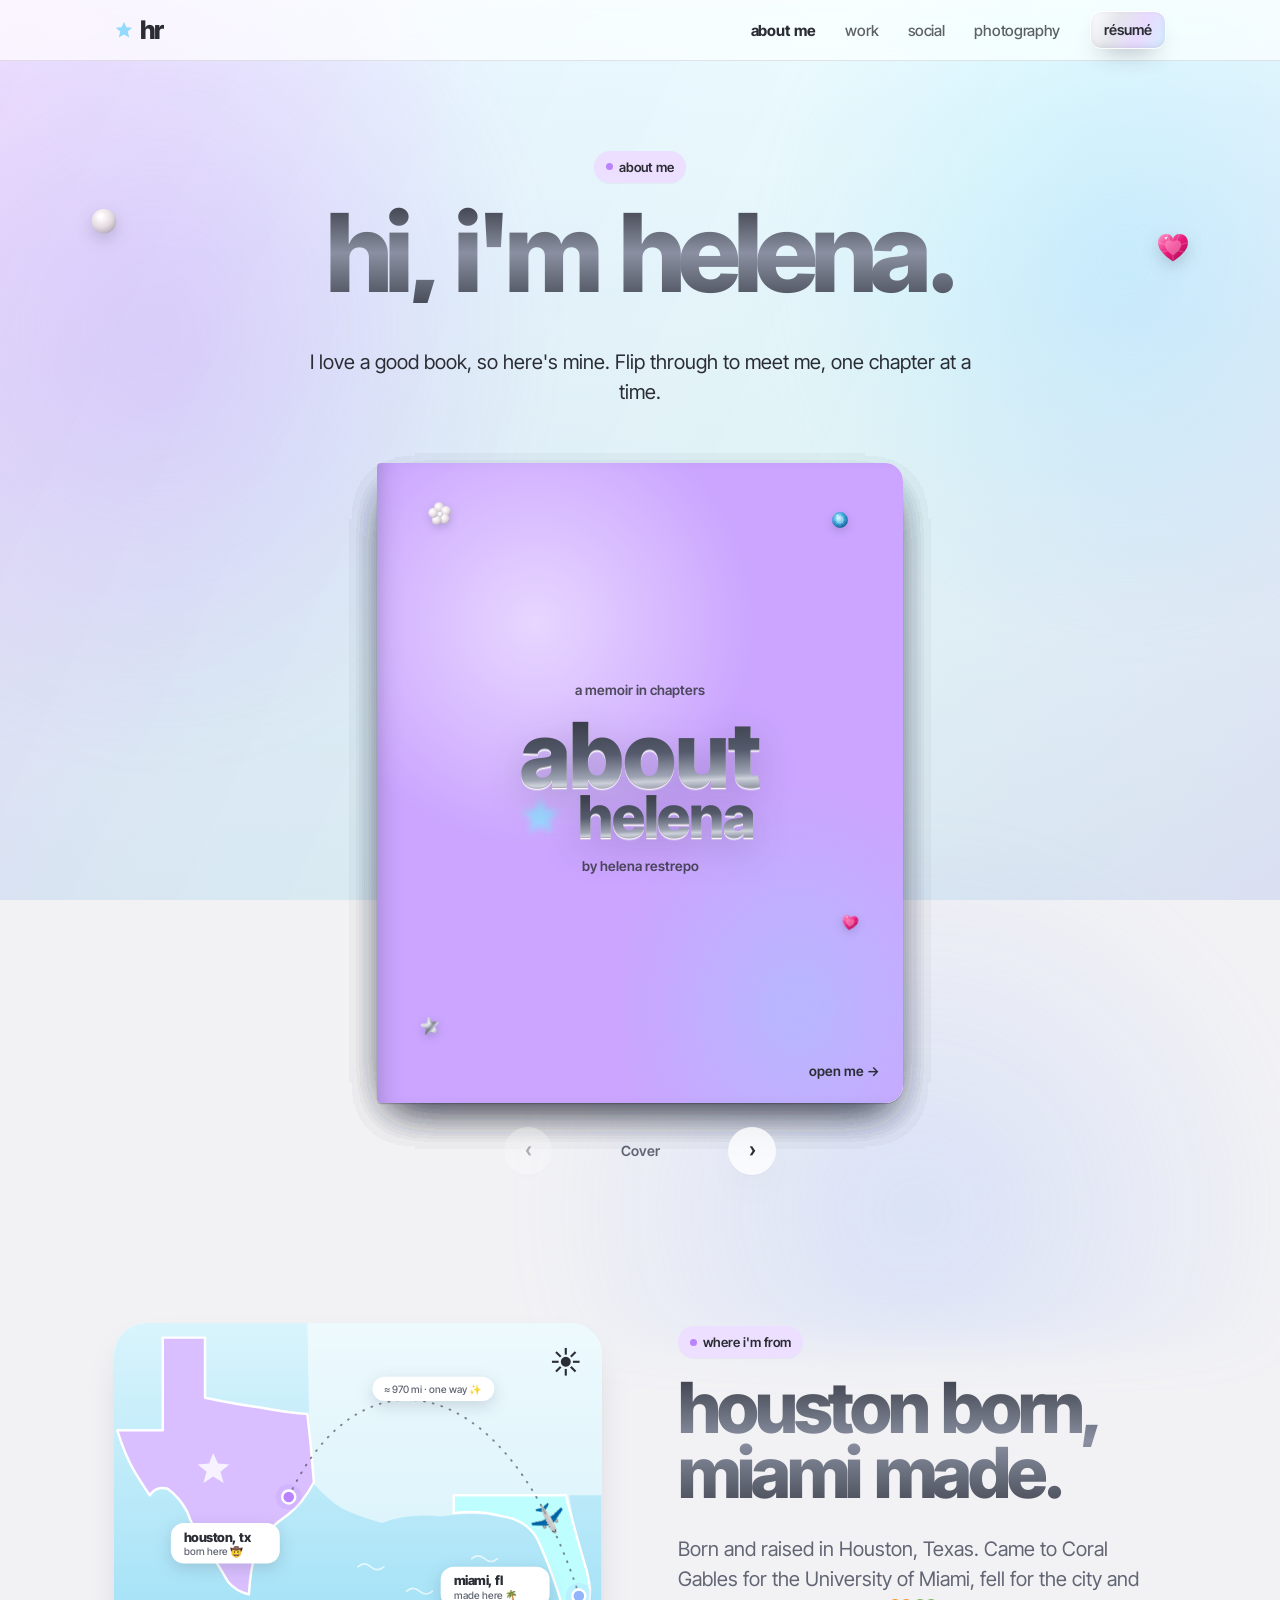
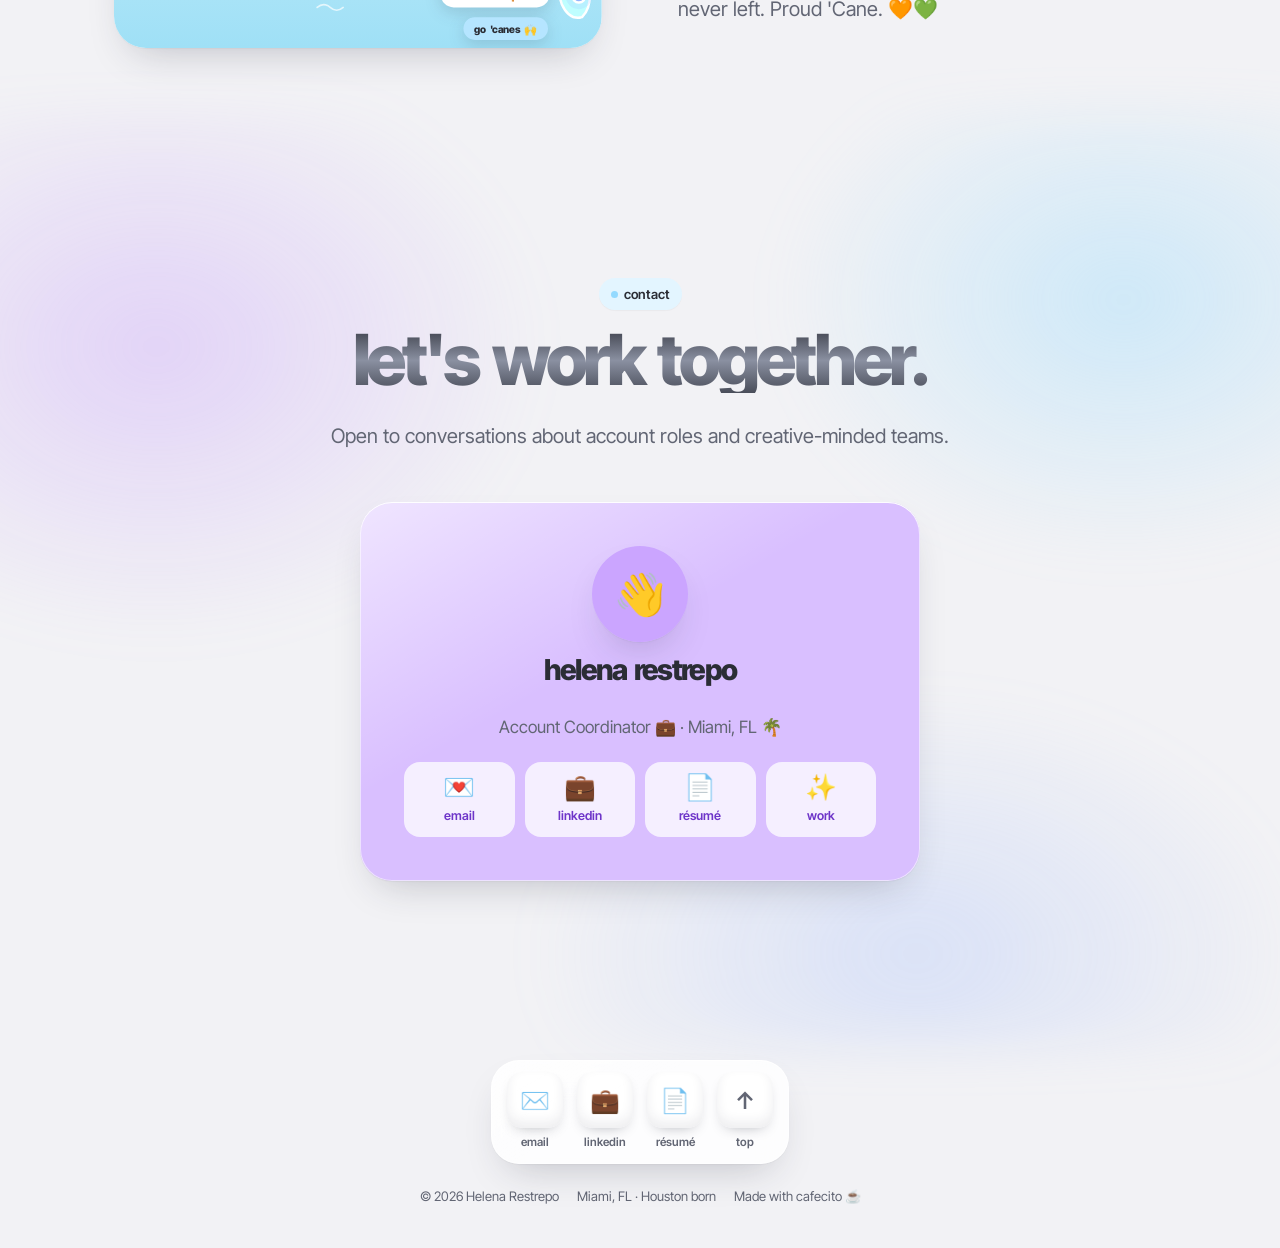
==== commit 6b5a6b75: "Palette: purple, periwinkle, sky and aqua replace pink, orange, blue and yellow Co-Authored-By: Clau" ====
--- a/about.html
+++ b/about.html
@@ -10,13 +10,13 @@
   <meta property="og:description" content="About Helena Restrepo: Account Coordinator at GlueIQ, University of Miami alum, Houston born and Miami based.">
   <meta property="og:image" content="images/og-image.jpg">
   <meta property="og:type" content="website">
-  <link rel="icon" href="data:image/svg+xml,%3Csvg xmlns='http://www.w3.org/2000/svg' viewBox='0 0 64 64'%3E%3Crect width='64' height='64' rx='15' fill='%23F6B6C8'/%3E%3Ctext x='31' y='43' font-family='Helvetica Neue,Arial' font-weight='800' font-size='30' letter-spacing='-3' text-anchor='middle' fill='%232B2D35'%3Ehr%3C/text%3E%3C/svg%3E">
+  <link rel="icon" href="data:image/svg+xml,%3Csvg xmlns='http://www.w3.org/2000/svg' viewBox='0 0 64 64'%3E%3Crect width='64' height='64' rx='15' fill='%23B983FF'/%3E%3Ctext x='31' y='43' font-family='Helvetica Neue,Arial' font-weight='800' font-size='30' letter-spacing='-3' text-anchor='middle' fill='%232B2D35'%3Ehr%3C/text%3E%3C/svg%3E">
   <link rel="preconnect" href="https://fonts.googleapis.com">
   <link rel="preconnect" href="https://fonts.gstatic.com" crossorigin>
   <link href="https://fonts.googleapis.com/css2?family=Inter+Tight:wght@400;500;600;700;800&display=swap" rel="stylesheet">
-  <link rel="stylesheet" href="css/styles.css?v=31">
+  <link rel="stylesheet" href="css/styles.css?v=32">
   <script>document.documentElement.classList.add('js');</script>
-  <script src="js/main.js?v=31" defer></script>
+  <script src="js/main.js?v=32" defer></script>
 </head>
 <body>
   <a class="skip-link" href="#main">Skip to content</a>
@@ -187,10 +187,10 @@
       <!-- the rest of the Gulf Coast, faint -->
       <path d="M238 0 H600 V212 L560 212 Q566 252 582 306 Q592 346 576 362 Q560 366 551 346 Q538 302 520 264 Q506 242 478 238 Q440 232 402 238 Q362 234 330 246 Q300 238 280 228 Q262 216 246 198 L240 112 Z" fill="#fff" opacity=".55"/>
       <!-- Texas -->
-      <path class="state" d="M60 18 H112 V92 Q150 100 180 104 Q210 110 238 112 L242 150 L246 196 Q232 222 214 236 Q190 252 178 272 Q168 296 166 334 Q150 330 140 318 Q124 290 110 270 Q96 250 90 232 Q80 214 66 204 Q52 200 44 212 Q36 200 26 184 Q14 164 4 132 L60 132 Z" fill="#F9C4D8" stroke="#fff" stroke-width="3" stroke-linejoin="round"/>
+      <path class="state" d="M60 18 H112 V92 Q150 100 180 104 Q210 110 238 112 L242 150 L246 196 Q232 222 214 236 Q190 252 178 272 Q168 296 166 334 Q150 330 140 318 Q124 290 110 270 Q96 250 90 232 Q80 214 66 204 Q52 200 44 212 Q36 200 26 184 Q14 164 4 132 L60 132 Z" fill="#D9BFFF" stroke="#fff" stroke-width="3" stroke-linejoin="round"/>
       <path d="M122 160 l6 13 14 1 -11 9 4 14 -13 -8 -12 8 4 -14 -11 -9 14 -1 z" fill="#fff" opacity=".8"/>
       <!-- Florida -->
-      <path class="state" d="M418 212 H556 Q566 252 582 306 Q592 346 576 362 Q560 366 551 346 Q538 302 520 264 Q506 242 478 238 Q448 230 418 234 Z" fill="#FBE48F" stroke="#fff" stroke-width="3" stroke-linejoin="round"/>
+      <path class="state" d="M418 212 H556 Q566 252 582 306 Q592 346 576 362 Q560 366 551 346 Q538 302 520 264 Q506 242 478 238 Q448 230 418 234 Z" fill="#BFFEFF" stroke="#fff" stroke-width="3" stroke-linejoin="round"/>
       <!-- little waves -->
       <g fill="none" stroke="#fff" stroke-width="2" stroke-linecap="round" opacity=".7">
         <path d="M300 300 q8 -7 16 0 t16 0"/><path d="M360 330 q8 -7 16 0 t16 0"/><path d="M250 350 q8 -7 16 0 t16 0"/><path d="M440 290 q8 -7 16 0 t16 0"/>
@@ -205,18 +205,18 @@
       </g>
       <!-- pins -->
       <g transform="translate(215 214)">
-        <circle r="10" fill="#EC5A8C" opacity=".25"><animate attributeName="r" values="10;22;10" dur="2.4s" repeatCount="indefinite"/><animate attributeName="opacity" values=".35;0;.35" dur="2.4s" repeatCount="indefinite"/></circle>
-        <circle r="8" fill="#EC5A8C" stroke="#fff" stroke-width="3"/>
+        <circle r="10" fill="#B983FF" opacity=".25"><animate attributeName="r" values="10;22;10" dur="2.4s" repeatCount="indefinite"/><animate attributeName="opacity" values=".35;0;.35" dur="2.4s" repeatCount="indefinite"/></circle>
+        <circle r="8" fill="#B983FF" stroke="#fff" stroke-width="3"/>
       </g>
       <g transform="translate(572 336)">
-        <circle r="10" fill="#45BDF0" opacity=".25"><animate attributeName="r" values="10;22;10" dur="2.4s" begin="1.2s" repeatCount="indefinite"/><animate attributeName="opacity" values=".35;0;.35" dur="2.4s" begin="1.2s" repeatCount="indefinite"/></circle>
-        <circle r="8" fill="#45BDF0" stroke="#fff" stroke-width="3"/>
+        <circle r="10" fill="#94B3FD" opacity=".25"><animate attributeName="r" values="10;22;10" dur="2.4s" begin="1.2s" repeatCount="indefinite"/><animate attributeName="opacity" values=".35;0;.35" dur="2.4s" begin="1.2s" repeatCount="indefinite"/></circle>
+        <circle r="8" fill="#94B3FD" stroke="#fff" stroke-width="3"/>
       </g>
       <!-- labels -->
       <g class="tag" transform="translate(70 246)"><rect width="134" height="50" rx="16" fill="#fff"/><text x="16" y="23" class="t-strong" font-size="16">houston, tx</text><text x="16" y="40" class="t-soft" font-size="12.5">born here 🤠</text></g>
       <g class="tag" transform="translate(402 300)"><rect width="134" height="50" rx="16" fill="#fff"/><text x="16" y="23" class="t-strong" font-size="16">miami, fl</text><text x="16" y="40" class="t-soft" font-size="12.5">made here 🌴</text></g>
       <g class="tag" transform="translate(318 66)"><rect width="150" height="30" rx="15" fill="#fff"/><text x="75" y="20" text-anchor="middle" class="t-soft" font-size="12.5">≈ 970 mi · one way ✨</text></g>
-      <g class="tag" transform="translate(430 362)"><rect width="104" height="28" rx="14" fill="#FFC896"/><text x="52" y="19" text-anchor="middle" class="t-strong" font-size="12.5">go 'canes 🙌</text></g>
+      <g class="tag" transform="translate(430 362)"><rect width="104" height="28" rx="14" fill="#B5E5FF"/><text x="52" y="19" text-anchor="middle" class="t-strong" font-size="12.5">go 'canes 🙌</text></g>
     </svg></div>
         <div class="reveal">
           <span class="label-chip" style="--c:var(--pink)">where i'm from</span>
--- a/css/styles.css
+++ b/css/styles.css
@@ -16,18 +16,20 @@
   /* chrome finish for the name + big headlines */
   --chrome: linear-gradient(180deg, #3E414C 0%, #8A90A1 50%, #4A4E5A 100%);
   --chrome-holo: linear-gradient(178deg, #353844 0%, #555B6C 30%, #9EA4B3 47%, #CDD1DA 51%, #7E8496 60%, #474B58 80%, #363945 100%);
-  --blush: #F6B6C8;
-  --pink: #EC5A8C;
-  --pink-text: #B83E6A;      /* hot pink deepened for small text */
-  --yellow: #F7D23E;
-  --orange: #F7913D;
-  --blue: #45BDF0;
+  /* palette: purple #B983FF · periwinkle #94B3FD · sky #94DAFF · aqua #99FEFF
+     (variable names kept from the old scheme: pink=purple, orange=periwinkle, blue=sky, yellow=aqua) */
+  --blush: #CBA5FF;
+  --pink: #B983FF;
+  --pink-text: #6E35C9;      /* purple deepened for small text */
+  --yellow: #99FEFF;
+  --orange: #94B3FD;
+  --blue: #94DAFF;
   /* module colors: the color lives on cards and buttons */
-  --blue-soft: #86DBF7;
-  --orange-soft: #FFC896;
-  --yellow-soft: #FBE48F;
-  --blush-soft: #F9C4D8;
-  --holo: linear-gradient(115deg, #FFFFFF 0%, #E4E6EC 16%, #F6DCE9 30%, #D8F1FA 46%, #F8F0DA 60%, #E4E6EC 76%, #FFFFFF 100%);
+  --blue-soft: #B5E5FF;
+  --orange-soft: #B9CCFE;
+  --yellow-soft: #BFFEFF;
+  --blush-soft: #D9BFFF;
+  --holo: linear-gradient(115deg, #FFFFFF 0%, #E4E6EC 16%, #E8DAFF 30%, #D6EEFF 46%, #DDFEFF 60%, #E4E6EC 76%, #FFFFFF 100%);
 
   --font: "Inter Tight", "Helvetica Neue", Helvetica, Arial, sans-serif;
 
@@ -59,7 +61,7 @@
 body::before {
   content: ""; position: fixed; inset: 0; z-index: -1; pointer-events: none;
   background:
-    linear-gradient(115deg, rgba(255, 196, 222, .22) 0%, rgba(134, 219, 247, .2) 32%, rgba(255, 240, 196, .18) 64%, rgba(255, 214, 180, .18) 100%);
+    linear-gradient(115deg, rgba(185, 131, 255, .22) 0%, rgba(148, 218, 255, .2) 32%, rgba(153, 254, 255, .18) 64%, rgba(148, 179, 253, .18) 100%);
 }
 img { max-width: 100%; display: block; }
 a { color: inherit; }
@@ -105,9 +107,9 @@
 .aura::before {
   content: ""; position: absolute; inset: -6% -4% auto; height: 112%; z-index: -1; pointer-events: none;
   background:
-    radial-gradient(40% 45% at 15% 25%, rgba(247, 178, 204, .28), transparent 70%),
-    radial-gradient(36% 40% at 85% 20%, rgba(134, 219, 247, .38), transparent 70%),
-    radial-gradient(40% 40% at 70% 90%, rgba(255, 200, 150, .26), transparent 70%);
+    radial-gradient(40% 45% at 15% 25%, rgba(185, 131, 255, .28), transparent 70%),
+    radial-gradient(36% 40% at 85% 20%, rgba(148, 218, 255, .38), transparent 70%),
+    radial-gradient(40% 40% at 70% 90%, rgba(148, 179, 253, .26), transparent 70%);
   filter: blur(24px);
 }
 
@@ -122,11 +124,11 @@
 .btn:active { transform: scale(.97); }
 .btn-ink { background: var(--holo); background-size: 240% 100%; color: var(--ink); box-shadow: 0 12px 24px -12px rgba(40, 44, 60, .45), inset 0 1px 0 #fff, inset 0 0 0 1px rgba(255, 255, 255, .9), inset 0 -2px 6px rgba(40, 44, 60, .12); transition: transform .25s var(--spring), background-position .6s var(--ease); }
 .btn-ink:hover { background-position: 100% 0; }
-.btn-glass { background: var(--yellow-soft); color: var(--ink); box-shadow: 0 12px 24px -14px rgba(180, 140, 40, .55), inset 0 1px 0 rgba(255, 255, 255, .8); }
-.btn-row .btn-glass + .btn-glass { background: var(--blue-soft); box-shadow: 0 12px 24px -14px rgba(40, 150, 200, .45), inset 0 1px 0 rgba(255, 255, 255, .8); }
+.btn-glass { background: var(--yellow-soft); color: var(--ink); box-shadow: 0 12px 24px -14px rgba(40, 170, 180, .55), inset 0 1px 0 rgba(255, 255, 255, .8); }
+.btn-row .btn-glass + .btn-glass { background: var(--blue-soft); box-shadow: 0 12px 24px -14px rgba(70, 130, 220, .45), inset 0 1px 0 rgba(255, 255, 255, .8); }
 .nav-toggle.btn-glass { background: var(--blush-soft); }
-.btn-pink { background: var(--pink); color: #fff; box-shadow: 0 10px 22px -12px rgba(236, 90, 140, .8); }
-.btn-pink:hover { background: #E2457B; }
+.btn-pink { background: var(--pink); color: #fff; box-shadow: 0 10px 22px -12px rgba(185, 131, 255, .8); }
+.btn-pink:hover { background: #A66BF5; }
 .btn-sm { min-height: 38px; padding: 0 1em; font-size: .9rem; border-radius: 11px; }
 .btn-row { display: flex; flex-wrap: wrap; gap: 10px; }
 .btn-row.center { justify-content: center; }
@@ -440,7 +442,7 @@
 .page-cover {
   justify-content: center; align-items: center; text-align: center; gap: 16px;
   background: var(--blush);
-  background-image: radial-gradient(60% 50% at 30% 25%, rgba(255, 255, 255, .55), transparent 70%), radial-gradient(50% 50% at 80% 85%, rgba(69, 189, 240, .35), transparent 70%);
+  background-image: radial-gradient(60% 50% at 30% 25%, rgba(255, 255, 255, .55), transparent 70%), radial-gradient(50% 50% at 80% 85%, rgba(148, 218, 255, .35), transparent 70%);
 }
 .page-cover .deco { position: absolute; }
 .page-cover .lockup .l1 { font-size: clamp(3.6rem, 7vw, 5.6rem); }
@@ -558,7 +560,7 @@
   background:
     radial-gradient(circle at 32% 26%, rgba(255, 255, 255, .95) 0 11%, rgba(255, 255, 255, 0) 32%),
     radial-gradient(circle at 70% 80%, rgba(40, 44, 60, .18), transparent 55%),
-    conic-gradient(from var(--holo-a), #F2BFD6, #8FDDF7, #FBE48F, #FFC896, #DCE0E8, #8FDDF7, #F2BFD6);
+    conic-gradient(from var(--holo-a), #D9C2FF, #94DAFF, #99FEFF, #94B3FD, #DCE0E8, #94DAFF, #D9C2FF);
   box-shadow: inset -5px -7px 12px rgba(40, 44, 60, .3), inset 3px 4px 8px rgba(255, 255, 255, .9), 0 10px 22px -6px rgba(40, 44, 60, .35);
   transition: width .3s var(--spring), height .3s var(--spring), margin .3s var(--spring), opacity .3s var(--ease);
   animation: holo-spin 5s linear infinite;
@@ -596,7 +598,7 @@
 a.glass { position: relative; }
 a.glass::after {
   content: ""; position: absolute; inset: 0; border-radius: inherit; pointer-events: none;
-  background: linear-gradient(105deg, transparent 38%, rgba(255, 255, 255, .55) 47%, rgba(214, 240, 250, .45) 51%, rgba(246, 220, 233, .4) 55%, transparent 64%);
+  background: linear-gradient(105deg, transparent 38%, rgba(255, 255, 255, .55) 47%, rgba(214, 240, 250, .45) 51%, rgba(226, 210, 255, .4) 55%, transparent 64%);
   background-size: 260% 100%; background-position: 130% 0; transition: background-position 1.1s var(--ease);
 }
 a.glass:hover::after { background-position: -30% 0; }
@@ -632,7 +634,7 @@
 .home-app .count {
   position: absolute; top: -7px; right: -7px; min-width: 26px; height: 26px; padding: 0 7px; border-radius: 13px;
   display: grid; place-items: center; background: var(--pink); color: #fff; font-size: .8rem; font-weight: 700; letter-spacing: 0;
-  box-shadow: 0 4px 10px -3px rgba(236, 90, 140, .7), 0 0 0 2px #fff;
+  box-shadow: 0 4px 10px -3px rgba(185, 131, 255, .7), 0 0 0 2px #fff;
 }
 .explore .brands { font-size: clamp(.95rem, 1.6vw, 1.1rem); opacity: .85; }
 @media (max-width: 900px) { .hero { min-height: 0; } }
@@ -725,14 +727,14 @@
 .slide .window .ph { width: 100%; height: 100%; }
 .slide .window .ph::before { font-size: 3.2cqw; }
 /* printed (pink) mount text */
-.print { position: absolute; font-family: ui-monospace, "SF Mono", Menlo, Consolas, monospace; color: #E0668E; font-size: 3.6cqw; letter-spacing: .14em; text-transform: uppercase; line-height: 1.15; opacity: .9; }
+.print { position: absolute; font-family: ui-monospace, "SF Mono", Menlo, Consolas, monospace; color: #8B57E6; font-size: 3.6cqw; letter-spacing: .14em; text-transform: uppercase; line-height: 1.15; opacity: .9; }
 .print.num { top: 5%; left: 6%; font-size: 4.8cqw; letter-spacing: 0; color: #B9B3AE; }
 .print.datestamp { top: 5.6%; right: 6%; }
 .print.color { top: 4%; left: 0; right: 0; text-align: center; font-size: 3cqw; letter-spacing: .3em; }
 .print.color b { display: block; font-family: Georgia, "Times New Roman", serif; font-weight: 800; font-size: 6.4cqw; letter-spacing: 0; text-transform: none; }
 .print.project { top: 4.5%; left: 0; right: 0; text-align: center; rotate: 180deg; font-size: 3cqw; font-weight: 700; letter-spacing: .06em; }
 .print.side { right: 3.5%; top: 50%; translate: 0 -50%; writing-mode: vertical-rl; opacity: .6; }
-.print.line { left: 6%; right: 6%; text-align: left; font-size: 3cqw; font-weight: 700; letter-spacing: .06em; padding-bottom: .6cqw; border-bottom: 1.5px dotted #E0668E; }
+.print.line { left: 6%; right: 6%; text-align: left; font-size: 3cqw; font-weight: 700; letter-spacing: .06em; padding-bottom: .6cqw; border-bottom: 1.5px dotted #8B57E6; }
 .print.l1 { bottom: 14%; } .print.l2 { bottom: 5%; right: 40%; }
 /* handwritten fill-ins */
 .hand { position: absolute; font-family: var(--hand), cursive; color: var(--ink-h, #2C2E36); font-size: calc(var(--hs, 7) * 1cqw); line-height: 1; white-space: nowrap; overflow: hidden; text-overflow: ellipsis; text-transform: none; letter-spacing: 0; }
@@ -814,3 +816,8 @@
 a.glass.roster-card { display: grid; }
 .roster-card > * { min-width: 0; }
 .roster-card .link-more { justify-self: start; }
+
+/* contrast with the lighter purple accent */
+.btn-pink { color: var(--ink); }
+.home-app .count { background: var(--pink-text); }
+.bubble.me { background: var(--pink-text); }
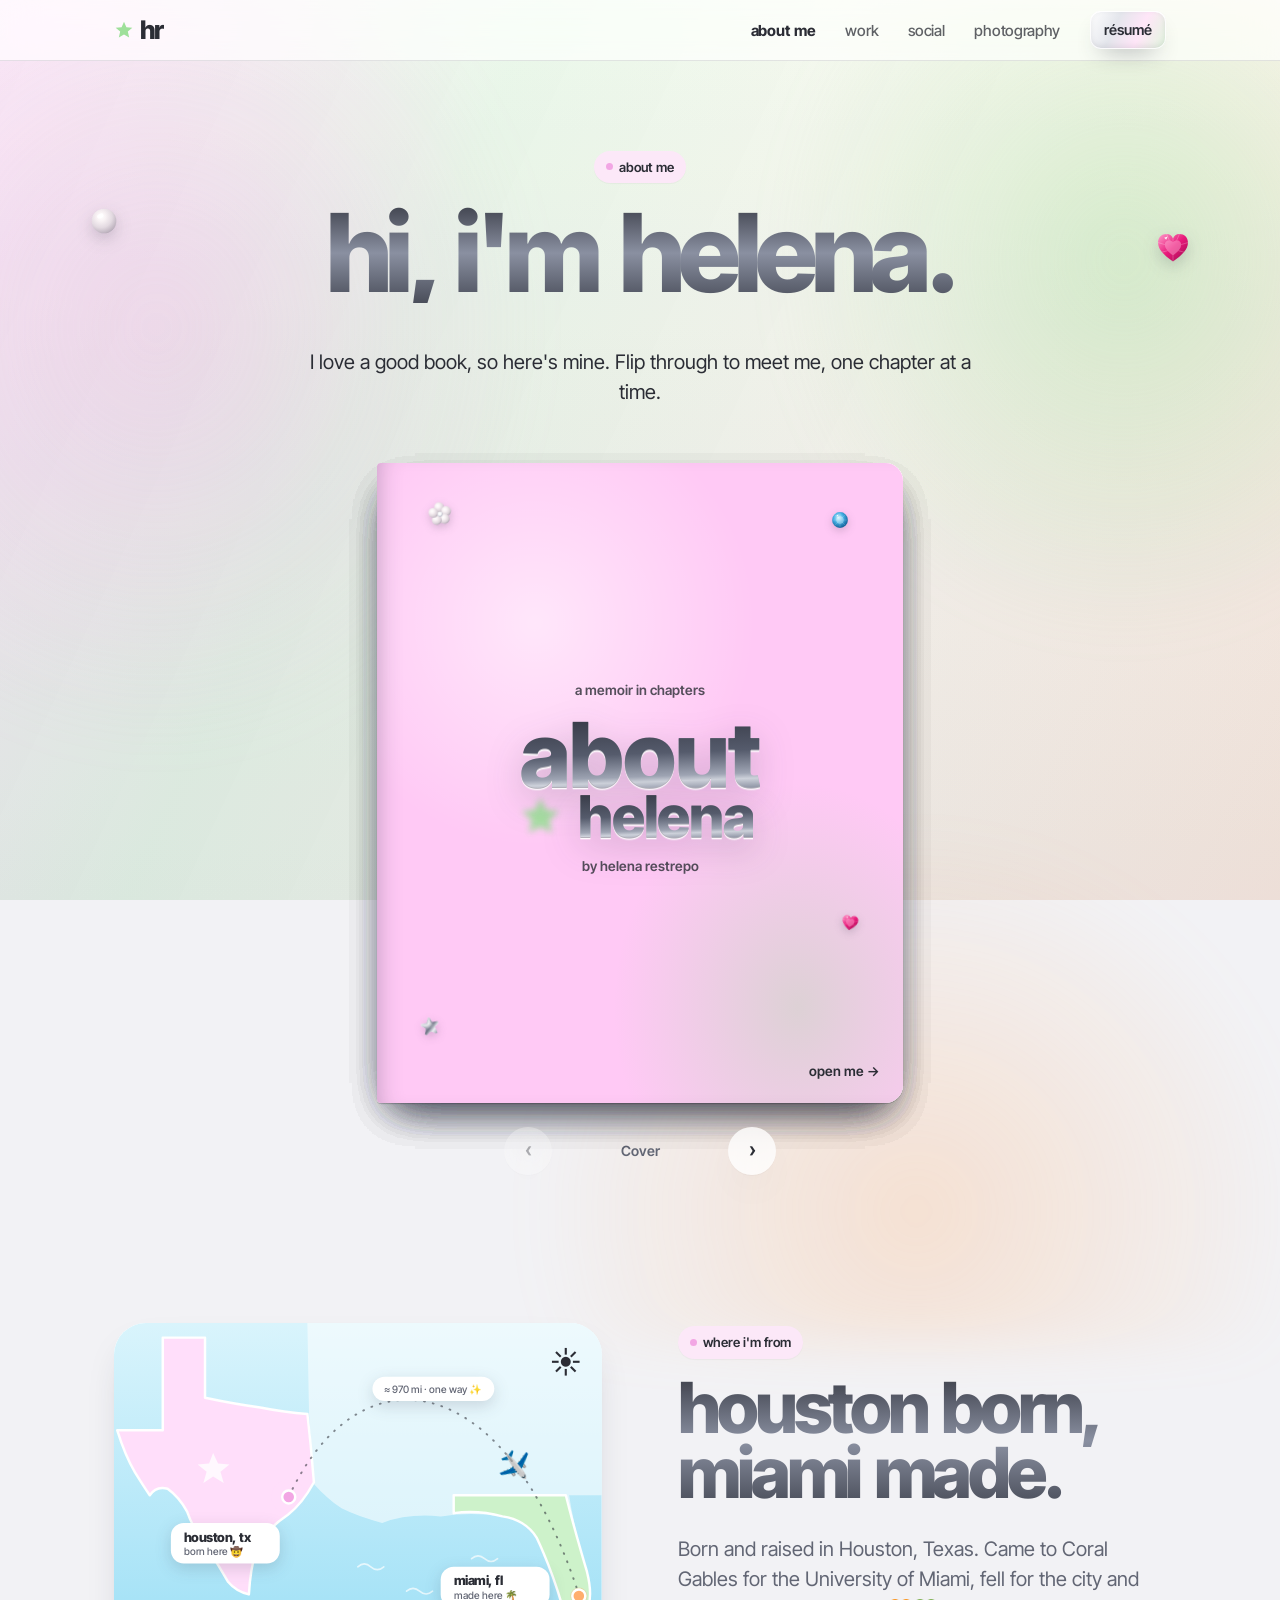
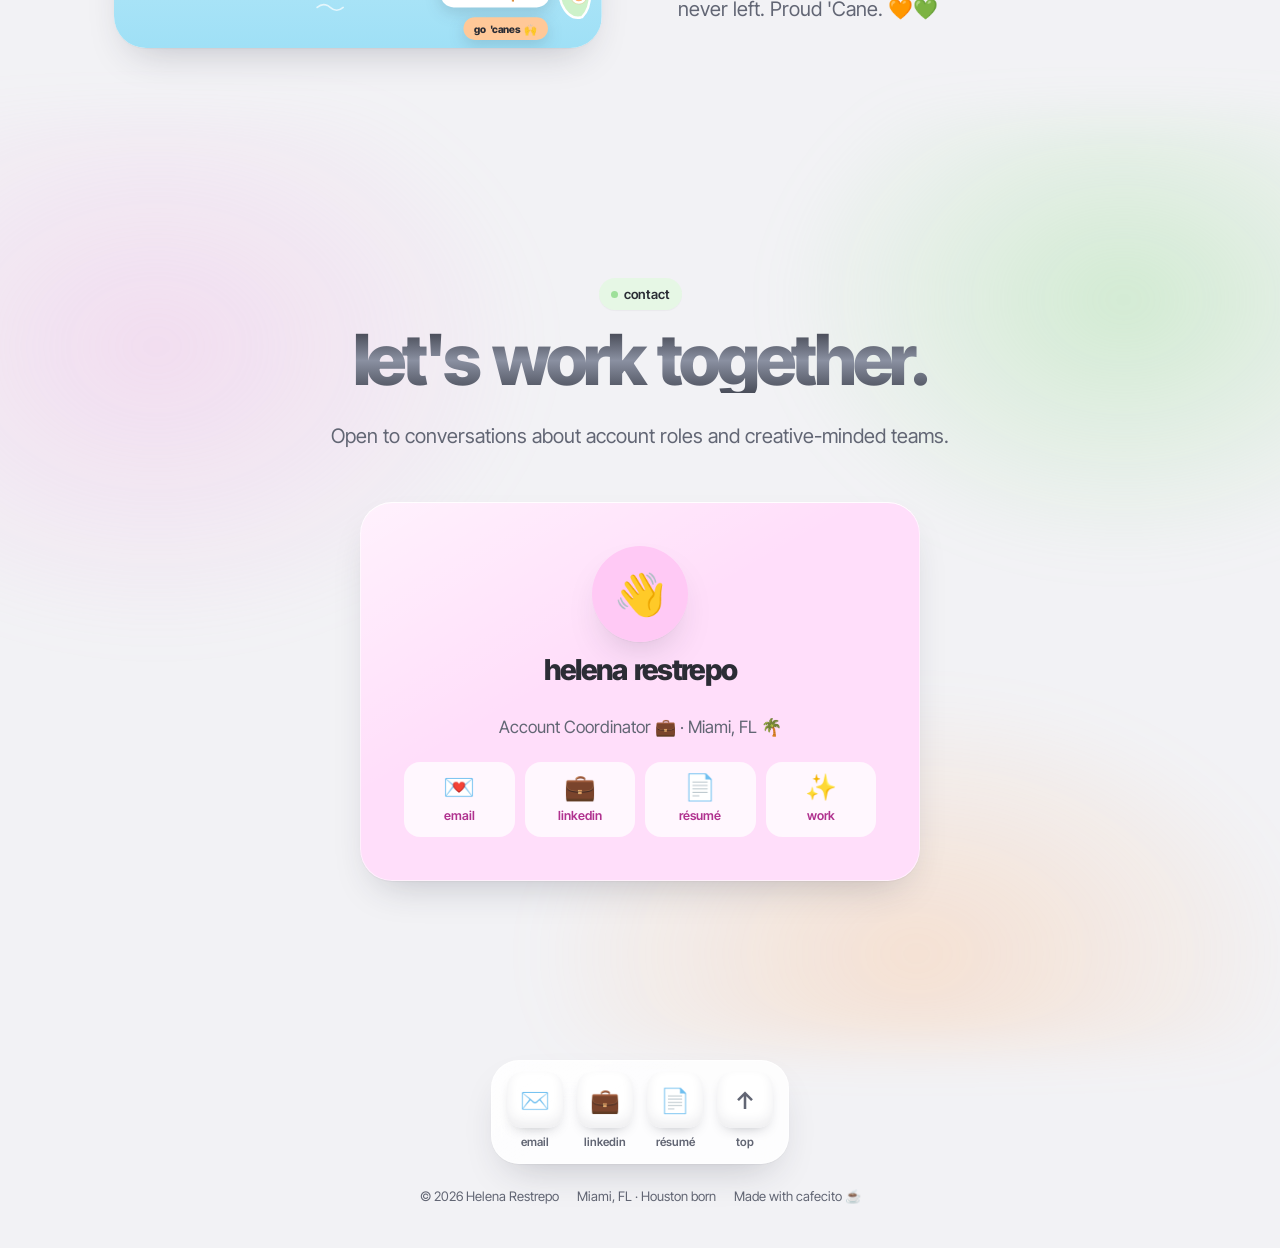
==== commit d13214f5: "Palette: cream, mint, pink and peach; Work budgets stat back to $2.4M+ Co-Authored-By: Claude Opus 5" ====
--- a/about.html
+++ b/about.html
@@ -10,13 +10,13 @@
   <meta property="og:description" content="About Helena Restrepo: Account Coordinator at GlueIQ, University of Miami alum, Houston born and Miami based.">
   <meta property="og:image" content="images/og-image.jpg">
   <meta property="og:type" content="website">
-  <link rel="icon" href="data:image/svg+xml,%3Csvg xmlns='http://www.w3.org/2000/svg' viewBox='0 0 64 64'%3E%3Crect width='64' height='64' rx='15' fill='%23B983FF'/%3E%3Ctext x='31' y='43' font-family='Helvetica Neue,Arial' font-weight='800' font-size='30' letter-spacing='-3' text-anchor='middle' fill='%232B2D35'%3Ehr%3C/text%3E%3C/svg%3E">
+  <link rel="icon" href="data:image/svg+xml,%3Csvg xmlns='http://www.w3.org/2000/svg' viewBox='0 0 64 64'%3E%3Crect width='64' height='64' rx='15' fill='%23F2A6E4'/%3E%3Ctext x='31' y='43' font-family='Helvetica Neue,Arial' font-weight='800' font-size='30' letter-spacing='-3' text-anchor='middle' fill='%232B2D35'%3Ehr%3C/text%3E%3C/svg%3E">
   <link rel="preconnect" href="https://fonts.googleapis.com">
   <link rel="preconnect" href="https://fonts.gstatic.com" crossorigin>
   <link href="https://fonts.googleapis.com/css2?family=Inter+Tight:wght@400;500;600;700;800&display=swap" rel="stylesheet">
-  <link rel="stylesheet" href="css/styles.css?v=32">
+  <link rel="stylesheet" href="css/styles.css?v=33">
   <script>document.documentElement.classList.add('js');</script>
-  <script src="js/main.js?v=32" defer></script>
+  <script src="js/main.js?v=33" defer></script>
 </head>
 <body>
   <a class="skip-link" href="#main">Skip to content</a>
@@ -187,10 +187,10 @@
       <!-- the rest of the Gulf Coast, faint -->
       <path d="M238 0 H600 V212 L560 212 Q566 252 582 306 Q592 346 576 362 Q560 366 551 346 Q538 302 520 264 Q506 242 478 238 Q440 232 402 238 Q362 234 330 246 Q300 238 280 228 Q262 216 246 198 L240 112 Z" fill="#fff" opacity=".55"/>
       <!-- Texas -->
-      <path class="state" d="M60 18 H112 V92 Q150 100 180 104 Q210 110 238 112 L242 150 L246 196 Q232 222 214 236 Q190 252 178 272 Q168 296 166 334 Q150 330 140 318 Q124 290 110 270 Q96 250 90 232 Q80 214 66 204 Q52 200 44 212 Q36 200 26 184 Q14 164 4 132 L60 132 Z" fill="#D9BFFF" stroke="#fff" stroke-width="3" stroke-linejoin="round"/>
+      <path class="state" d="M60 18 H112 V92 Q150 100 180 104 Q210 110 238 112 L242 150 L246 196 Q232 222 214 236 Q190 252 178 272 Q168 296 166 334 Q150 330 140 318 Q124 290 110 270 Q96 250 90 232 Q80 214 66 204 Q52 200 44 212 Q36 200 26 184 Q14 164 4 132 L60 132 Z" fill="#FFDEFA" stroke="#fff" stroke-width="3" stroke-linejoin="round"/>
       <path d="M122 160 l6 13 14 1 -11 9 4 14 -13 -8 -12 8 4 -14 -11 -9 14 -1 z" fill="#fff" opacity=".8"/>
       <!-- Florida -->
-      <path class="state" d="M418 212 H556 Q566 252 582 306 Q592 346 576 362 Q560 366 551 346 Q538 302 520 264 Q506 242 478 238 Q448 230 418 234 Z" fill="#BFFEFF" stroke="#fff" stroke-width="3" stroke-linejoin="round"/>
+      <path class="state" d="M418 212 H556 Q566 252 582 306 Q592 346 576 362 Q560 366 551 346 Q538 302 520 264 Q506 242 478 238 Q448 230 418 234 Z" fill="#CDF2CA" stroke="#fff" stroke-width="3" stroke-linejoin="round"/>
       <!-- little waves -->
       <g fill="none" stroke="#fff" stroke-width="2" stroke-linecap="round" opacity=".7">
         <path d="M300 300 q8 -7 16 0 t16 0"/><path d="M360 330 q8 -7 16 0 t16 0"/><path d="M250 350 q8 -7 16 0 t16 0"/><path d="M440 290 q8 -7 16 0 t16 0"/>
@@ -205,18 +205,18 @@
       </g>
       <!-- pins -->
       <g transform="translate(215 214)">
-        <circle r="10" fill="#B983FF" opacity=".25"><animate attributeName="r" values="10;22;10" dur="2.4s" repeatCount="indefinite"/><animate attributeName="opacity" values=".35;0;.35" dur="2.4s" repeatCount="indefinite"/></circle>
-        <circle r="8" fill="#B983FF" stroke="#fff" stroke-width="3"/>
+        <circle r="10" fill="#F2A6E4" opacity=".25"><animate attributeName="r" values="10;22;10" dur="2.4s" repeatCount="indefinite"/><animate attributeName="opacity" values=".35;0;.35" dur="2.4s" repeatCount="indefinite"/></circle>
+        <circle r="8" fill="#F2A6E4" stroke="#fff" stroke-width="3"/>
       </g>
       <g transform="translate(572 336)">
-        <circle r="10" fill="#94B3FD" opacity=".25"><animate attributeName="r" values="10;22;10" dur="2.4s" begin="1.2s" repeatCount="indefinite"/><animate attributeName="opacity" values=".35;0;.35" dur="2.4s" begin="1.2s" repeatCount="indefinite"/></circle>
-        <circle r="8" fill="#94B3FD" stroke="#fff" stroke-width="3"/>
+        <circle r="10" fill="#FFAE6E" opacity=".25"><animate attributeName="r" values="10;22;10" dur="2.4s" begin="1.2s" repeatCount="indefinite"/><animate attributeName="opacity" values=".35;0;.35" dur="2.4s" begin="1.2s" repeatCount="indefinite"/></circle>
+        <circle r="8" fill="#FFAE6E" stroke="#fff" stroke-width="3"/>
       </g>
       <!-- labels -->
       <g class="tag" transform="translate(70 246)"><rect width="134" height="50" rx="16" fill="#fff"/><text x="16" y="23" class="t-strong" font-size="16">houston, tx</text><text x="16" y="40" class="t-soft" font-size="12.5">born here 🤠</text></g>
       <g class="tag" transform="translate(402 300)"><rect width="134" height="50" rx="16" fill="#fff"/><text x="16" y="23" class="t-strong" font-size="16">miami, fl</text><text x="16" y="40" class="t-soft" font-size="12.5">made here 🌴</text></g>
       <g class="tag" transform="translate(318 66)"><rect width="150" height="30" rx="15" fill="#fff"/><text x="75" y="20" text-anchor="middle" class="t-soft" font-size="12.5">≈ 970 mi · one way ✨</text></g>
-      <g class="tag" transform="translate(430 362)"><rect width="104" height="28" rx="14" fill="#B5E5FF"/><text x="52" y="19" text-anchor="middle" class="t-strong" font-size="12.5">go 'canes 🙌</text></g>
+      <g class="tag" transform="translate(430 362)"><rect width="104" height="28" rx="14" fill="#FFC898"/><text x="52" y="19" text-anchor="middle" class="t-strong" font-size="12.5">go 'canes 🙌</text></g>
     </svg></div>
         <div class="reveal">
           <span class="label-chip" style="--c:var(--pink)">where i'm from</span>
--- a/css/styles.css
+++ b/css/styles.css
@@ -16,20 +16,20 @@
   /* chrome finish for the name + big headlines */
   --chrome: linear-gradient(180deg, #3E414C 0%, #8A90A1 50%, #4A4E5A 100%);
   --chrome-holo: linear-gradient(178deg, #353844 0%, #555B6C 30%, #9EA4B3 47%, #CDD1DA 51%, #7E8496 60%, #474B58 80%, #363945 100%);
-  /* palette: purple #B983FF · periwinkle #94B3FD · sky #94DAFF · aqua #99FEFF
+  /* palette: purple #F2A6E4 · periwinkle #FFAE6E · sky #9EE09A · aqua #EFE2B4
      (variable names kept from the old scheme: pink=purple, orange=periwinkle, blue=sky, yellow=aqua) */
-  --blush: #CBA5FF;
-  --pink: #B983FF;
-  --pink-text: #6E35C9;      /* purple deepened for small text */
-  --yellow: #99FEFF;
-  --orange: #94B3FD;
-  --blue: #94DAFF;
+  --blush: #FFC9F5;
+  --pink: #F2A6E4;
+  --pink-text: #B0328F;      /* deep pink for small text */
+  --yellow: #EFE2B4;
+  --orange: #FFAE6E;
+  --blue: #9EE09A;
   /* module colors: the color lives on cards and buttons */
-  --blue-soft: #B5E5FF;
-  --orange-soft: #B9CCFE;
-  --yellow-soft: #BFFEFF;
-  --blush-soft: #D9BFFF;
-  --holo: linear-gradient(115deg, #FFFFFF 0%, #E4E6EC 16%, #E8DAFF 30%, #D6EEFF 46%, #DDFEFF 60%, #E4E6EC 76%, #FFFFFF 100%);
+  --blue-soft: #CDF2CA;
+  --orange-soft: #FFC898;
+  --yellow-soft: #F9F3DF;
+  --blush-soft: #FFDEFA;
+  --holo: linear-gradient(115deg, #FFFFFF 0%, #E4E6EC 16%, #FFE6F8 30%, #E2F6DF 46%, #FFF4E2 60%, #E4E6EC 76%, #FFFFFF 100%);
 
   --font: "Inter Tight", "Helvetica Neue", Helvetica, Arial, sans-serif;
 
@@ -61,7 +61,7 @@
 body::before {
   content: ""; position: fixed; inset: 0; z-index: -1; pointer-events: none;
   background:
-    linear-gradient(115deg, rgba(185, 131, 255, .22) 0%, rgba(148, 218, 255, .2) 32%, rgba(153, 254, 255, .18) 64%, rgba(148, 179, 253, .18) 100%);
+    linear-gradient(115deg, rgba(242, 166, 228, .22) 0%, rgba(158, 224, 154, .2) 32%, rgba(239, 226, 180, .18) 64%, rgba(255, 174, 110, .18) 100%);
 }
 img { max-width: 100%; display: block; }
 a { color: inherit; }
@@ -107,9 +107,9 @@
 .aura::before {
   content: ""; position: absolute; inset: -6% -4% auto; height: 112%; z-index: -1; pointer-events: none;
   background:
-    radial-gradient(40% 45% at 15% 25%, rgba(185, 131, 255, .28), transparent 70%),
-    radial-gradient(36% 40% at 85% 20%, rgba(148, 218, 255, .38), transparent 70%),
-    radial-gradient(40% 40% at 70% 90%, rgba(148, 179, 253, .26), transparent 70%);
+    radial-gradient(40% 45% at 15% 25%, rgba(242, 166, 228, .28), transparent 70%),
+    radial-gradient(36% 40% at 85% 20%, rgba(158, 224, 154, .38), transparent 70%),
+    radial-gradient(40% 40% at 70% 90%, rgba(255, 174, 110, .26), transparent 70%);
   filter: blur(24px);
 }
 
@@ -124,11 +124,11 @@
 .btn:active { transform: scale(.97); }
 .btn-ink { background: var(--holo); background-size: 240% 100%; color: var(--ink); box-shadow: 0 12px 24px -12px rgba(40, 44, 60, .45), inset 0 1px 0 #fff, inset 0 0 0 1px rgba(255, 255, 255, .9), inset 0 -2px 6px rgba(40, 44, 60, .12); transition: transform .25s var(--spring), background-position .6s var(--ease); }
 .btn-ink:hover { background-position: 100% 0; }
-.btn-glass { background: var(--yellow-soft); color: var(--ink); box-shadow: 0 12px 24px -14px rgba(40, 170, 180, .55), inset 0 1px 0 rgba(255, 255, 255, .8); }
-.btn-row .btn-glass + .btn-glass { background: var(--blue-soft); box-shadow: 0 12px 24px -14px rgba(70, 130, 220, .45), inset 0 1px 0 rgba(255, 255, 255, .8); }
+.btn-glass { background: var(--yellow-soft); color: var(--ink); box-shadow: 0 12px 24px -14px rgba(190, 160, 80, .55), inset 0 1px 0 rgba(255, 255, 255, .8); }
+.btn-row .btn-glass + .btn-glass { background: var(--blue-soft); box-shadow: 0 12px 24px -14px rgba(80, 170, 90, .45), inset 0 1px 0 rgba(255, 255, 255, .8); }
 .nav-toggle.btn-glass { background: var(--blush-soft); }
-.btn-pink { background: var(--pink); color: #fff; box-shadow: 0 10px 22px -12px rgba(185, 131, 255, .8); }
-.btn-pink:hover { background: #A66BF5; }
+.btn-pink { background: var(--pink); color: #fff; box-shadow: 0 10px 22px -12px rgba(242, 166, 228, .8); }
+.btn-pink:hover { background: #E98FD8; }
 .btn-sm { min-height: 38px; padding: 0 1em; font-size: .9rem; border-radius: 11px; }
 .btn-row { display: flex; flex-wrap: wrap; gap: 10px; }
 .btn-row.center { justify-content: center; }
@@ -442,7 +442,7 @@
 .page-cover {
   justify-content: center; align-items: center; text-align: center; gap: 16px;
   background: var(--blush);
-  background-image: radial-gradient(60% 50% at 30% 25%, rgba(255, 255, 255, .55), transparent 70%), radial-gradient(50% 50% at 80% 85%, rgba(148, 218, 255, .35), transparent 70%);
+  background-image: radial-gradient(60% 50% at 30% 25%, rgba(255, 255, 255, .55), transparent 70%), radial-gradient(50% 50% at 80% 85%, rgba(158, 224, 154, .35), transparent 70%);
 }
 .page-cover .deco { position: absolute; }
 .page-cover .lockup .l1 { font-size: clamp(3.6rem, 7vw, 5.6rem); }
@@ -560,7 +560,7 @@
   background:
     radial-gradient(circle at 32% 26%, rgba(255, 255, 255, .95) 0 11%, rgba(255, 255, 255, 0) 32%),
     radial-gradient(circle at 70% 80%, rgba(40, 44, 60, .18), transparent 55%),
-    conic-gradient(from var(--holo-a), #D9C2FF, #94DAFF, #99FEFF, #94B3FD, #DCE0E8, #94DAFF, #D9C2FF);
+    conic-gradient(from var(--holo-a), #FFD3F4, #9EE09A, #EFE2B4, #FFAE6E, #DCE0E8, #9EE09A, #FFD3F4);
   box-shadow: inset -5px -7px 12px rgba(40, 44, 60, .3), inset 3px 4px 8px rgba(255, 255, 255, .9), 0 10px 22px -6px rgba(40, 44, 60, .35);
   transition: width .3s var(--spring), height .3s var(--spring), margin .3s var(--spring), opacity .3s var(--ease);
   animation: holo-spin 5s linear infinite;
@@ -598,7 +598,7 @@
 a.glass { position: relative; }
 a.glass::after {
   content: ""; position: absolute; inset: 0; border-radius: inherit; pointer-events: none;
-  background: linear-gradient(105deg, transparent 38%, rgba(255, 255, 255, .55) 47%, rgba(214, 240, 250, .45) 51%, rgba(226, 210, 255, .4) 55%, transparent 64%);
+  background: linear-gradient(105deg, transparent 38%, rgba(255, 255, 255, .55) 47%, rgba(214, 240, 250, .45) 51%, rgba(255, 222, 250, .4) 55%, transparent 64%);
   background-size: 260% 100%; background-position: 130% 0; transition: background-position 1.1s var(--ease);
 }
 a.glass:hover::after { background-position: -30% 0; }
@@ -634,7 +634,7 @@
 .home-app .count {
   position: absolute; top: -7px; right: -7px; min-width: 26px; height: 26px; padding: 0 7px; border-radius: 13px;
   display: grid; place-items: center; background: var(--pink); color: #fff; font-size: .8rem; font-weight: 700; letter-spacing: 0;
-  box-shadow: 0 4px 10px -3px rgba(185, 131, 255, .7), 0 0 0 2px #fff;
+  box-shadow: 0 4px 10px -3px rgba(242, 166, 228, .7), 0 0 0 2px #fff;
 }
 .explore .brands { font-size: clamp(.95rem, 1.6vw, 1.1rem); opacity: .85; }
 @media (max-width: 900px) { .hero { min-height: 0; } }
@@ -727,14 +727,14 @@
 .slide .window .ph { width: 100%; height: 100%; }
 .slide .window .ph::before { font-size: 3.2cqw; }
 /* printed (pink) mount text */
-.print { position: absolute; font-family: ui-monospace, "SF Mono", Menlo, Consolas, monospace; color: #8B57E6; font-size: 3.6cqw; letter-spacing: .14em; text-transform: uppercase; line-height: 1.15; opacity: .9; }
+.print { position: absolute; font-family: ui-monospace, "SF Mono", Menlo, Consolas, monospace; color: #C9578F; font-size: 3.6cqw; letter-spacing: .14em; text-transform: uppercase; line-height: 1.15; opacity: .9; }
 .print.num { top: 5%; left: 6%; font-size: 4.8cqw; letter-spacing: 0; color: #B9B3AE; }
 .print.datestamp { top: 5.6%; right: 6%; }
 .print.color { top: 4%; left: 0; right: 0; text-align: center; font-size: 3cqw; letter-spacing: .3em; }
 .print.color b { display: block; font-family: Georgia, "Times New Roman", serif; font-weight: 800; font-size: 6.4cqw; letter-spacing: 0; text-transform: none; }
 .print.project { top: 4.5%; left: 0; right: 0; text-align: center; rotate: 180deg; font-size: 3cqw; font-weight: 700; letter-spacing: .06em; }
 .print.side { right: 3.5%; top: 50%; translate: 0 -50%; writing-mode: vertical-rl; opacity: .6; }
-.print.line { left: 6%; right: 6%; text-align: left; font-size: 3cqw; font-weight: 700; letter-spacing: .06em; padding-bottom: .6cqw; border-bottom: 1.5px dotted #8B57E6; }
+.print.line { left: 6%; right: 6%; text-align: left; font-size: 3cqw; font-weight: 700; letter-spacing: .06em; padding-bottom: .6cqw; border-bottom: 1.5px dotted #C9578F; }
 .print.l1 { bottom: 14%; } .print.l2 { bottom: 5%; right: 40%; }
 /* handwritten fill-ins */
 .hand { position: absolute; font-family: var(--hand), cursive; color: var(--ink-h, #2C2E36); font-size: calc(var(--hs, 7) * 1cqw); line-height: 1; white-space: nowrap; overflow: hidden; text-overflow: ellipsis; text-transform: none; letter-spacing: 0; }
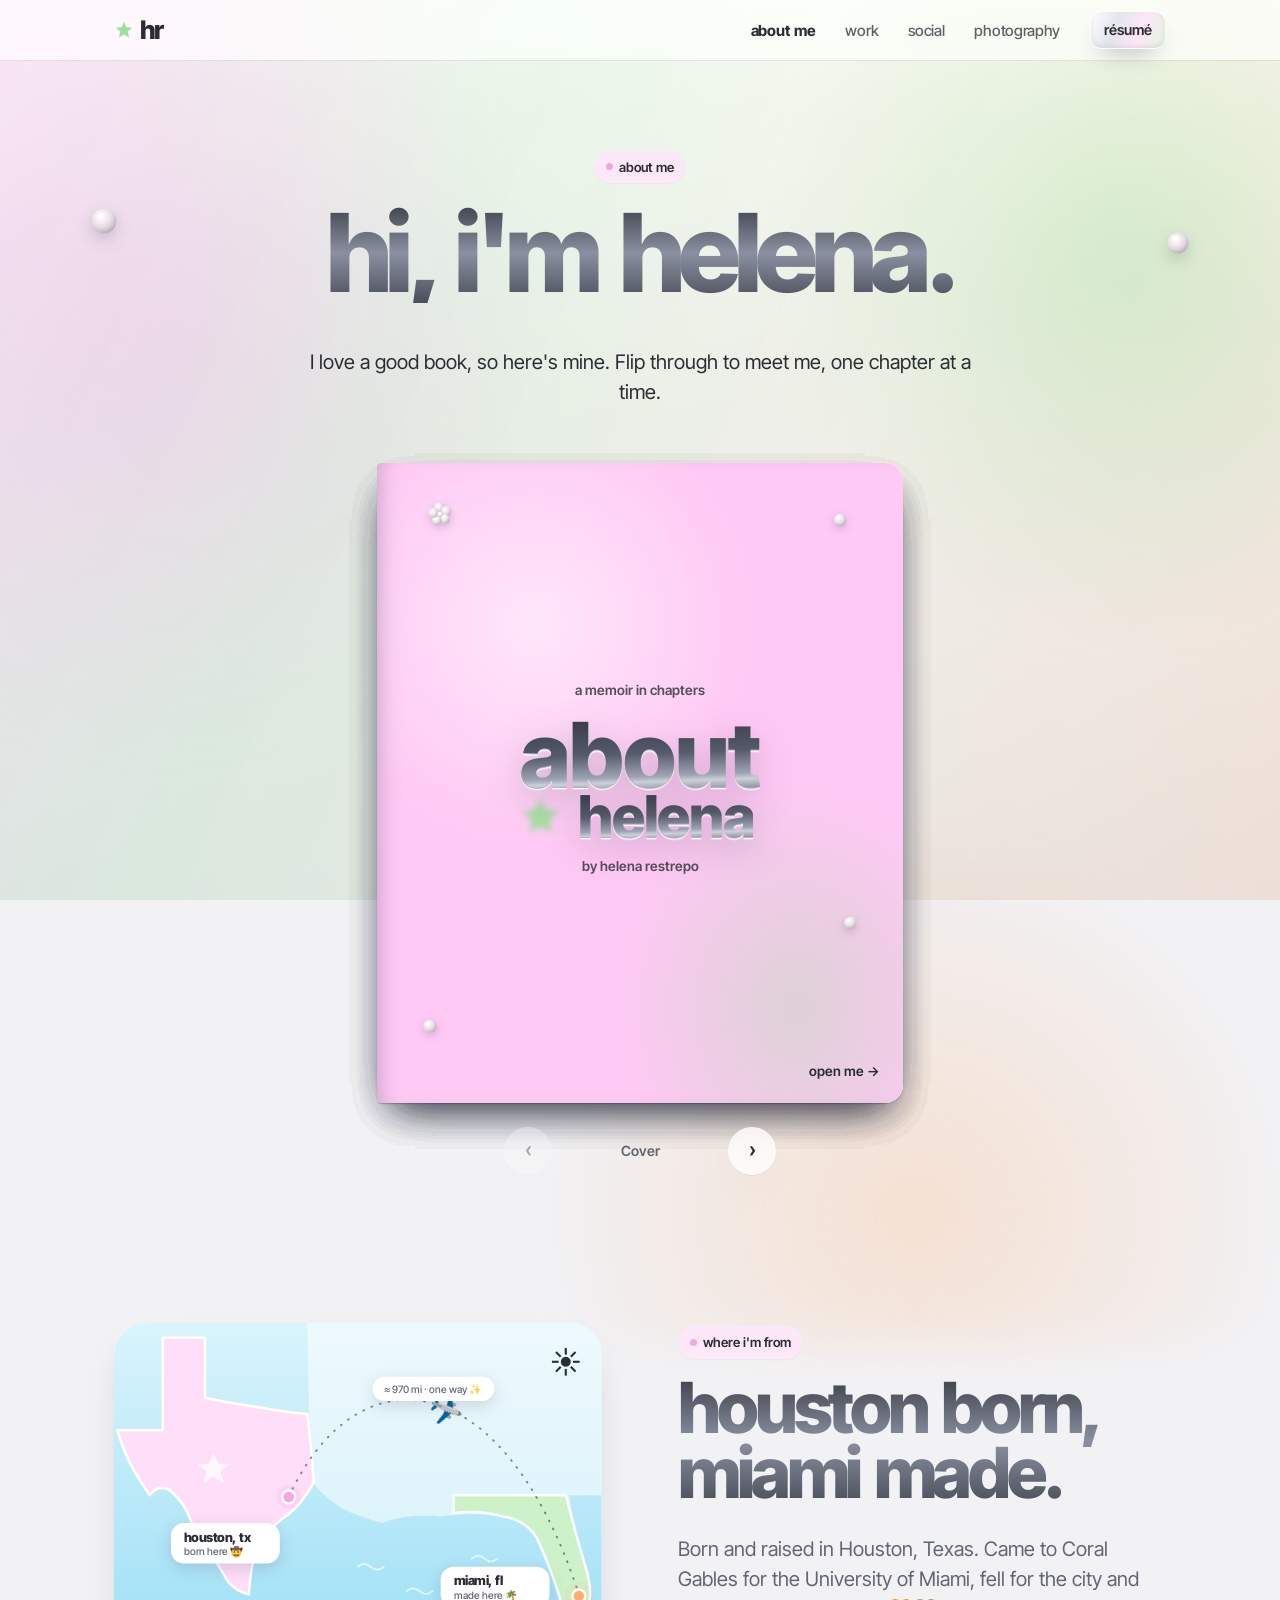
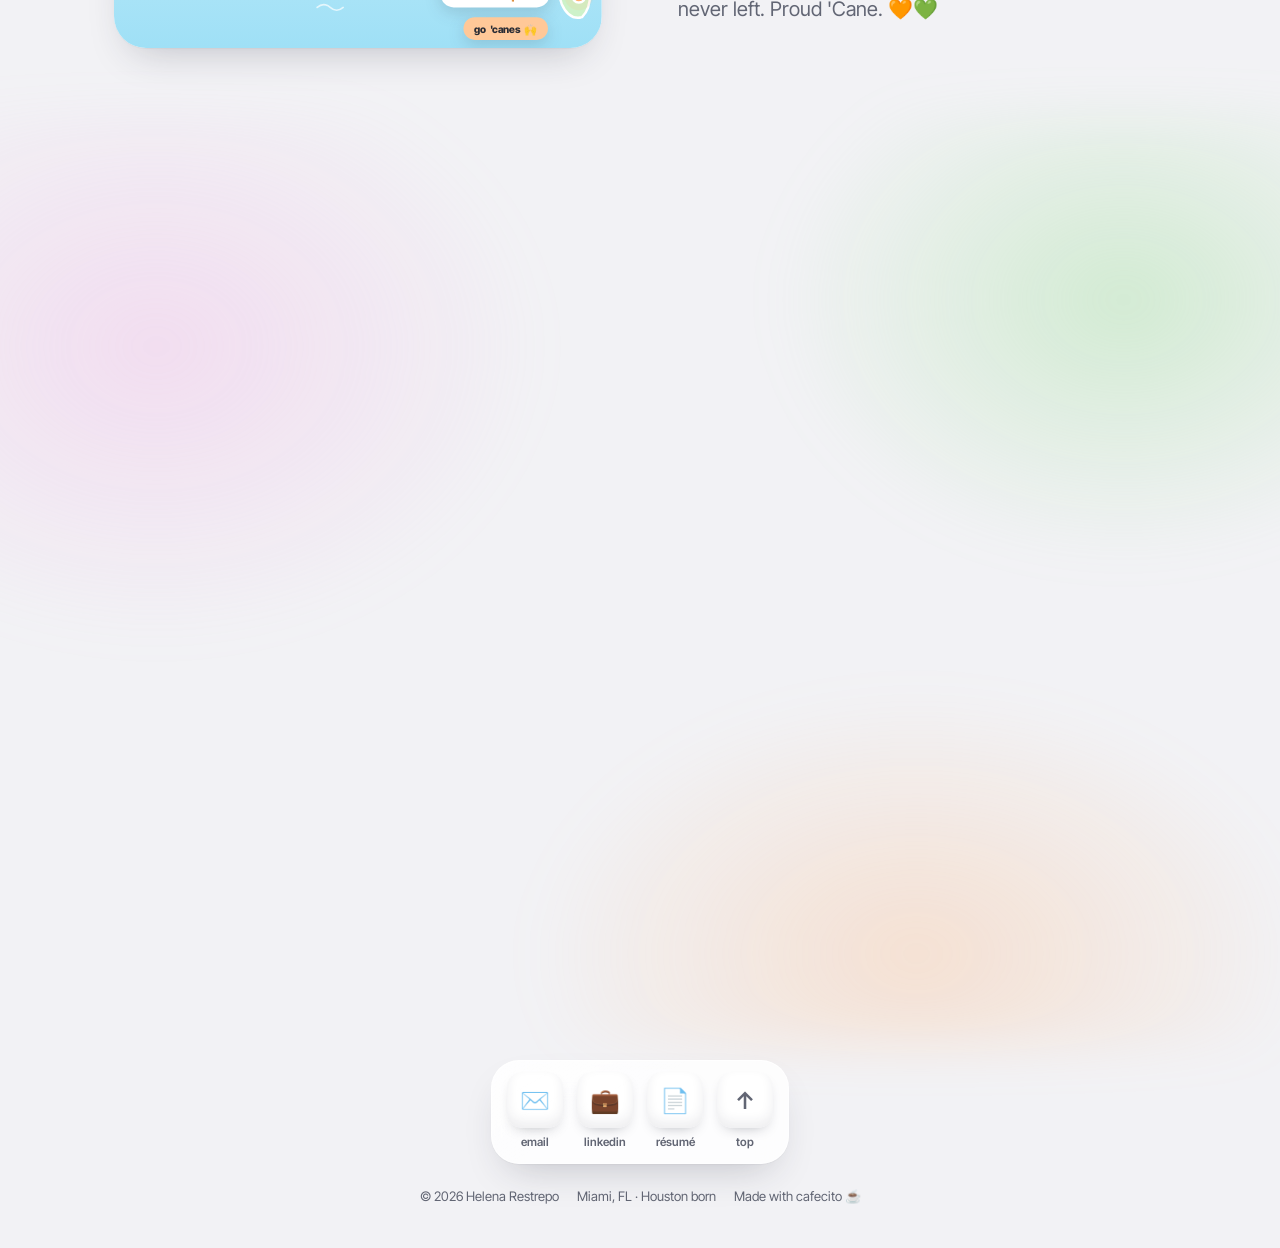
==== commit ff6e9250: "Decorations: replace gems with white pearls Co-Authored-By: Claude Opus 5.5 <noreply@anthropic.com> " ====
--- a/about.html
+++ b/about.html
@@ -14,9 +14,9 @@
   <link rel="preconnect" href="https://fonts.googleapis.com">
   <link rel="preconnect" href="https://fonts.gstatic.com" crossorigin>
   <link href="https://fonts.googleapis.com/css2?family=Inter+Tight:wght@400;500;600;700;800&display=swap" rel="stylesheet">
-  <link rel="stylesheet" href="css/styles.css?v=33">
+  <link rel="stylesheet" href="css/styles.css?v=34">
   <script>document.documentElement.classList.add('js');</script>
-  <script src="js/main.js?v=33" defer></script>
+  <script src="js/main.js?v=34" defer></script>
 </head>
 <body>
   <a class="skip-link" href="#main">Skip to content</a>
@@ -38,7 +38,7 @@
   <main id="main">
     <section class="hero aura" style="text-align:center">
       <span class="deco" style="width:28px;left:7%;top:12%"><svg viewBox="0 0 100 100" aria-hidden="true"><defs><radialGradient id="pearl" cx=".38" cy=".32" r=".75"><stop offset="0" stop-color="#FFFFFF"/><stop offset=".25" stop-color="#F8F2F4"/><stop offset=".6" stop-color="#E3DAE1"/><stop offset=".9" stop-color="#BFB4C0"/><stop offset="1" stop-color="#A59AA8"/></radialGradient></defs><circle cx="50" cy="50" r="44" fill="url(#pearl)"/><ellipse cx="37" cy="32" rx="12" ry="8" fill="#fff" opacity=".85" transform="rotate(-25 37 32)"/></svg></span>
-      <span class="deco" style="width:34px;right:7%;top:14%"><svg viewBox="0 0 100 100" aria-hidden="true"><defs><linearGradient id="heart" x1="0" y1="0" x2="1" y2="1"><stop offset="0" stop-color="#FF9CCB"/><stop offset=".5" stop-color="#E8197A"/><stop offset="1" stop-color="#9C0B4E"/></linearGradient></defs><path d="M50 90 C22 70 6 54 6 34 C6 19 17 9 31 9 C41 9 47 15 50 23 C53 15 59 9 69 9 C83 9 94 19 94 34 C94 54 78 70 50 90 Z" fill="url(#heart)"/><path d="M50 72 C34 60 26 51 26 40 C26 32 32 27 39 27 C44 27 48 30 50 35 C52 30 56 27 61 27 C68 27 74 32 74 40 C74 51 66 60 50 72 Z" fill="#FFB3D6" opacity=".45"/><path d="M50 23 L50 35 M31 9 L39 27 M69 9 L61 27 M6 34 L26 40 M94 34 L74 40 M50 90 L50 72 M18 62 L34 58 M82 62 L66 58" stroke="#fff" stroke-width="1.2" opacity=".55"/><path d="M24 20 L34 16 L30 26 Z" fill="#fff" opacity=".9"/></svg></span>
+      <span class="deco" style="width:24px;right:7%;top:14%"><svg viewBox="0 0 100 100" aria-hidden="true"><defs><radialGradient id="pearl" cx=".38" cy=".32" r=".75"><stop offset="0" stop-color="#FFFFFF"/><stop offset=".25" stop-color="#F8F2F4"/><stop offset=".6" stop-color="#E3DAE1"/><stop offset=".9" stop-color="#BFB4C0"/><stop offset="1" stop-color="#A59AA8"/></radialGradient></defs><circle cx="50" cy="50" r="44" fill="url(#pearl)"/><ellipse cx="37" cy="32" rx="12" ry="8" fill="#fff" opacity=".85" transform="rotate(-25 37 32)"/></svg></span>
       <div class="container">
         <span class="label-chip reveal">about me</span>
         <h1 class="h-xl reveal" style="margin-top:20px">hi, i'm helena.</h1>
@@ -49,7 +49,7 @@
       <span class="cover-small">a memoir in chapters</span>
       <span class="lockup"><svg class="star" viewBox="0 0 24 24" aria-hidden="true"><path d="M12 2l2.9 6.6 7.1.6-5.4 4.7 1.6 7L12 17.3 5.8 20.9l1.6-7L2 9.2l7.1-.6z"/></svg><span class="l1">about</span><span class="l2">helena</span></span>
       <span class="cover-small">by helena restrepo</span>
-      <div class="gem-frame cover-gems" aria-hidden="true"><span class="gem" style="left:12%;top:8%;--w:26px;--r:-8deg;--d:-0.00s"><svg viewBox="0 0 100 100" aria-hidden="true"><defs><radialGradient id="pf" cx=".38" cy=".32" r=".75"><stop offset="0" stop-color="#FFFFFF"/><stop offset=".3" stop-color="#F8F2F4"/><stop offset=".7" stop-color="#DDD3DA"/><stop offset="1" stop-color="#A9A0AC"/></radialGradient><radialGradient id="pfc" cx=".4" cy=".35" r=".7"><stop offset="0" stop-color="#FFFFFF"/><stop offset=".6" stop-color="#E9EBF0"/><stop offset="1" stop-color="#A9AEBB"/></radialGradient></defs><circle cx="50.0" cy="24.0" r="19" fill="url(#pf)"/><circle cx="74.7" cy="42.0" r="19" fill="url(#pf)"/><circle cx="65.3" cy="71.0" r="19" fill="url(#pf)"/><circle cx="34.7" cy="71.0" r="19" fill="url(#pf)"/><circle cx="25.3" cy="42.0" r="19" fill="url(#pf)"/><circle cx="50" cy="50" r="10" fill="url(#pfc)"/><path d="M50 43L52 48L57 50L52 52L50 57L48 52L43 50L48 48Z" fill="#fff"/></svg></span><span class="gem" style="left:88%;top:9%;--w:18px;--r:0deg;--d:-0.83s"><svg viewBox="0 0 100 100" aria-hidden="true"><defs><radialGradient id="rsAqua" cx=".4" cy=".35" r=".7"><stop offset="0" stop-color="#D4F5FF"/><stop offset=".45" stop-color="#43AEE3"/><stop offset="1" stop-color="#0B568F"/></radialGradient></defs><circle cx="50" cy="50" r="44" fill="url(#rsAqua)"/><polygon points="50,28 66,34 72,50 66,66 50,72 34,66 28,50 34,34" fill="#fff" opacity=".35"/><path d="M50 28V6M66 34L81 19M72 50H94M66 66L81 81M50 72V94M34 66L19 81M28 50H6M34 34L19 19" stroke="#fff" stroke-width="1.4" opacity=".55"/><path d="M30 24L42 19L37 31Z" fill="#fff" opacity=".9"/></svg></span><span class="gem" style="left:90%;top:72%;--w:18px;--r:8deg;--d:-1.66s"><svg viewBox="0 0 100 100" aria-hidden="true"><defs><linearGradient id="heart" x1="0" y1="0" x2="1" y2="1"><stop offset="0" stop-color="#FF9CCB"/><stop offset=".5" stop-color="#E8197A"/><stop offset="1" stop-color="#9C0B4E"/></linearGradient></defs><path d="M50 90 C22 70 6 54 6 34 C6 19 17 9 31 9 C41 9 47 15 50 23 C53 15 59 9 69 9 C83 9 94 19 94 34 C94 54 78 70 50 90 Z" fill="url(#heart)"/><path d="M50 72 C34 60 26 51 26 40 C26 32 32 27 39 27 C44 27 48 30 50 35 C52 30 56 27 61 27 C68 27 74 32 74 40 C74 51 66 60 50 72 Z" fill="#FFB3D6" opacity=".45"/><path d="M50 23 L50 35 M31 9 L39 27 M69 9 L61 27 M6 34 L26 40 M94 34 L74 40 M50 90 L50 72 M18 62 L34 58 M82 62 L66 58" stroke="#fff" stroke-width="1.2" opacity=".55"/><path d="M24 20 L34 16 L30 26 Z" fill="#fff" opacity=".9"/></svg></span><span class="gem" style="left:10%;top:88%;--w:20px;--r:-10deg;--d:-2.49s"><svg viewBox="0 0 100 100" aria-hidden="true"><defs><linearGradient id="silver" x1="0" y1="0" x2="1" y2="1"><stop offset="0" stop-color="#FFFFFF"/><stop offset=".3" stop-color="#C7CBD4"/><stop offset=".55" stop-color="#6E7385"/><stop offset=".75" stop-color="#EEF0F4"/><stop offset="1" stop-color="#8E93A3"/></linearGradient><radialGradient id="shine" cx=".38" cy=".3" r=".42"><stop offset="0" stop-color="#fff" stop-opacity=".95"/><stop offset="1" stop-color="#fff" stop-opacity="0"/></radialGradient></defs><path d="M50 12 L60 38 L89 39 L66 57 L75 86 L50 69 L25 86 L34 57 L11 39 L40 38 Z" fill="url(#silver)" stroke="url(#silver)" stroke-width="12" stroke-linejoin="round"/><path d="M50 12 L60 38 L89 39 L66 57 L75 86 L50 69 L25 86 L34 57 L11 39 L40 38 Z" fill="url(#shine)"/></svg></span></div>
+      <div class="gem-frame cover-gems" aria-hidden="true"><span class="gem" style="left:12%;top:8%;--w:26px;--r:-8deg;--d:-0.00s"><svg viewBox="0 0 100 100" aria-hidden="true"><defs><radialGradient id="pf" cx=".38" cy=".32" r=".75"><stop offset="0" stop-color="#FFFFFF"/><stop offset=".3" stop-color="#F8F2F4"/><stop offset=".7" stop-color="#DDD3DA"/><stop offset="1" stop-color="#A9A0AC"/></radialGradient><radialGradient id="pfc" cx=".4" cy=".35" r=".7"><stop offset="0" stop-color="#FFFFFF"/><stop offset=".6" stop-color="#E9EBF0"/><stop offset="1" stop-color="#A9AEBB"/></radialGradient></defs><circle cx="50.0" cy="24.0" r="19" fill="url(#pf)"/><circle cx="74.7" cy="42.0" r="19" fill="url(#pf)"/><circle cx="65.3" cy="71.0" r="19" fill="url(#pf)"/><circle cx="34.7" cy="71.0" r="19" fill="url(#pf)"/><circle cx="25.3" cy="42.0" r="19" fill="url(#pf)"/><circle cx="50" cy="50" r="10" fill="url(#pfc)"/><path d="M50 43L52 48L57 50L52 52L50 57L48 52L43 50L48 48Z" fill="#fff"/></svg></span><span class="gem" style="left:88%;top:9%;--w:14px;--r:0deg;--d:-0.83s"><svg viewBox="0 0 100 100" aria-hidden="true"><defs><radialGradient id="pearl" cx=".38" cy=".32" r=".75"><stop offset="0" stop-color="#FFFFFF"/><stop offset=".25" stop-color="#F8F2F4"/><stop offset=".6" stop-color="#E3DAE1"/><stop offset=".9" stop-color="#BFB4C0"/><stop offset="1" stop-color="#A59AA8"/></radialGradient></defs><circle cx="50" cy="50" r="44" fill="url(#pearl)"/><ellipse cx="37" cy="32" rx="12" ry="8" fill="#fff" opacity=".85" transform="rotate(-25 37 32)"/></svg></span><span class="gem" style="left:90%;top:72%;--w:14px;--r:8deg;--d:-1.66s"><svg viewBox="0 0 100 100" aria-hidden="true"><defs><radialGradient id="pearl" cx=".38" cy=".32" r=".75"><stop offset="0" stop-color="#FFFFFF"/><stop offset=".25" stop-color="#F8F2F4"/><stop offset=".6" stop-color="#E3DAE1"/><stop offset=".9" stop-color="#BFB4C0"/><stop offset="1" stop-color="#A59AA8"/></radialGradient></defs><circle cx="50" cy="50" r="44" fill="url(#pearl)"/><ellipse cx="37" cy="32" rx="12" ry="8" fill="#fff" opacity=".85" transform="rotate(-25 37 32)"/></svg></span><span class="gem" style="left:10%;top:88%;--w:15px;--r:-10deg;--d:-2.49s"><svg viewBox="0 0 100 100" aria-hidden="true"><defs><radialGradient id="pearl" cx=".38" cy=".32" r=".75"><stop offset="0" stop-color="#FFFFFF"/><stop offset=".25" stop-color="#F8F2F4"/><stop offset=".6" stop-color="#E3DAE1"/><stop offset=".9" stop-color="#BFB4C0"/><stop offset="1" stop-color="#A59AA8"/></radialGradient></defs><circle cx="50" cy="50" r="44" fill="url(#pearl)"/><ellipse cx="37" cy="32" rx="12" ry="8" fill="#fff" opacity=".85" transform="rotate(-25 37 32)"/></svg></span></div>
       <span class="cover-hint">open me →</span>
     </article>
     <article class="page" data-title="Contents">
